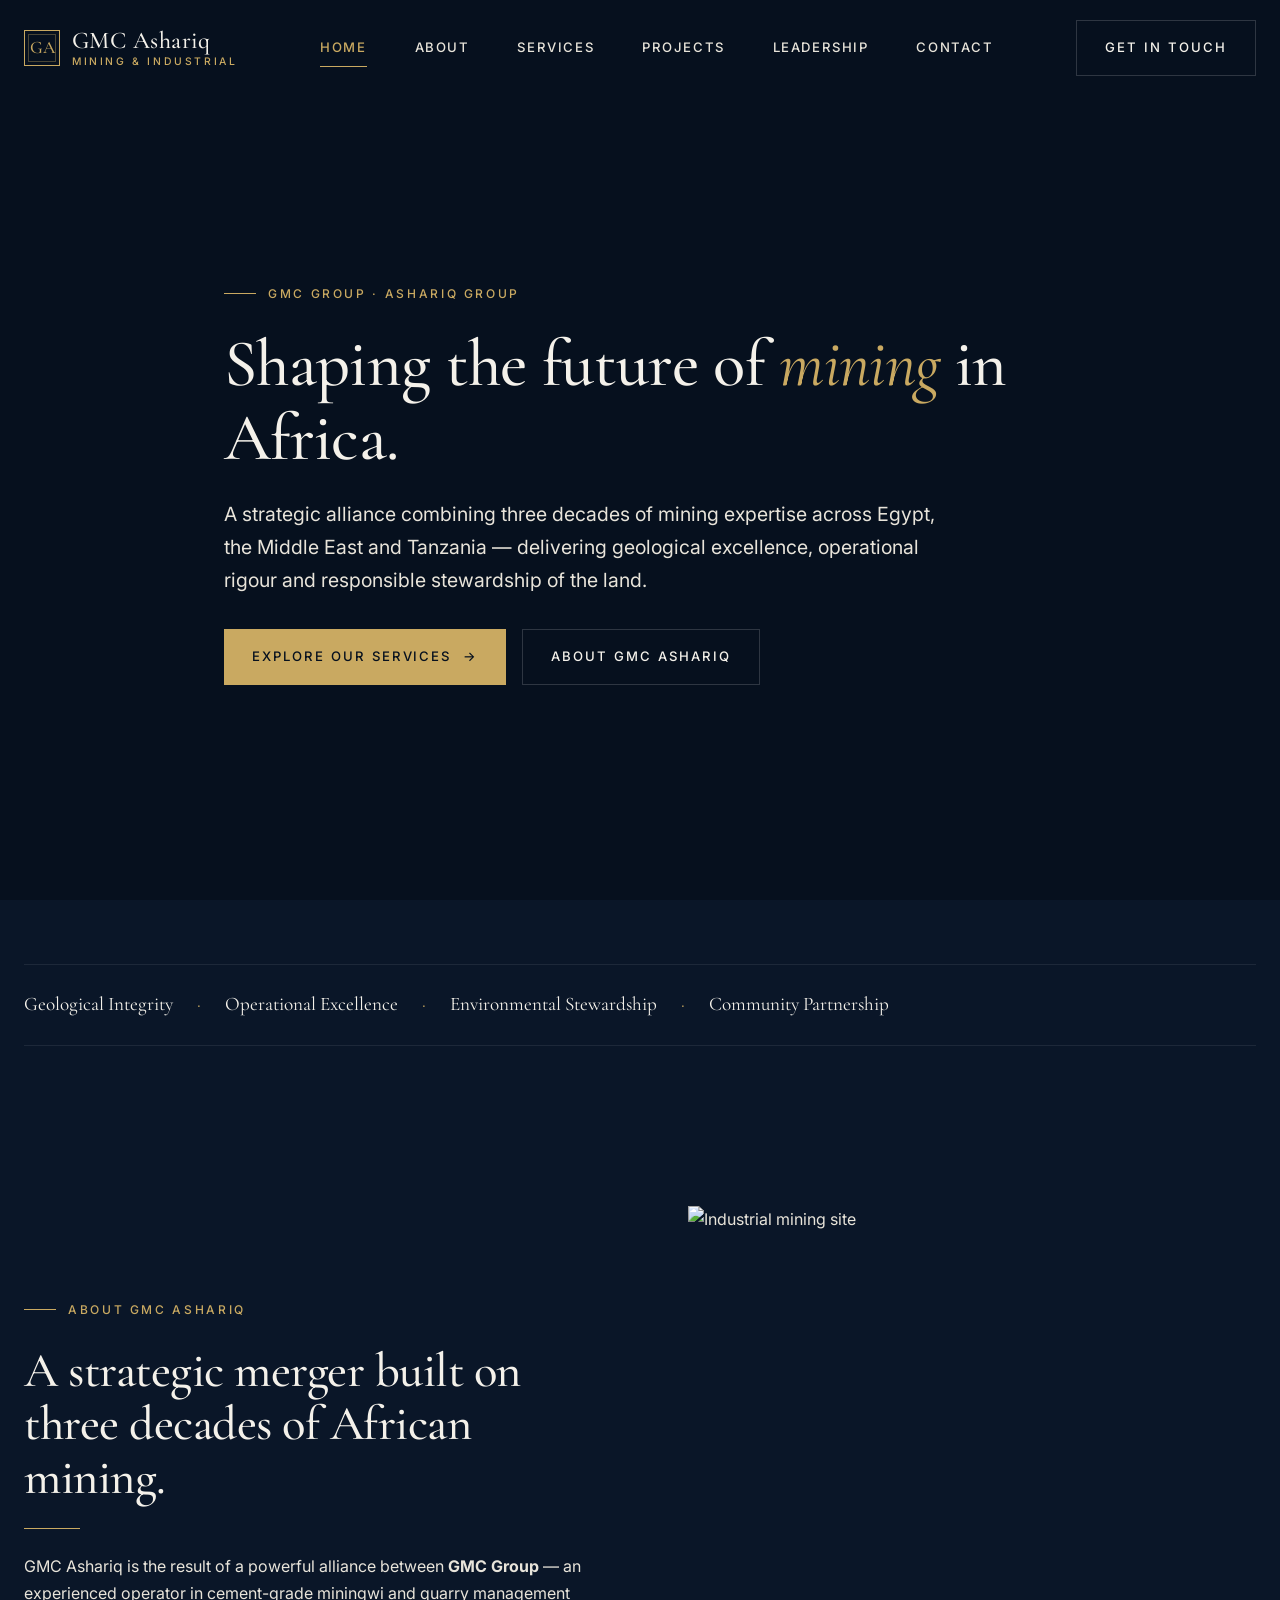
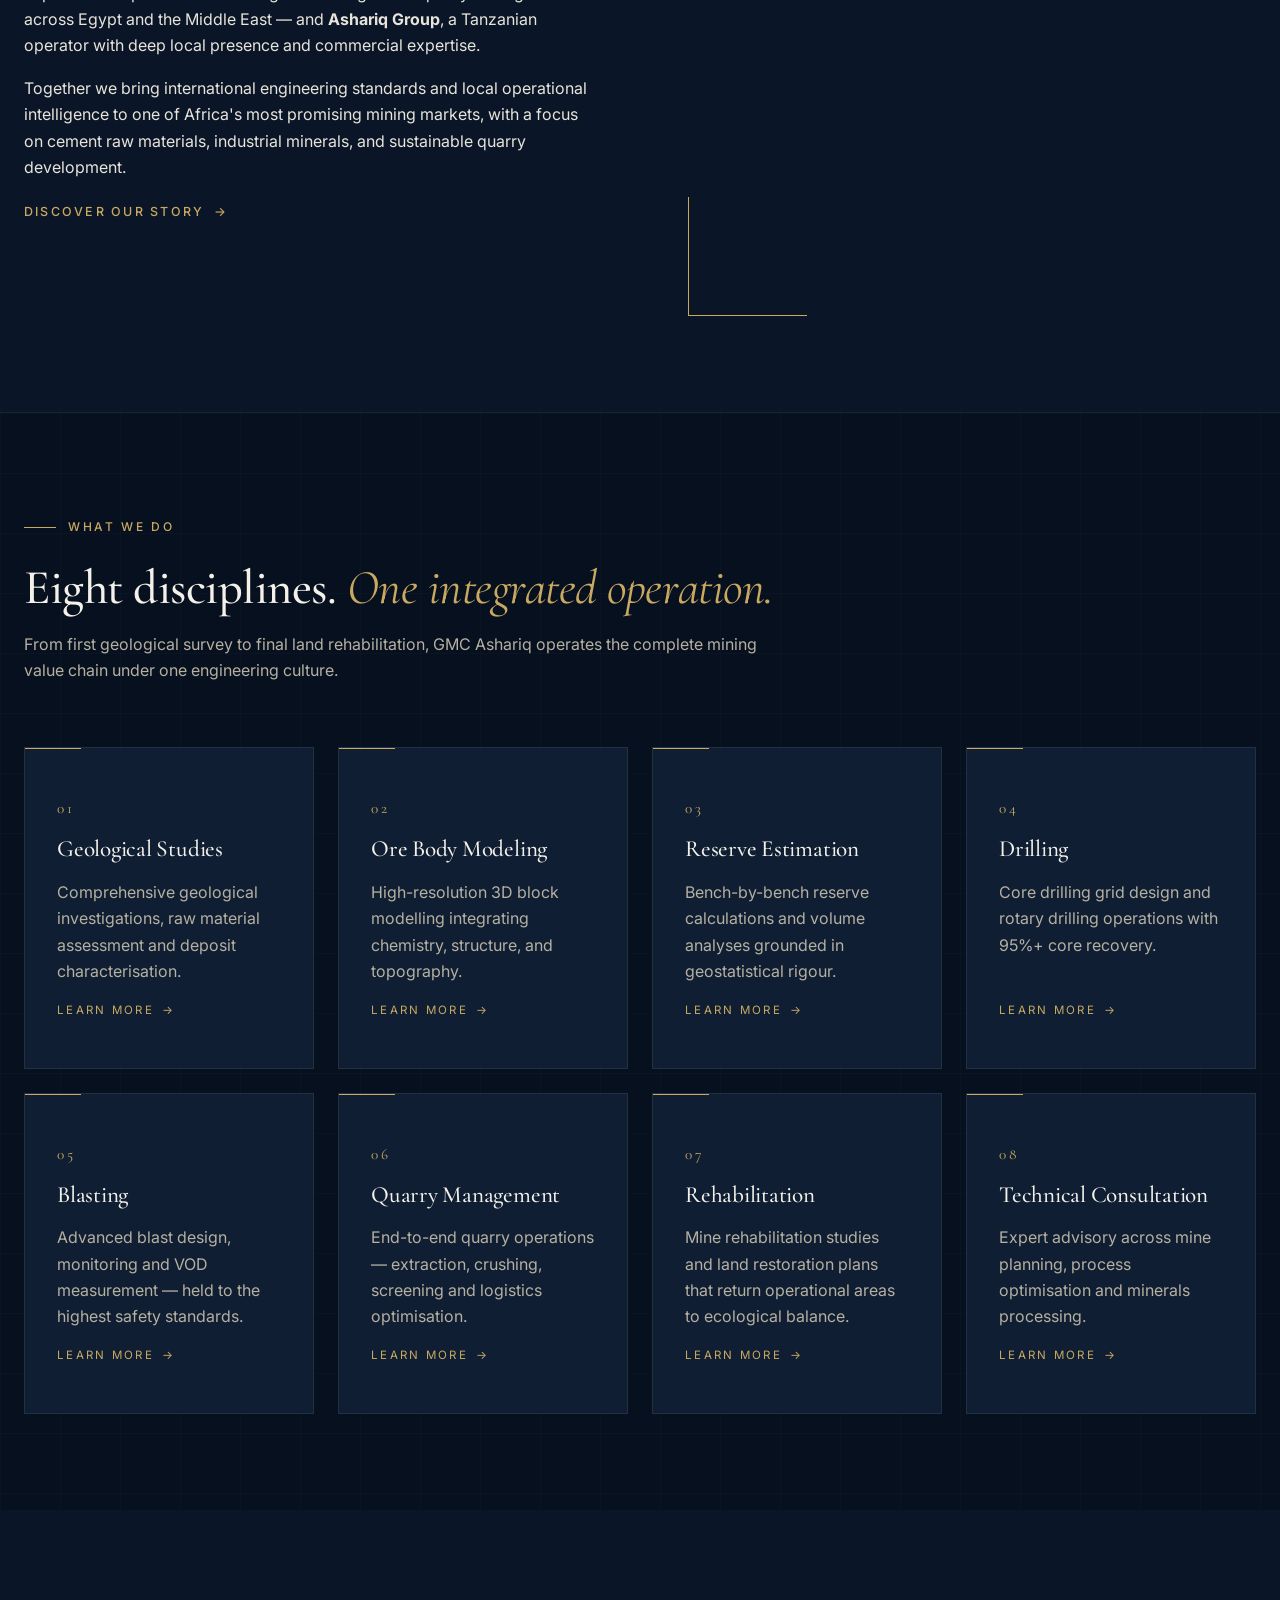
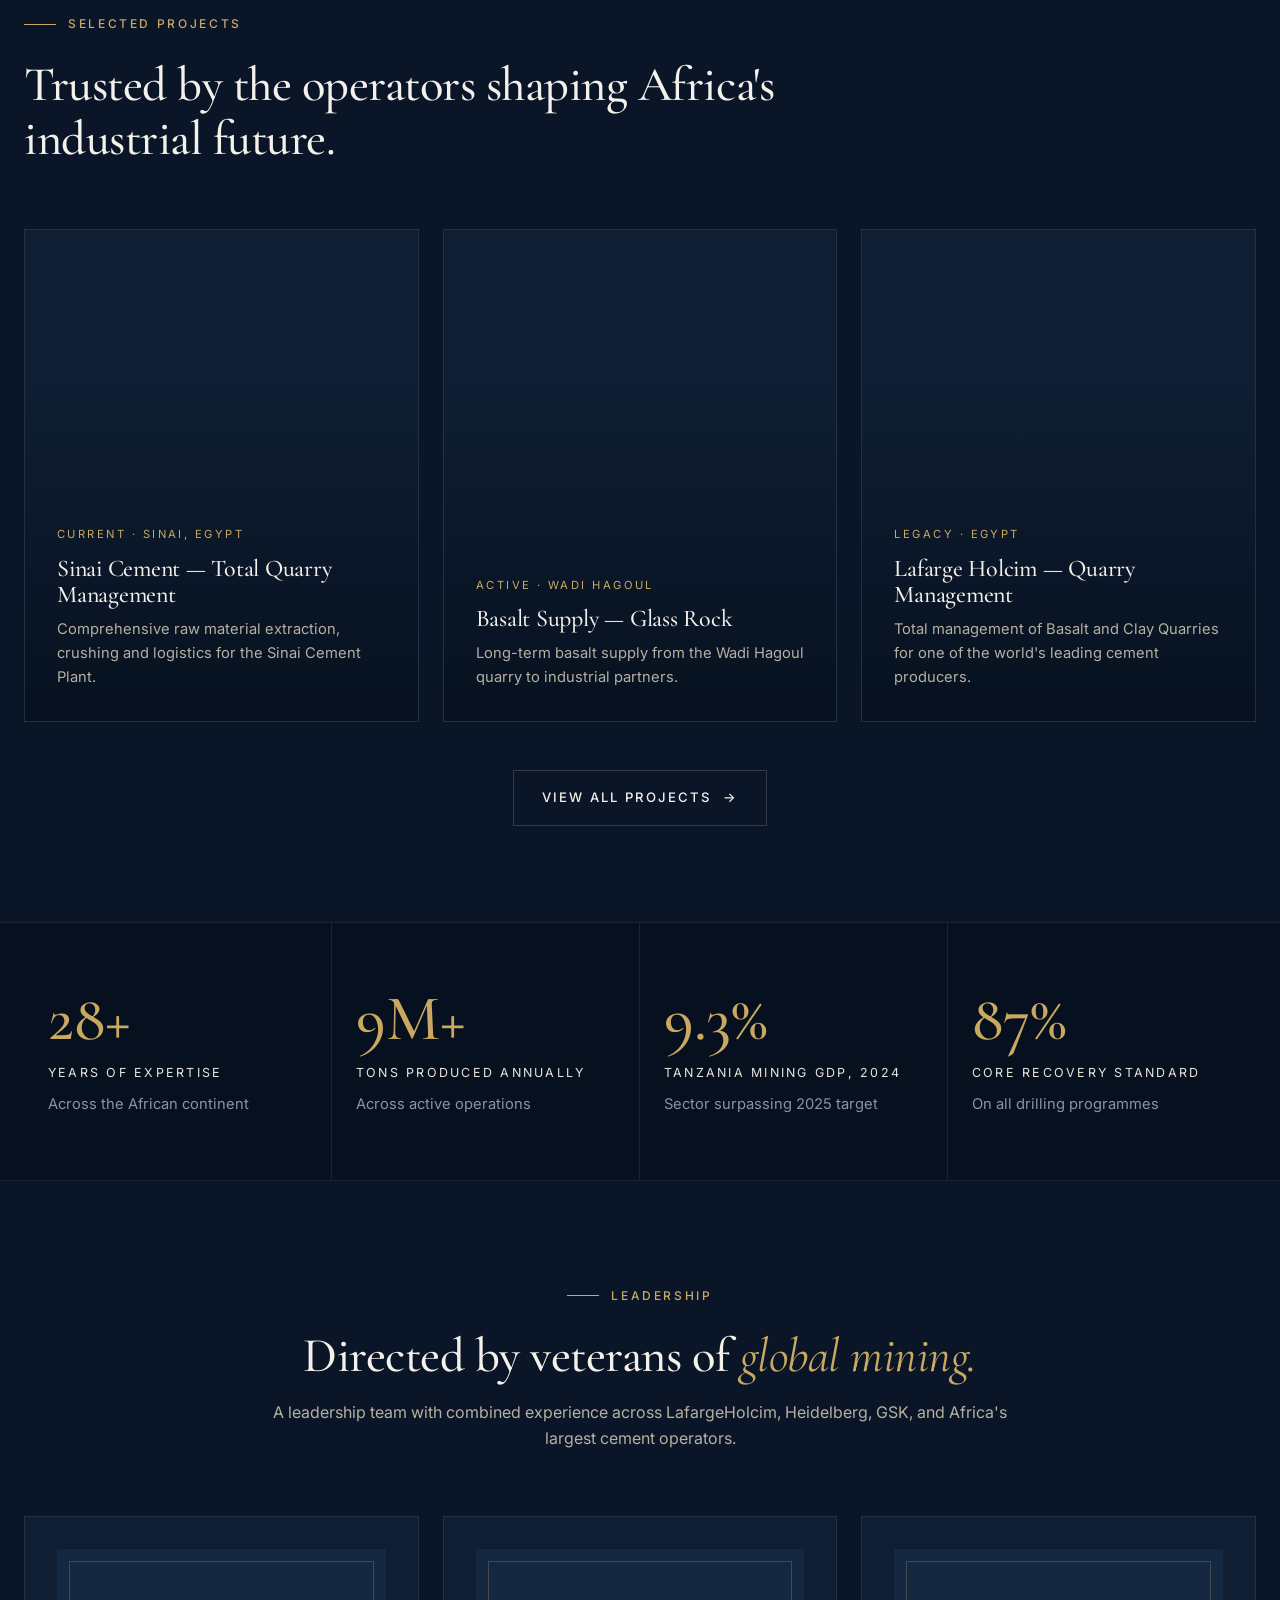
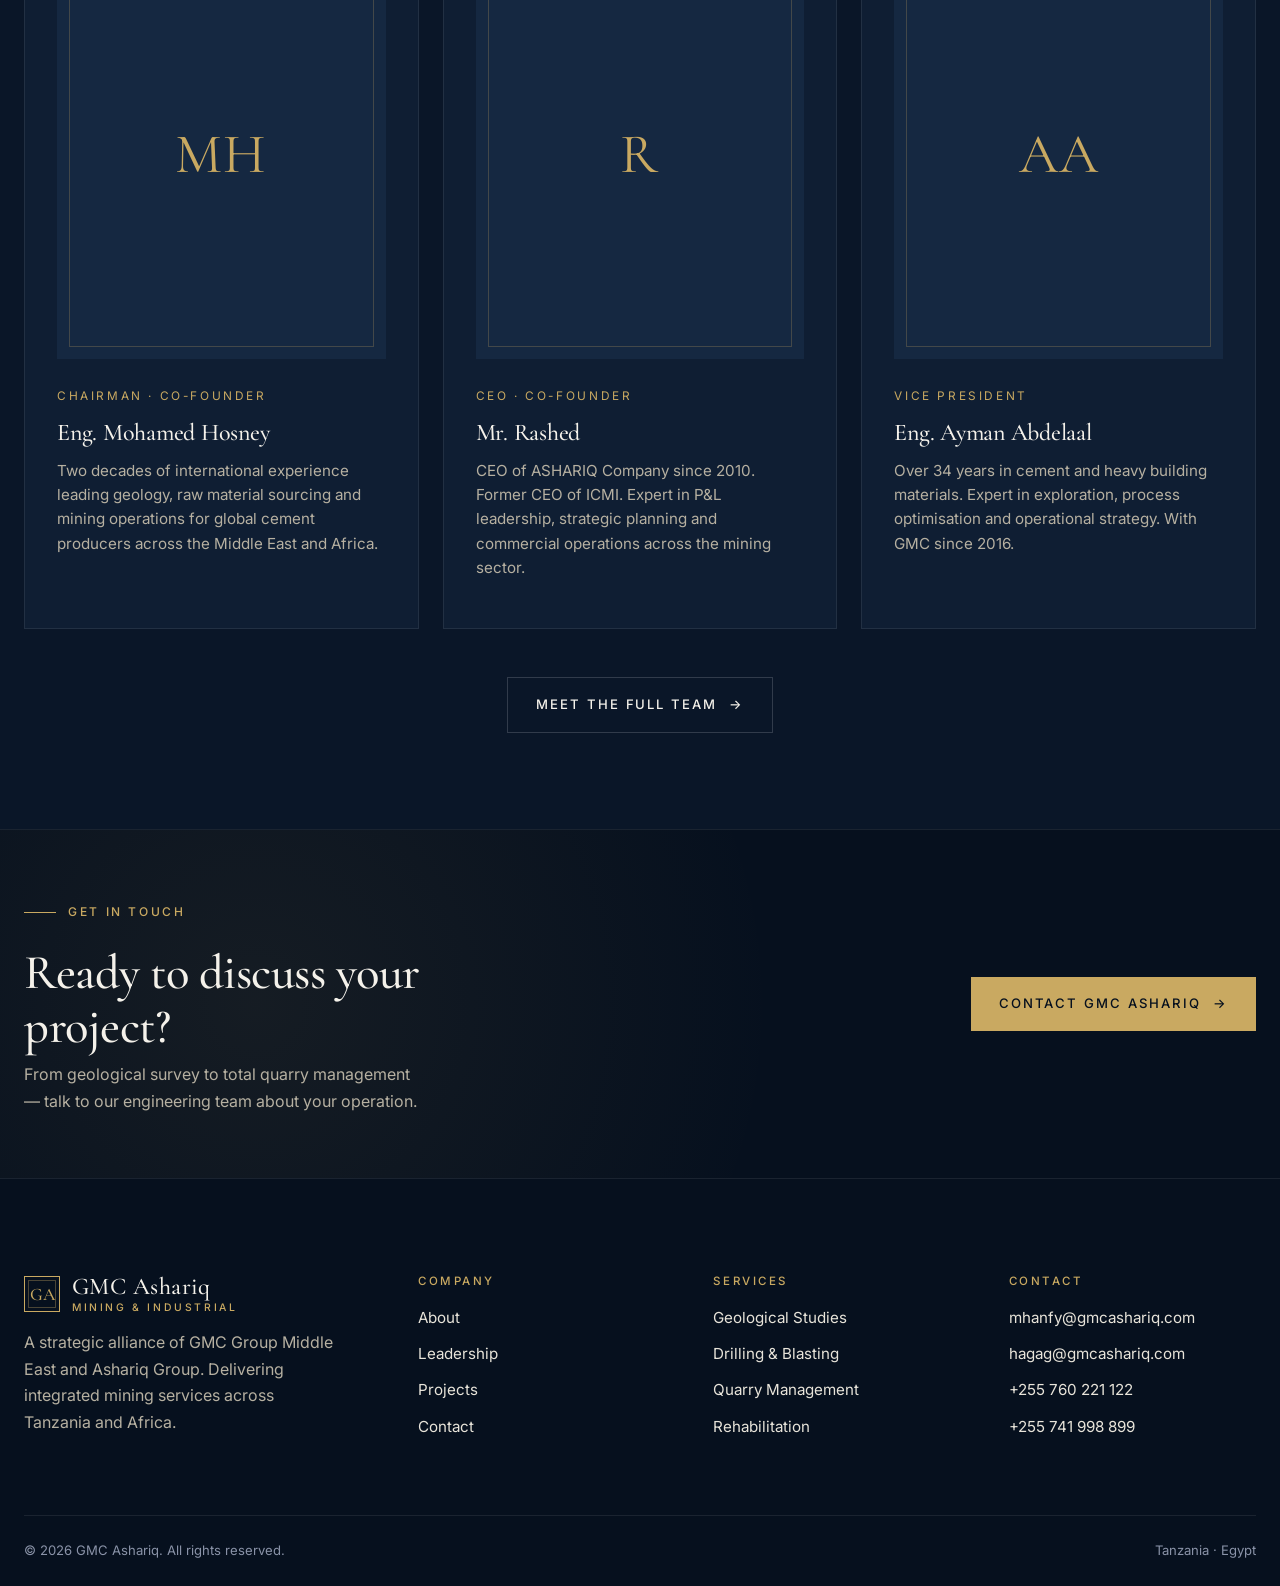
==== index.html @ 4fb8084f "initial website upload" ====
<!doctype html>
<html lang="en">
<head>
<meta charset="utf-8" />
<meta name="viewport" content="width=device-width, initial-scale=1" />
<title>GMC Ashariq — Premier Mining & Industrial Services in Tanzania</title>
<meta name="description" content="A strategic alliance of GMC Group and Ashariq Group — 30 years of mining expertise driving Tanzania's sustainable resource future." />
<link rel="preconnect" href="https://fonts.googleapis.com">
<link rel="preconnect" href="https://fonts.gstatic.com" crossorigin>
<link href="https://fonts.googleapis.com/css2?family=Cormorant+Garamond:ital,wght@0,400;0,500;0,600;1,400&family=Inter:wght@300;400;500;600&display=swap" rel="stylesheet">
<link rel="stylesheet" href="assets/css/style.css" />
</head>
<body>

<!-- HEADER -->
<header class="site-header">
  <div class="container nav-inner">
    <a href="index.html" class="brand">
      <span class="brand-mark">GA</span>
      <span class="brand-name"><strong>GMC Ashariq</strong><span>Mining &amp; Industrial</span></span>
    </a>
    <nav class="nav-links">
      <a href="index.html" class="active">Home</a>
      <a href="about.html">About</a>
      <a href="services.html">Services</a>
      <a href="projects.html">Projects</a>
      <a href="leadership.html">Leadership</a>
      <a href="contact.html">Contact</a>
    </nav>
    <a class="btn btn-ghost nav-cta" href="contact.html">Get in Touch</a>
    <button class="nav-toggle" aria-label="Menu"><span></span><span></span><span></span></button>
  </div>
</header>

<!-- HERO -->
<section class="hero">
  <div class="hero-bg" style="background-image:url('https://images.unsplash.com/photo-1605300045066-78d49ade8e0d?auto=format&fit=crop&w=2400&q=80');"></div>
  <div class="hero-overlay"></div>
  <div class="container hero-inner">
    <div class="eyebrow reveal">GMC Group &middot; Ashariq Group</div>
    <h1 class="reveal delay-1">Shaping the future of <span class="gold">mining</span> in Africa.</h1>
    <p class="lede reveal delay-2">A strategic alliance combining three decades of mining expertise across Egypt, the Middle East and Tanzania — delivering geological excellence, operational rigour and responsible stewardship of the land.</p>
    <div class="hero-actions reveal delay-3">
      <a class="btn btn-primary" href="services.html">Explore Our Services <span aria-hidden="true">&rarr;</span></a>
      <a class="btn btn-ghost" href="about.html">About GMC Ashariq</a>
    </div>
    <!-- <div class="hero-meta">
      <div class="hero-meta-item"><span class="label">Founded</span><span class="value">2024</span></div>
      <div class="hero-meta-item"><span class="label">Combined Expertise</span><span class="value">30 Years</span></div>
      <div class="hero-meta-item"><span class="label">Annual Production</span><span class="value">10M+ Tons</span></div>
      <div class="hero-meta-item"><span class="label">Headquarters</span><span class="value">Tanzania &middot; Egypt</span></div>
    </div> -->
  </div>
</section>

<!-- VALUES BAR -->
<section class="section-tight">
  <div class="container">
    <div class="values-bar reveal">
      <span>Geological Integrity</span><span class="dot">&middot;</span>
      <span>Operational Excellence</span><span class="dot">&middot;</span>
      <span>Environmental Stewardship</span><span class="dot">&middot;</span>
      <span>Community Partnership</span>
    </div>
  </div>
</section>

<!-- ABOUT PREVIEW -->
<section class="section">
  <div class="container">
    <div class="split">
      <div class="reveal">
        <div class="eyebrow">About GMC Ashariq</div>
        <h2>A strategic merger built on three decades of African mining.</h2>
        <div class="divider"></div>
        <p>GMC Ashariq is the result of a powerful alliance between <strong>GMC Group</strong> &mdash; an experienced operator in cement-grade miningwi and quarry management across Egypt and the Middle East &mdash; and <strong>Ashariq Group</strong>, a Tanzanian operator with deep local presence and commercial expertise.</p>
        <p>Together we bring international engineering standards and local operational intelligence to one of Africa's most promising mining markets, with a focus on cement raw materials, industrial minerals, and sustainable quarry development.</p>
        <a href="about.html" class="btn-link">Discover Our Story <span class="arrow">&rarr;</span></a>
      </div>
      <div class="split-img reveal delay-2">
        <img src="https://images.unsplash.com/photo-1559827260-dc66d52bef19?auto=format&fit=crop&w=1400&q=80" alt="Industrial mining site" />
        <span class="accent"></span>
      </div>
    </div>
  </div>
</section>

<!-- SERVICES -->
<section class="section section-divider bg-navy-900 bg-pattern">
  <div class="container">
    <div class="section-header left reveal">
      <div class="eyebrow">What we do</div>
      <h2>Eight disciplines. <em style="font-style:italic; color:var(--gold-500); font-weight:400;">One integrated operation.</em></h2>
      <p>From first geological survey to final land rehabilitation, GMC Ashariq operates the complete mining value chain under one engineering culture.</p>
    </div>

    <div class="grid grid-4">
      <a href="services.html#geological" class="service-card reveal">
        <span class="num">01</span>
        <h3>Geological Studies</h3>
        <p>Comprehensive geological investigations, raw material assessment and deposit characterisation.</p>
        <span class="more">Learn more <span aria-hidden="true">&rarr;</span></span>
      </a>
      <a href="services.html#modeling" class="service-card reveal delay-1">
        <span class="num">02</span>
        <h3>Ore Body Modeling</h3>
        <p>High-resolution 3D block modelling integrating chemistry, structure, and topography.</p>
        <span class="more">Learn more <span aria-hidden="true">&rarr;</span></span>
      </a>
      <a href="services.html#reserve" class="service-card reveal delay-2">
        <span class="num">03</span>
        <h3>Reserve Estimation</h3>
        <p>Bench-by-bench reserve calculations and volume analyses grounded in geostatistical rigour.</p>
        <span class="more">Learn more <span aria-hidden="true">&rarr;</span></span>
      </a>
      <a href="services.html#drilling" class="service-card reveal delay-3">
        <span class="num">04</span>
        <h3>Drilling</h3>
        <p>Core drilling grid design and rotary drilling operations with 95%+ core recovery.</p>
        <span class="more">Learn more <span aria-hidden="true">&rarr;</span></span>
      </a>
      <a href="services.html#blasting" class="service-card reveal">
        <span class="num">05</span>
        <h3>Blasting</h3>
        <p>Advanced blast design, monitoring and VOD measurement &mdash; held to the highest safety standards.</p>
        <span class="more">Learn more <span aria-hidden="true">&rarr;</span></span>
      </a>
      <a href="services.html#quarry" class="service-card reveal delay-1">
        <span class="num">06</span>
        <h3>Quarry Management</h3>
        <p>End-to-end quarry operations &mdash; extraction, crushing, screening and logistics optimisation.</p>
        <span class="more">Learn more <span aria-hidden="true">&rarr;</span></span>
      </a>
      <a href="services.html#rehab" class="service-card reveal delay-2">
        <span class="num">07</span>
        <h3>Rehabilitation</h3>
        <p>Mine rehabilitation studies and land restoration plans that return operational areas to ecological balance.</p>
        <span class="more">Learn more <span aria-hidden="true">&rarr;</span></span>
      </a>
      <a href="services.html#consulting" class="service-card reveal delay-3">
        <span class="num">08</span>
        <h3>Technical Consultation</h3>
        <p>Expert advisory across mine planning, process optimisation and minerals processing.</p>
        <span class="more">Learn more <span aria-hidden="true">&rarr;</span></span>
      </a>
    </div>
  </div>
</section>

<!-- PROJECTS -->
<section class="section">
  <div class="container">
    <div class="section-header left reveal">
      <div class="eyebrow">Selected Projects</div>
      <h2>Trusted by the operators shaping Africa's industrial future.</h2>
    </div>
    <div class="grid grid-3">
      <a href="projects.html" class="project-tile reveal">
        <div class="img" style="background-image:url('https://images.unsplash.com/photo-1517089596392-fb9a9033e05b?auto=format&fit=crop&w=1400&q=80');"></div>
        <div class="overlay"></div>
        <div class="meta">
          <span class="tag">Current &middot; Sinai, Egypt</span>
          <h3>Sinai Cement &mdash; Total Quarry Management</h3>
          <p>Comprehensive raw material extraction, crushing and logistics for the Sinai Cement Plant.</p>
        </div>
      </a>
      <a href="projects.html" class="project-tile reveal delay-1">
        <div class="img" style="background-image:url('https://images.unsplash.com/photo-1454179083322-198bb4daae41?auto=format&fit=crop&w=1400&q=80');"></div>
        <div class="overlay"></div>
        <div class="meta">
          <span class="tag">Active &middot; Wadi Hagoul</span>
          <h3>Basalt Supply &mdash; Glass Rock</h3>
          <p>Long-term basalt supply from the Wadi Hagoul quarry to industrial partners.</p>
        </div>
      </a>
      <a href="projects.html" class="project-tile reveal delay-2">
        <div class="img" style="background-image:url('https://images.unsplash.com/photo-1610552050890-fe99536c2615?auto=format&fit=crop&w=1400&q=80');"></div>
        <div class="overlay"></div>
        <div class="meta">
          <span class="tag">Legacy &middot; Egypt</span>
          <h3>Lafarge Holcim &mdash; Quarry Management</h3>
          <p>Total management of Basalt and Clay Quarries for one of the world's leading cement producers.</p>
        </div>
      </a>
    </div>
    <div class="center" style="margin-top: var(--space-7);">
      <a class="btn btn-ghost" href="projects.html">View All Projects <span aria-hidden="true">&rarr;</span></a>
    </div>
  </div>
</section>

<!-- STATISTICS -->
<section class="stats">
  <div class="container-wide">
    <div class="stats-grid">
      <div class="stat-item reveal">
        <div class="num"><span data-count="30" data-suffix="+">30</span></div>
        <div class="label">Years of expertise</div>
        <div class="sub">Across the African continent</div>
      </div>
      <div class="stat-item reveal delay-1">
        <div class="num"><span data-count="10" data-suffix="M+">10M+</span></div>
        <div class="label">Tons produced annually</div>
        <div class="sub">Across active operations</div>
      </div>
      <div class="stat-item reveal delay-2">
        <div class="num"><span data-count="10.1" data-suffix="%" data-decimals="1">10.1%</span></div>
        <div class="label">Tanzania mining GDP, 2024</div>
        <div class="sub">Sector surpassing 2025 target</div>
      </div>
      <div class="stat-item reveal delay-3">
        <div class="num"><span data-count="95" data-suffix="%">95%</span></div>
        <div class="label">Core recovery standard</div>
        <div class="sub">On all drilling programmes</div>
      </div>
    </div>
  </div>
</section>

<!-- LEADERSHIP PREVIEW -->
<section class="section">
  <div class="container">
    <div class="section-header reveal">
      <div class="eyebrow">Leadership</div>
      <h2>Directed by veterans of <em style="font-style:italic; color:var(--gold-500); font-weight:400;">global mining.</em></h2>
      <p>A leadership team with combined experience across LafargeHolcim, Heidelberg, GSK, and Africa's largest cement operators.</p>
    </div>
    <div class="grid grid-3">
      <div class="leader-card reveal">
        <div class="leader-avatar">MH</div>
        <div class="leader-role">Chairman &middot; Co-Founder</div>
        <h3 class="leader-name">Eng. Mohamed Hosney</h3>
        <p class="leader-bio">Two decades of international experience leading geology, raw material sourcing and mining operations for global cement producers across the Middle East and Africa.</p>
      </div>
      <div class="leader-card reveal delay-1">
        <div class="leader-avatar">R</div>
        <div class="leader-role">CEO &middot; Co-Founder</div>
        <h3 class="leader-name">Mr. Rashed</h3>
        <p class="leader-bio">CEO of ASHARIQ Company since 2010. Former CEO of ICMI. Expert in P&amp;L leadership, strategic planning and commercial operations across the mining sector.</p>
      </div>
      <div class="leader-card reveal delay-2">
        <div class="leader-avatar">AA</div>
        <div class="leader-role">Vice President</div>
        <h3 class="leader-name">Eng. Ayman Abdelaal</h3>
        <p class="leader-bio">Over 34 years in cement and heavy building materials. Expert in exploration, process optimisation and operational strategy. With GMC since 2016.</p>
      </div>
    </div>
    <div class="center" style="margin-top: var(--space-7);">
      <a class="btn btn-ghost" href="leadership.html">Meet the Full Team <span aria-hidden="true">&rarr;</span></a>
    </div>
  </div>
</section>

<!-- CTA STRIP -->
<section class="cta-strip">
  <div class="container cta-strip-inner">
    <div class="reveal">
      <div class="eyebrow">Get in touch</div>
      <h2>Ready to discuss your project?</h2>
      <p>From geological survey to total quarry management &mdash; talk to our engineering team about your operation.</p>
    </div>
    <a class="btn btn-primary reveal delay-1" href="contact.html">Contact GMC Ashariq <span aria-hidden="true">&rarr;</span></a>
  </div>
</section>

<!-- FOOTER -->
<footer class="site-footer">
  <div class="container">
    <div class="footer-grid">
      <div class="footer-brand">
        <a href="index.html" class="brand">
          <span class="brand-mark">GA</span>
          <span class="brand-name"><strong>GMC Ashariq</strong><span>Mining &amp; Industrial</span></span>
        </a>
        <p>A strategic alliance of GMC Group Middle East and Ashariq Group. Delivering integrated mining services across Tanzania and Africa.</p>
      </div>
      <div class="footer-col">
        <h5>Company</h5>
        <ul>
          <li><a href="about.html">About</a></li>
          <li><a href="leadership.html">Leadership</a></li>
          <li><a href="projects.html">Projects</a></li>
          <li><a href="contact.html">Contact</a></li>
        </ul>
      </div>
      <div class="footer-col">
        <h5>Services</h5>
        <ul>
          <li><a href="services.html#geological">Geological Studies</a></li>
          <li><a href="services.html#drilling">Drilling &amp; Blasting</a></li>
          <li><a href="services.html#quarry">Quarry Management</a></li>
          <li><a href="services.html#rehab">Rehabilitation</a></li>
        </ul>
      </div>
      <div class="footer-col">
        <h5>Contact</h5>
        <ul>
          <li><a href="mailto:mhanfy@gmcashariq.com">mhanfy@gmcashariq.com</a></li>
          <li><a href="mailto:hagag@gmcashariq.com">hagag@gmcashariq.com</a></li>
          <li><a href="tel:+255760221122">+255 760 221 122</a></li>
          <li><a href="tel:+255741998899">+255 741 998 899</a></li>
        </ul>
      </div>
    </div>
    <div class="footer-base">
      <span>&copy; 2026 GMC Ashariq. All rights reserved.</span>
      <span>Tanzania &middot; Egypt</span>
    </div>
  </div>
</footer>

<script src="assets/js/main.js"></script>
</body>
</html>
---- assets/css/style.css ----
/* =========================================================
   GMC ASHARIQ — Premium Corporate Mining
   Design System v1.0
   ========================================================= */

/* ---------- Tokens ---------- */
:root {
  /* Palette */
  --navy-900: #06101E;
  --navy-800: #0A1628;
  --navy-700: #0F1E33;
  --navy-600: #152841;
  --navy-500: #1E3556;
  --navy-400: #2A4669;
  --navy-300: #3E5C82;

  --gold-700: #9A7A2E;
  --gold-600: #B89343;
  --gold-500: #C9A961;
  --gold-400: #D9BE7E;
  --gold-300: #E8D4A2;

  --ivory: #F4F1EA;
  --bone: #E8E4DA;
  --stone: #B6B0A1;
  --slate-mute: #8A93A8;
  --slate-line: rgba(255,255,255,0.08);
  --slate-line-strong: rgba(255,255,255,0.16);

  --white: #FFFFFF;
  --black: #000000;

  /* Typography */
  --font-display: "Cormorant Garamond", "Times New Roman", serif;
  --font-body: "Inter", -apple-system, BlinkMacSystemFont, "Segoe UI", sans-serif;
  --font-mono: "JetBrains Mono", ui-monospace, "SF Mono", monospace;

  /* Spacing */
  --space-1: 4px;
  --space-2: 8px;
  --space-3: 12px;
  --space-4: 16px;
  --space-5: 24px;
  --space-6: 32px;
  --space-7: 48px;
  --space-8: 64px;
  --space-9: 96px;
  --space-10: 128px;
  --space-11: 160px;

  /* Layout */
  --container: 1280px;
  --container-wide: 1440px;
  --radius-sm: 2px;
  --radius-md: 4px;
  --radius-lg: 8px;

  /* Motion */
  --ease: cubic-bezier(.2,.7,.2,1);
  --t-fast: 180ms;
  --t-med: 320ms;
  --t-slow: 600ms;

  /* Elevation */
  --shadow-sm: 0 1px 2px rgba(0,0,0,.25);
  --shadow-md: 0 8px 24px rgba(0,0,0,.30);
  --shadow-lg: 0 24px 60px rgba(0,0,0,.45);
}

/* ---------- Reset ---------- */
*, *::before, *::after { box-sizing: border-box; }
html { scroll-behavior: smooth; -webkit-text-size-adjust: 100%; }
body {
  margin: 0;
  background: var(--navy-800);
  color: var(--bone);
  font-family: var(--font-body);
  font-size: 16px;
  line-height: 1.65;
  font-weight: 400;
  -webkit-font-smoothing: antialiased;
  -moz-osx-font-smoothing: grayscale;
  overflow-x: hidden;
}
img, svg, video { max-width: 100%; display: block; }
a { color: inherit; text-decoration: none; transition: color var(--t-fast) var(--ease); }
button { font: inherit; cursor: pointer; border: 0; background: none; color: inherit; }
ul, ol { margin: 0; padding: 0; list-style: none; }
input, textarea, select { font: inherit; color: inherit; }

/* ---------- Typography ---------- */
h1, h2, h3, h4, h5 {
  font-family: var(--font-display);
  font-weight: 500;
  color: var(--ivory);
  margin: 0 0 var(--space-4);
  letter-spacing: -0.01em;
  line-height: 1.1;
}
h1 { font-size: clamp(2.6rem, 5.2vw, 4.6rem); font-weight: 500; }
h2 { font-size: clamp(2.0rem, 3.8vw, 3.2rem); }
h3 { font-size: clamp(1.5rem, 2.4vw, 2.0rem); }
h4 { font-size: 1.25rem; }
p  { margin: 0 0 var(--space-4); color: var(--bone); }
small { font-size: 0.85rem; color: var(--slate-mute); }

.eyebrow {
  display: inline-flex;
  align-items: center;
  gap: 12px;
  font-family: var(--font-body);
  font-size: 0.75rem;
  font-weight: 500;
  text-transform: uppercase;
  letter-spacing: 0.22em;
  color: var(--gold-500);
  margin-bottom: var(--space-5);
}
.eyebrow::before {
  content: "";
  width: 32px;
  height: 1px;
  background: var(--gold-500);
}

.lede {
  font-size: 1.15rem;
  line-height: 1.7;
  color: var(--bone);
  max-width: 62ch;
}

/* ---------- Layout ---------- */
.container {
  width: 100%;
  max-width: var(--container);
  margin: 0 auto;
  padding: 0 var(--space-5);
}
.container-wide { max-width: var(--container-wide); margin: 0 auto; padding: 0 var(--space-5); }
.section { padding: var(--space-9) 0; }
.section-tight { padding: var(--space-8) 0; }
.section-loose { padding: var(--space-10) 0; }
.section-divider { border-top: 1px solid var(--slate-line); }

@media (max-width: 768px) {
  .section { padding: 64px 0; }
  .section-loose { padding: 80px 0; }
}

/* Grid helpers */
.grid { display: grid; gap: var(--space-5); }
.grid-2 { grid-template-columns: repeat(2, 1fr); }
.grid-3 { grid-template-columns: repeat(3, 1fr); }
.grid-4 { grid-template-columns: repeat(4, 1fr); }
@media (max-width: 900px) {
  .grid-3, .grid-4 { grid-template-columns: repeat(2, 1fr); }
}
@media (max-width: 600px) {
  .grid-2, .grid-3, .grid-4 { grid-template-columns: 1fr; }
}

/* ---------- Buttons ---------- */
.btn {
  display: inline-flex;
  align-items: center;
  gap: 12px;
  padding: 16px 28px;
  font-family: var(--font-body);
  font-size: 0.82rem;
  font-weight: 500;
  letter-spacing: 0.15em;
  text-transform: uppercase;
  border-radius: 0;
  transition: all var(--t-med) var(--ease);
  cursor: pointer;
  position: relative;
}
.btn-primary {
  background: var(--gold-500);
  color: var(--navy-900);
}
.btn-primary:hover {
  background: var(--gold-400);
  transform: translateY(-2px);
  box-shadow: 0 12px 32px rgba(201,169,97,0.25);
}
.btn-ghost {
  background: transparent;
  color: var(--ivory);
  border: 1px solid var(--slate-line-strong);
}
.btn-ghost:hover {
  border-color: var(--gold-500);
  color: var(--gold-500);
}
.btn-link {
  display: inline-flex;
  align-items: center;
  gap: 10px;
  font-size: 0.78rem;
  font-weight: 500;
  letter-spacing: 0.18em;
  text-transform: uppercase;
  color: var(--gold-500);
  padding: 6px 0;
  border-bottom: 1px solid transparent;
}
.btn-link:hover { color: var(--gold-400); border-bottom-color: var(--gold-500); }
.btn-link .arrow { transition: transform var(--t-med) var(--ease); }
.btn-link:hover .arrow { transform: translateX(4px); }

/* ---------- Header / Nav ---------- */
.site-header {
  position: fixed;
  top: 0;
  left: 0;
  right: 0;
  z-index: 100;
  padding: 20px 0;
  background: transparent;
  transition: background var(--t-med) var(--ease), padding var(--t-med) var(--ease), border-color var(--t-med) var(--ease);
  border-bottom: 1px solid transparent;
}
.site-header.scrolled {
  background: rgba(6, 16, 30, 0.92);
  backdrop-filter: blur(14px);
  -webkit-backdrop-filter: blur(14px);
  padding: 14px 0;
  border-bottom-color: var(--slate-line);
}
.nav-inner {
  display: flex;
  align-items: center;
  justify-content: space-between;
  gap: var(--space-6);
}
.brand {
  display: flex;
  align-items: center;
  gap: 12px;
  font-family: var(--font-display);
  font-size: 1.5rem;
  font-weight: 500;
  color: var(--ivory);
  letter-spacing: 0.02em;
}
.brand-mark {
  width: 36px; height: 36px;
  display: grid; place-items: center;
  border: 1px solid var(--gold-500);
  color: var(--gold-500);
  font-family: var(--font-display);
  font-size: 1.1rem;
  letter-spacing: 0;
  position: relative;
}
.brand-mark::after {
  content: "";
  position: absolute;
  inset: 3px;
  border: 1px solid var(--gold-500);
  opacity: .35;
}
.brand-name { display: flex; flex-direction: column; line-height: 1; }
.brand-name strong { font-weight: 500; }
.brand-name span { font-size: .65rem; letter-spacing: .25em; text-transform: uppercase; color: var(--gold-500); margin-top: 4px; font-family: var(--font-body); }

.nav-links {
  display: flex;
  align-items: center;
  gap: var(--space-7);
}
.nav-links a {
  font-size: 0.82rem;
  font-weight: 500;
  letter-spacing: 0.12em;
  text-transform: uppercase;
  color: var(--bone);
  position: relative;
  padding: 8px 0;
}
.nav-links a::after {
  content: "";
  position: absolute;
  left: 0; bottom: 0;
  width: 0; height: 1px;
  background: var(--gold-500);
  transition: width var(--t-med) var(--ease);
}
.nav-links a:hover, .nav-links a.active { color: var(--gold-500); }
.nav-links a:hover::after, .nav-links a.active::after { width: 100%; }

.nav-cta { display: inline-flex; }

.nav-toggle {
  display: none;
  flex-direction: column;
  gap: 5px;
  padding: 8px;
}
.nav-toggle span {
  width: 24px; height: 1.5px;
  background: var(--ivory);
  transition: transform var(--t-med) var(--ease), opacity var(--t-fast) var(--ease);
}
.nav-toggle.open span:nth-child(1) { transform: translateY(6.5px) rotate(45deg); }
.nav-toggle.open span:nth-child(2) { opacity: 0; }
.nav-toggle.open span:nth-child(3) { transform: translateY(-6.5px) rotate(-45deg); }

@media (max-width: 1024px) {
  .nav-links, .nav-cta { display: none; }
  .nav-toggle { display: flex; }
  .nav-links.mobile-open {
    display: flex;
    flex-direction: column;
    position: fixed;
    top: 0; left: 0; right: 0; bottom: 0;
    background: var(--navy-900);
    padding: 120px var(--space-5) var(--space-7);
    gap: var(--space-5);
    align-items: flex-start;
    z-index: 90;
  }
  .nav-links.mobile-open a {
    font-size: 1.4rem;
    font-family: var(--font-display);
    text-transform: none;
    letter-spacing: 0;
  }
}

/* ---------- Hero ---------- */
.hero {
  position: relative;
  min-height: 100vh;
  display: flex;
  align-items: center;
  padding: 140px 0 80px;
  overflow: hidden;
  background: var(--navy-900);
}
.hero-bg {
  position: absolute;
  inset: 0;
  background-size: cover;
  background-position: center;
  filter: brightness(.55) contrast(1.05) saturate(.9);
  transform: scale(1.05);
}
.hero-overlay {
  position: absolute; inset: 0;
  background:
    linear-gradient(180deg, rgba(6,16,30,.55) 0%, rgba(6,16,30,.65) 50%, rgba(6,16,30,.92) 100%),
    radial-gradient(ellipse at 30% 50%, rgba(6,16,30,.0) 0%, rgba(6,16,30,.55) 70%);
}
.hero-inner {
  position: relative;
  z-index: 2;
  max-width: 880px;
}
.hero h1 {
  margin-bottom: var(--space-5);
}
.hero h1 .gold { color: var(--gold-500); font-style: italic; font-weight: 400; }
.hero .lede { font-size: 1.22rem; color: var(--bone); margin-bottom: var(--space-6); max-width: 60ch; }
.hero-actions { display: flex; gap: var(--space-4); flex-wrap: wrap; }

.hero-meta {
  position: absolute;
  bottom: 40px; left: 0; right: 0;
  z-index: 2;
  display: flex;
  justify-content: space-between;
  align-items: end;
  gap: var(--space-6);
  border-top: 1px solid var(--slate-line);
  padding-top: var(--space-5);
}
.hero-meta-item { display: flex; flex-direction: column; gap: 4px; }
.hero-meta-item .label { font-size: 0.7rem; letter-spacing: 0.22em; text-transform: uppercase; color: var(--gold-500); }
.hero-meta-item .value { font-family: var(--font-display); font-size: 1.4rem; color: var(--ivory); }

@media (max-width: 768px) {
  .hero { min-height: 92vh; padding: 120px 0 60px; }
  .hero-meta { position: static; flex-wrap: wrap; margin-top: var(--space-7); }
}

/* ---------- Page Hero (inner pages) ---------- */
.page-hero {
  position: relative;
  padding: 220px 0 120px;
  overflow: hidden;
  background: var(--navy-900);
  border-bottom: 1px solid var(--slate-line);
}
.page-hero-bg {
  position: absolute; inset: 0;
  background-size: cover; background-position: center;
  filter: brightness(.42) contrast(1.05);
}
.page-hero-overlay {
  position: absolute; inset: 0;
  background:
    linear-gradient(180deg, rgba(6,16,30,.45), rgba(6,16,30,.85)),
    linear-gradient(90deg, rgba(6,16,30,.6), rgba(6,16,30,0));
}
.page-hero-inner { position: relative; z-index: 2; max-width: 760px; }
.page-hero h1 { margin-bottom: var(--space-4); }
.crumbs {
  display: flex; gap: 10px; align-items: center;
  font-size: 0.72rem; letter-spacing: 0.18em; text-transform: uppercase;
  color: var(--slate-mute);
  margin-bottom: var(--space-5);
}
.crumbs a { color: var(--gold-500); }
.crumbs span.sep { color: var(--slate-mute); }

@media (max-width: 768px) {
  .page-hero { padding: 160px 0 80px; }
}

/* ---------- Cards ---------- */
.card {
  background: var(--navy-700);
  border: 1px solid var(--slate-line);
  padding: var(--space-6);
  transition: transform var(--t-med) var(--ease), border-color var(--t-med) var(--ease), background var(--t-med) var(--ease);
  position: relative;
  overflow: hidden;
}
.card:hover {
  border-color: var(--gold-500);
  background: var(--navy-600);
  transform: translateY(-4px);
}
.card h3 { margin-bottom: var(--space-3); }
.card .card-num {
  font-family: var(--font-display);
  font-size: 0.95rem;
  color: var(--gold-500);
  letter-spacing: 0.2em;
  margin-bottom: var(--space-4);
  display: block;
}
.card .card-ico {
  width: 56px; height: 56px;
  display: grid; place-items: center;
  border: 1px solid var(--gold-500);
  color: var(--gold-500);
  margin-bottom: var(--space-5);
  transition: background var(--t-med) var(--ease), color var(--t-med) var(--ease);
}
.card:hover .card-ico { background: var(--gold-500); color: var(--navy-900); }

.service-card {
  background: var(--navy-700);
  border: 1px solid var(--slate-line);
  padding: var(--space-7) var(--space-6);
  position: relative;
  display: flex;
  flex-direction: column;
  gap: var(--space-4);
  transition: all var(--t-med) var(--ease);
  min-height: 320px;
}
.service-card::before {
  content: "";
  position: absolute;
  top: 0; left: 0;
  width: 56px; height: 1px;
  background: var(--gold-500);
  transition: width var(--t-med) var(--ease);
}
.service-card:hover { background: var(--navy-600); transform: translateY(-4px); }
.service-card:hover::before { width: 100%; }
.service-card .num {
  font-family: var(--font-display);
  font-size: 0.95rem;
  color: var(--gold-500);
  letter-spacing: 0.18em;
}
.service-card h3 {
  font-size: 1.45rem;
  margin: 0;
}
.service-card p { color: var(--stone); margin: 0; flex-grow: 1; }
.service-card .more {
  display: inline-flex; align-items: center; gap: 8px;
  font-size: 0.72rem; letter-spacing: 0.2em; text-transform: uppercase;
  color: var(--gold-500);
  margin-top: auto;
}

/* ---------- Project tiles ---------- */
.project-tile {
  position: relative;
  overflow: hidden;
  aspect-ratio: 4 / 5;
  background: var(--navy-700);
  border: 1px solid var(--slate-line);
}
.project-tile .img {
  position: absolute; inset: 0;
  background-size: cover; background-position: center;
  transform: scale(1.05);
  transition: transform var(--t-slow) var(--ease), filter var(--t-med) var(--ease);
  filter: brightness(.7) saturate(.9);
}
.project-tile:hover .img { transform: scale(1.12); filter: brightness(.55); }
.project-tile .overlay {
  position: absolute; inset: 0;
  background: linear-gradient(180deg, transparent 30%, rgba(6,16,30,.92) 100%);
}
.project-tile .meta {
  position: absolute;
  left: var(--space-6); right: var(--space-6); bottom: var(--space-6);
  z-index: 2;
}
.project-tile .tag {
  display: inline-block;
  font-size: 0.7rem;
  letter-spacing: 0.22em;
  text-transform: uppercase;
  color: var(--gold-500);
  margin-bottom: var(--space-3);
}
.project-tile h3 { font-size: 1.5rem; margin: 0 0 var(--space-2); }
.project-tile p { color: var(--stone); font-size: 0.92rem; margin: 0; }

/* ---------- Stats ---------- */
.stats {
  background: var(--navy-900);
  position: relative;
  border-top: 1px solid var(--slate-line);
  border-bottom: 1px solid var(--slate-line);
}
.stats-grid {
  display: grid;
  grid-template-columns: repeat(4, 1fr);
}
.stat-item {
  padding: var(--space-8) var(--space-5);
  border-right: 1px solid var(--slate-line);
  text-align: left;
}
.stat-item:last-child { border-right: 0; }
.stat-item .num {
  font-family: var(--font-display);
  font-size: clamp(3rem, 5vw, 4.5rem);
  color: var(--gold-500);
  line-height: 1;
  margin-bottom: var(--space-3);
  font-weight: 500;
}
.stat-item .label {
  font-size: 0.78rem;
  letter-spacing: 0.18em;
  text-transform: uppercase;
  color: var(--bone);
}
.stat-item .sub { color: var(--slate-mute); font-size: 0.92rem; margin-top: var(--space-2); }
@media (max-width: 900px) {
  .stats-grid { grid-template-columns: repeat(2, 1fr); }
  .stat-item:nth-child(2) { border-right: 0; }
  .stat-item { border-bottom: 1px solid var(--slate-line); }
  .stat-item:nth-last-child(-n+2) { border-bottom: 0; }
}
@media (max-width: 600px) {
  .stats-grid { grid-template-columns: 1fr; }
  .stat-item { border-right: 0; border-bottom: 1px solid var(--slate-line); }
}

/* ---------- Split / Two-col content ---------- */
.split {
  display: grid;
  grid-template-columns: 1fr 1fr;
  gap: var(--space-9);
  align-items: center;
}
.split.reverse > :first-child { order: 2; }
.split-img {
  position: relative;
  aspect-ratio: 4 / 5;
  overflow: hidden;
}
.split-img img {
  width: 100%; height: 100%; object-fit: cover;
}
.split-img .accent {
  position: absolute;
  bottom: -1px; left: -1px;
  width: 120px; height: 120px;
  border-left: 2px solid var(--gold-500);
  border-bottom: 2px solid var(--gold-500);
}
@media (max-width: 900px) {
  .split { grid-template-columns: 1fr; gap: var(--space-7); }
  .split.reverse > :first-child { order: 0; }
}

/* ---------- Leadership ---------- */
.leader-card {
  background: var(--navy-700);
  border: 1px solid var(--slate-line);
  padding: var(--space-6);
  display: flex;
  flex-direction: column;
  gap: var(--space-3);
  transition: all var(--t-med) var(--ease);
}
.leader-card:hover { border-color: var(--gold-500); background: var(--navy-600); transform: translateY(-3px); }
.leader-avatar {
  width: 100%;
  aspect-ratio: 4 / 5;
  background: var(--navy-600);
  display: grid; place-items: center;
  color: var(--gold-500);
  font-family: var(--font-display);
  font-size: 3.5rem;
  margin-bottom: var(--space-4);
  position: relative;
  overflow: hidden;
  letter-spacing: 0.02em;
}
.leader-avatar::after {
  content: "";
  position: absolute;
  inset: var(--space-3);
  border: 1px solid rgba(201,169,97,0.25);
}
.leader-role { font-size: 0.74rem; letter-spacing: 0.22em; text-transform: uppercase; color: var(--gold-500); }
.leader-name { font-family: var(--font-display); font-size: 1.5rem; color: var(--ivory); margin: 0; line-height: 1.15; }
.leader-bio { color: var(--stone); font-size: 0.95rem; line-height: 1.6; }

/* ---------- Forms ---------- */
.field { display: flex; flex-direction: column; gap: 8px; margin-bottom: var(--space-5); }
.field label {
  font-size: 0.72rem;
  letter-spacing: 0.2em;
  text-transform: uppercase;
  color: var(--gold-500);
}
.field input, .field textarea, .field select {
  background: var(--navy-700);
  border: 1px solid var(--slate-line);
  color: var(--ivory);
  padding: 14px 16px;
  font-size: 1rem;
  font-family: var(--font-body);
  transition: border-color var(--t-fast) var(--ease), background var(--t-fast) var(--ease);
}
.field input:focus, .field textarea:focus, .field select:focus {
  outline: none;
  border-color: var(--gold-500);
  background: var(--navy-600);
}
.field textarea { min-height: 140px; resize: vertical; }
.field-row { display: grid; grid-template-columns: 1fr 1fr; gap: var(--space-4); }
@media (max-width: 600px) { .field-row { grid-template-columns: 1fr; } }

/* ---------- CTA Strip ---------- */
.cta-strip {
  background: var(--navy-900);
  padding: var(--space-8) 0;
  border-top: 1px solid var(--slate-line);
  position: relative;
  overflow: hidden;
}
.cta-strip::before {
  content: "";
  position: absolute; inset: 0;
  background: radial-gradient(circle at 20% 50%, rgba(201,169,97,.08), transparent 50%);
}
.cta-strip-inner {
  position: relative;
  display: flex;
  justify-content: space-between;
  align-items: center;
  gap: var(--space-6);
  flex-wrap: wrap;
}
.cta-strip h2 { margin: 0; max-width: 24ch; }
.cta-strip p { margin: 8px 0 0; color: var(--stone); max-width: 40ch; }

/* ---------- Footer ---------- */
.site-footer {
  background: var(--navy-900);
  border-top: 1px solid var(--slate-line);
  padding: var(--space-9) 0 var(--space-5);
  color: var(--stone);
}
.footer-grid {
  display: grid;
  grid-template-columns: 1.4fr 1fr 1fr 1fr;
  gap: var(--space-7);
  margin-bottom: var(--space-8);
}
.footer-brand p { color: var(--stone); max-width: 32ch; margin-top: var(--space-4); }
.footer-col h5 {
  font-family: var(--font-body);
  font-size: 0.72rem;
  letter-spacing: 0.22em;
  text-transform: uppercase;
  color: var(--gold-500);
  margin: 0 0 var(--space-4);
}
.footer-col ul { display: flex; flex-direction: column; gap: 10px; }
.footer-col a { color: var(--bone); font-size: 0.95rem; }
.footer-col a:hover { color: var(--gold-500); }
.footer-base {
  border-top: 1px solid var(--slate-line);
  padding-top: var(--space-5);
  display: flex; justify-content: space-between; align-items: center; flex-wrap: wrap; gap: var(--space-3);
  font-size: 0.82rem; color: var(--slate-mute);
}
@media (max-width: 900px) {
  .footer-grid { grid-template-columns: 1fr 1fr; }
}
@media (max-width: 600px) {
  .footer-grid { grid-template-columns: 1fr; gap: var(--space-6); }
}

/* ---------- Utility ---------- */
.text-gold { color: var(--gold-500) !important; }
.text-mute { color: var(--slate-mute); }
.center { text-align: center; }
.mb-2 { margin-bottom: var(--space-2); }
.mb-4 { margin-bottom: var(--space-4); }
.mb-6 { margin-bottom: var(--space-6); }
.mb-7 { margin-bottom: var(--space-7); }
.mb-8 { margin-bottom: var(--space-8); }
.divider {
  width: 56px; height: 1px;
  background: var(--gold-500);
  margin: var(--space-5) 0;
}
.divider.center { margin-left: auto; margin-right: auto; }

/* ---------- Reveal Animations ---------- */
.reveal {
  opacity: 0;
  transform: translateY(24px);
  transition: opacity .9s var(--ease), transform .9s var(--ease);
}
.reveal.in {
  opacity: 1; transform: translateY(0);
}
.reveal.delay-1 { transition-delay: .12s; }
.reveal.delay-2 { transition-delay: .24s; }
.reveal.delay-3 { transition-delay: .36s; }
.reveal.delay-4 { transition-delay: .48s; }

/* ---------- Section Headings ---------- */
.section-header {
  max-width: 760px;
  margin: 0 auto var(--space-8);
  text-align: center;
}
.section-header.left { text-align: left; margin-left: 0; margin-right: 0; }
.section-header h2 { margin-bottom: var(--space-4); }
.section-header p { color: var(--stone); }

/* ---------- Accent Backgrounds ---------- */
.bg-navy-700 { background: var(--navy-700); }
.bg-navy-900 { background: var(--navy-900); }

/* Pattern background for dark sections */
.bg-pattern {
  position: relative;
}
.bg-pattern::before {
  content: "";
  position: absolute; inset: 0;
  background-image:
    linear-gradient(rgba(255,255,255,.03) 1px, transparent 1px),
    linear-gradient(90deg, rgba(255,255,255,.03) 1px, transparent 1px);
  background-size: 60px 60px;
  pointer-events: none;
  opacity: .6;
}

/* ---------- Sticky note for table-style data ---------- */
.spec-list {
  display: flex; flex-direction: column;
  border-top: 1px solid var(--slate-line);
}
.spec-list li {
  display: flex; justify-content: space-between; gap: var(--space-4);
  padding: 18px 0;
  border-bottom: 1px solid var(--slate-line);
}
.spec-list .k {
  font-size: 0.78rem;
  letter-spacing: 0.18em;
  text-transform: uppercase;
  color: var(--gold-500);
}
.spec-list .v {
  color: var(--ivory);
  font-family: var(--font-display);
  font-size: 1.15rem;
}

/* ---------- Tabs (used on services details) ---------- */
.feature-list {
  display: flex; flex-direction: column; gap: var(--space-4);
}
.feature-list li {
  display: flex; gap: var(--space-4);
  padding-left: var(--space-5);
  position: relative;
}
.feature-list li::before {
  content: "";
  position: absolute;
  left: 0; top: 12px;
  width: 12px; height: 1px;
  background: var(--gold-500);
}
.feature-list .title {
  font-family: var(--font-display);
  color: var(--ivory);
  font-size: 1.1rem;
  margin: 0 0 4px;
}
.feature-list p { margin: 0; color: var(--stone); }

/* ---------- Marquee values bar ---------- */
.values-bar {
  display: flex;
  flex-wrap: wrap;
  gap: var(--space-5);
  padding: var(--space-5) 0;
  border-top: 1px solid var(--slate-line);
  border-bottom: 1px solid var(--slate-line);
}
.values-bar span {
  font-family: var(--font-display);
  font-size: 1.2rem;
  color: var(--ivory);
}
.values-bar .dot { color: var(--gold-500); }
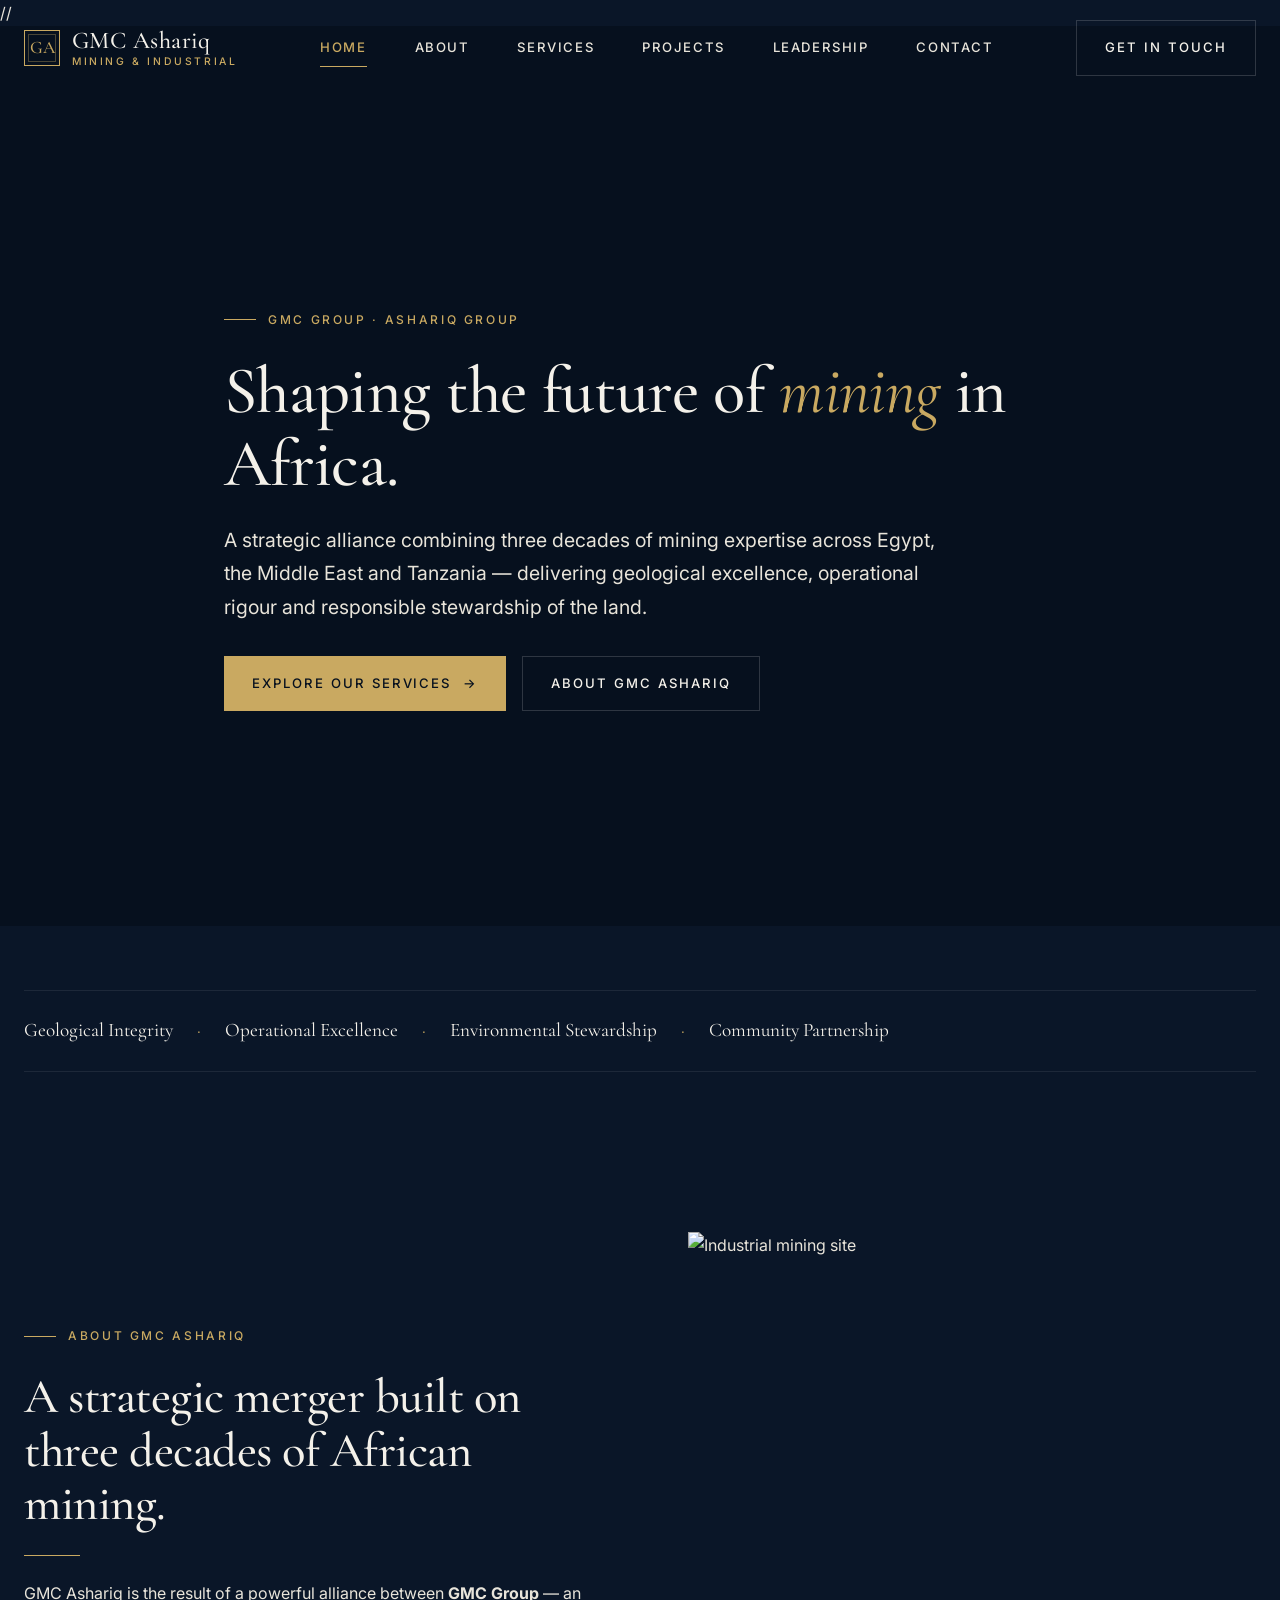
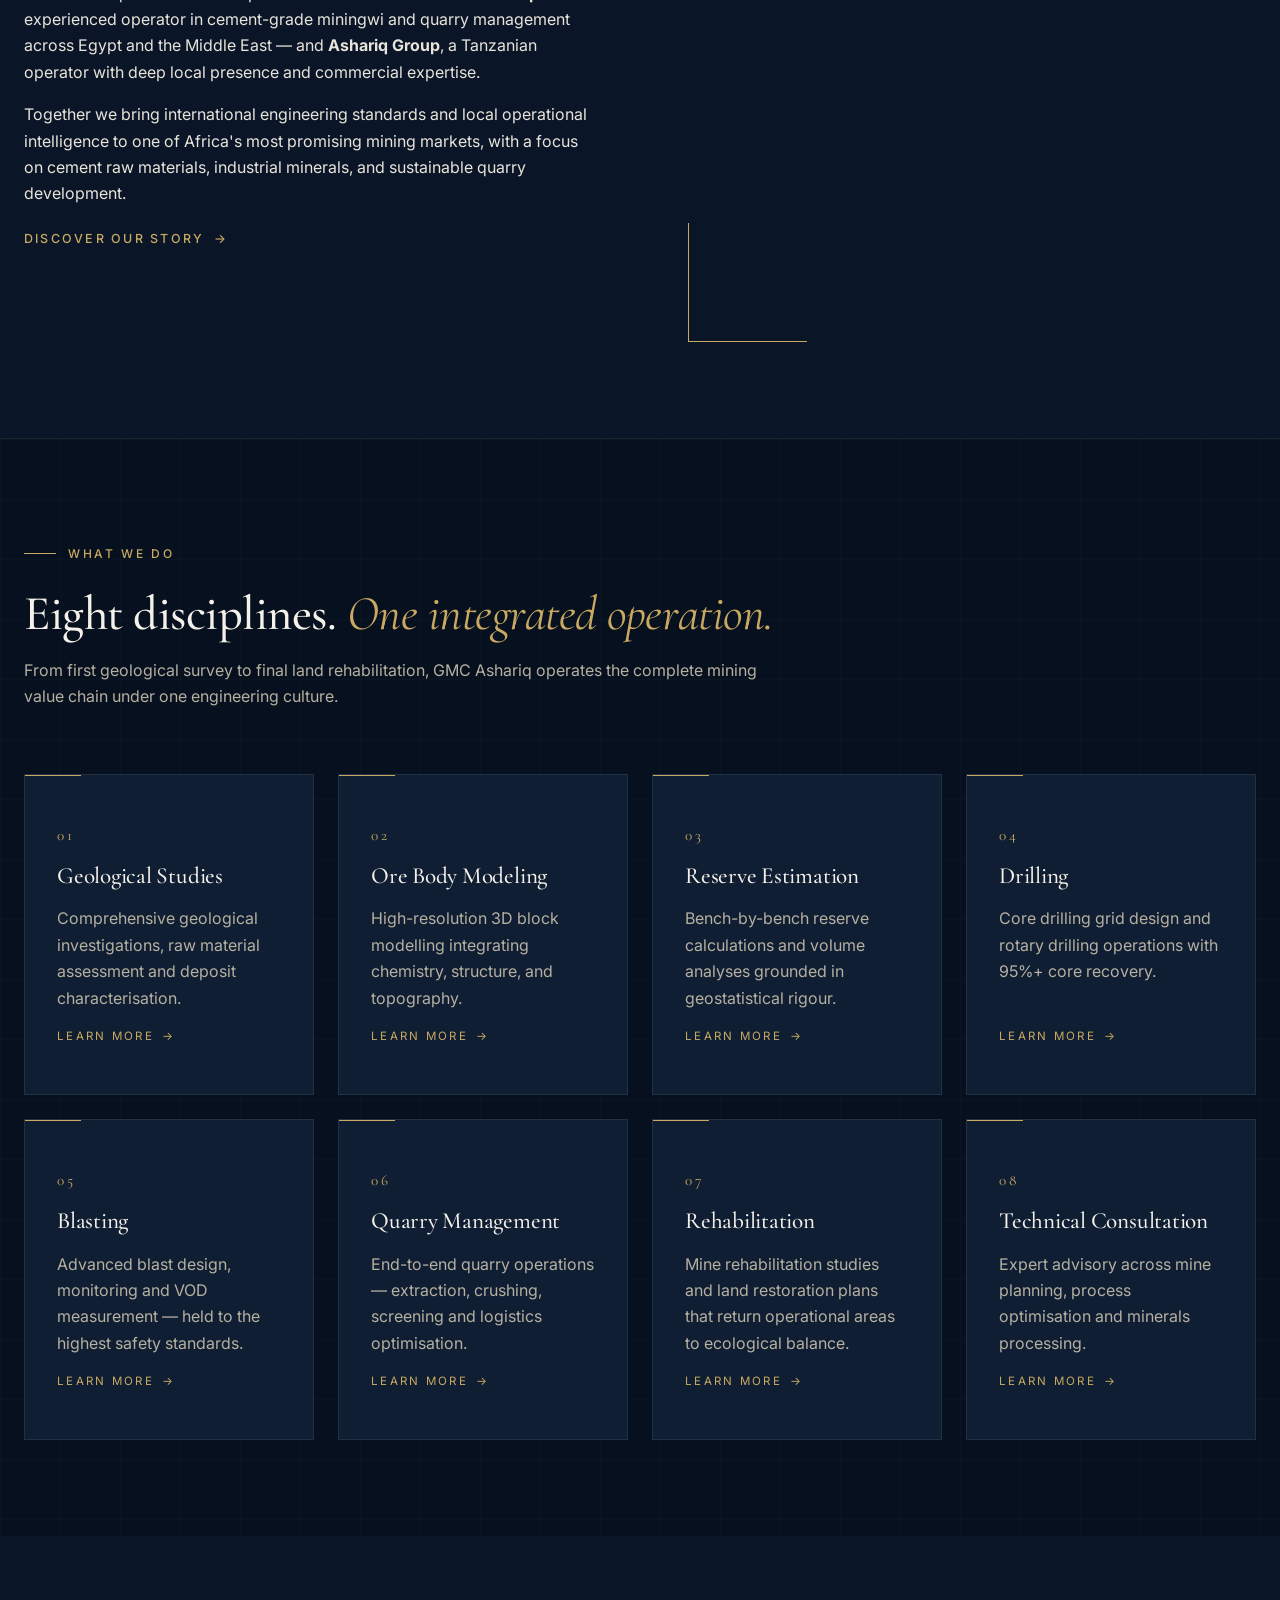
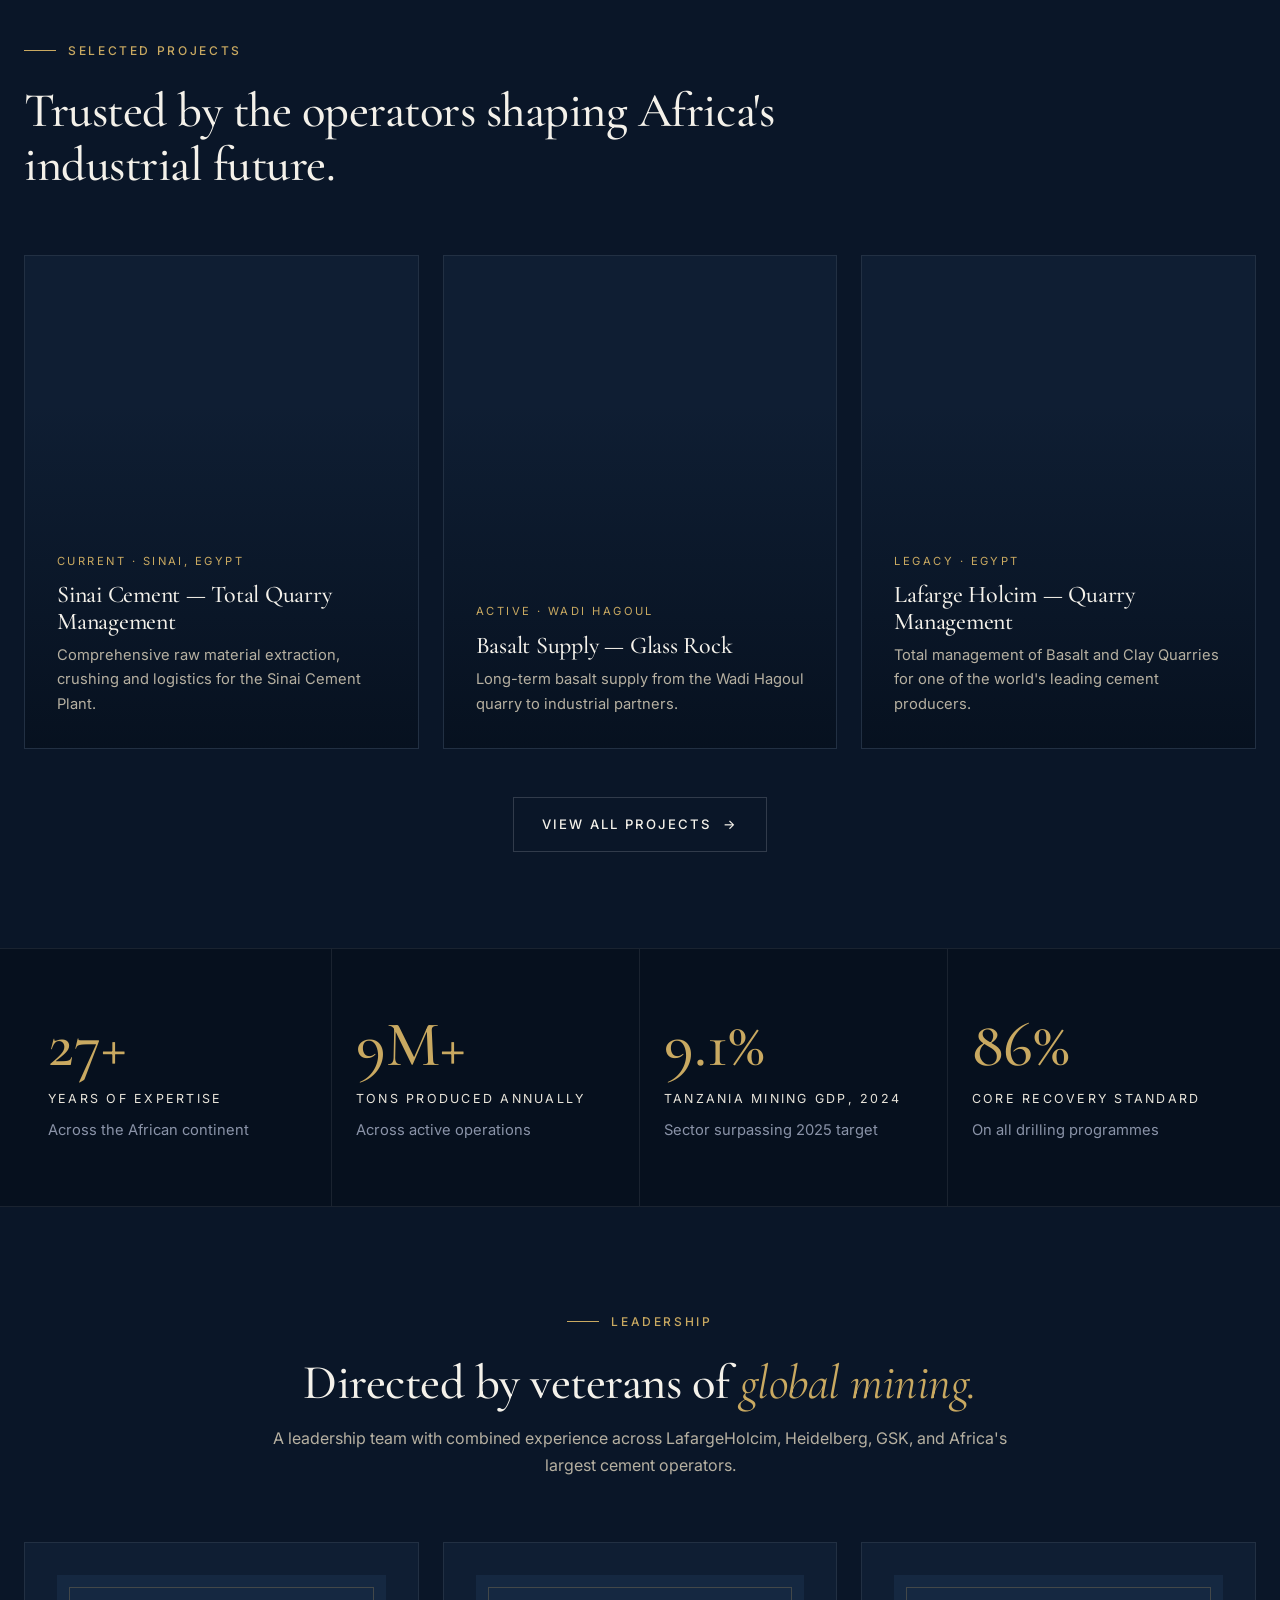
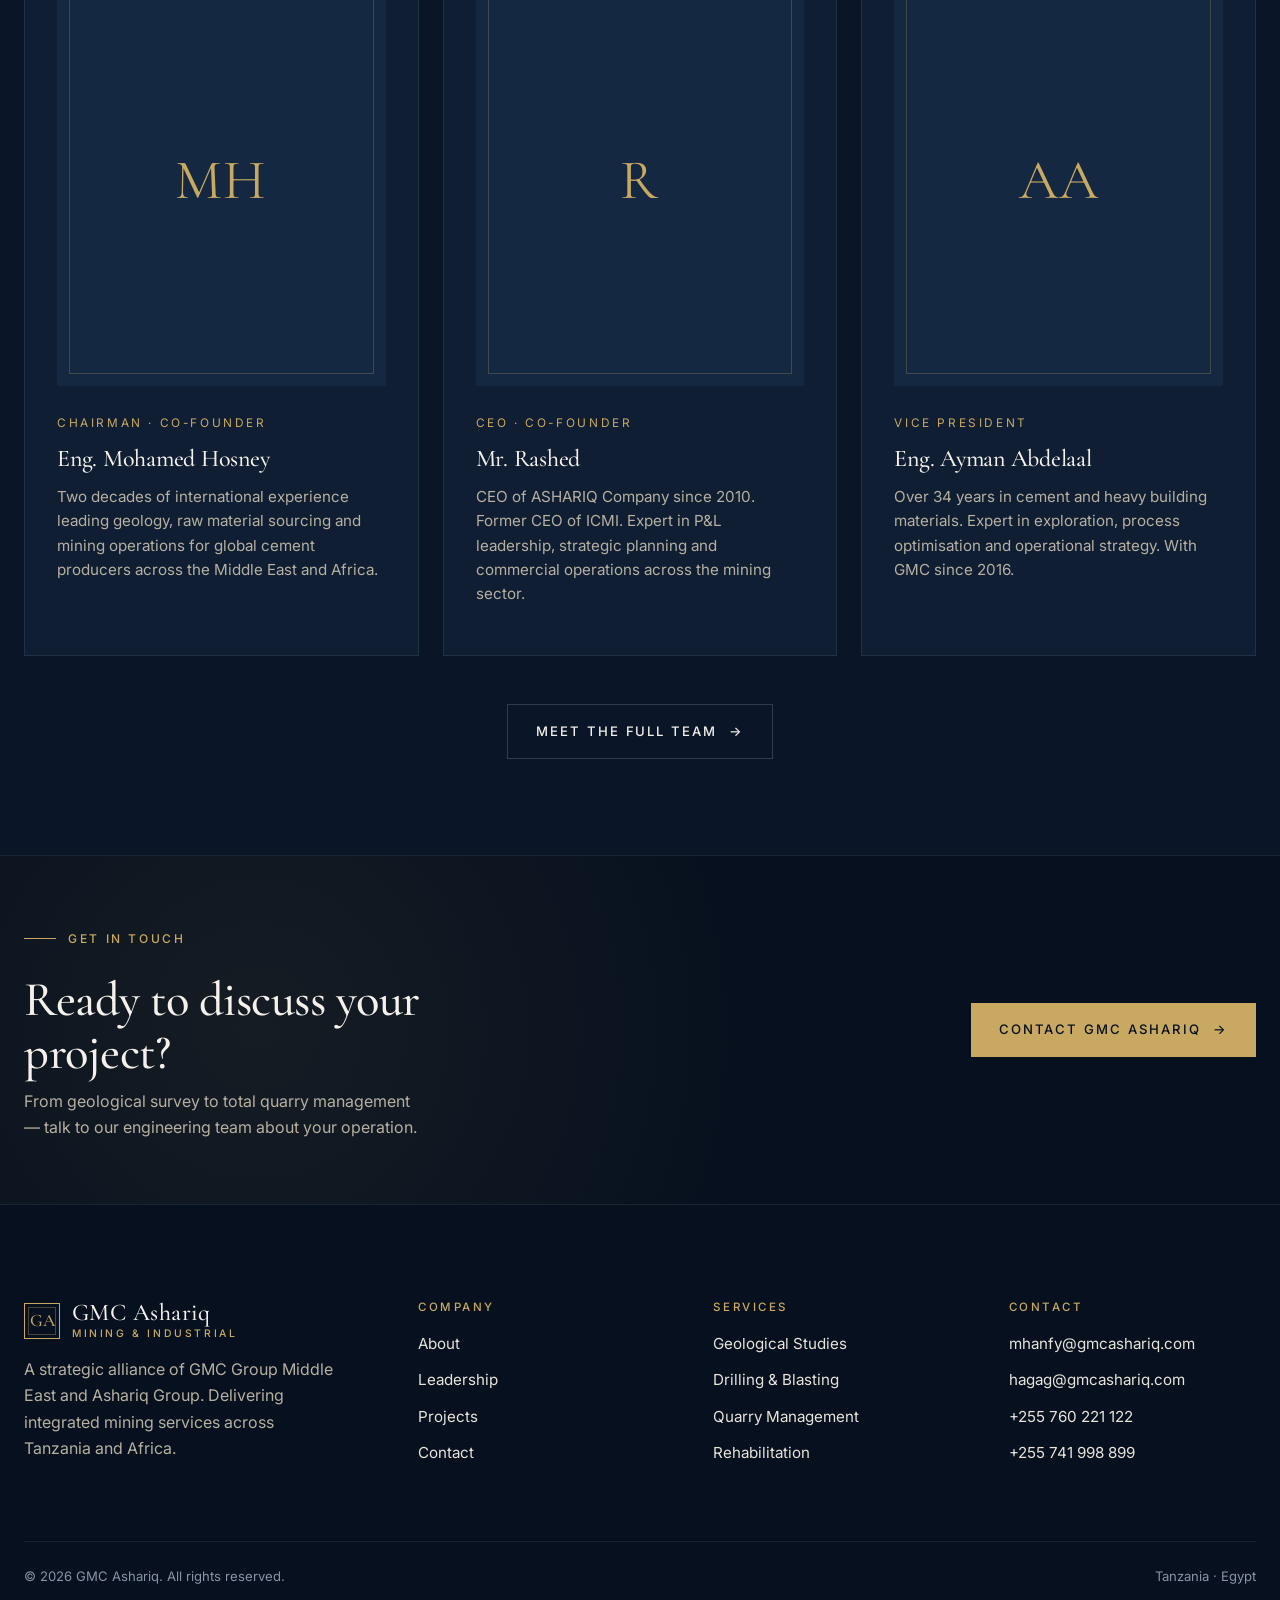
==== commit 94ae4c9f: "Update index.html" ====
--- a/index.html
+++ b/index.html
@@ -11,7 +11,7 @@
 <link rel="stylesheet" href="assets/css/style.css" />
 </head>
 <body>
-
+//
 <!-- HEADER -->
 <header class="site-header">
   <div class="container nav-inner">
--- a/assets/css/style.css
+++ b/assets/css/style.css
@@ -308,26 +308,160 @@
 .nav-toggle.open span:nth-child(2) { opacity: 0; }
 .nav-toggle.open span:nth-child(3) { transform: translateY(-6.5px) rotate(-45deg); }
 
+/* ============================================================================
+   Mobile menu (slide-in sheet) — refactored for high-FPS on mobile.
+   Visual design unchanged. See style-theme2.css for the cause-and-fix notes.
+   ========================================================================= */
+
+/* Backdrop (no backdrop-filter on mobile for FPS) */
+.nav-backdrop {
+  position: fixed;
+  inset: 0;
+  background: rgba(6, 16, 30, 0.66);
+  opacity: 0;
+  pointer-events: none;
+  z-index: 95;
+  transition: opacity 300ms cubic-bezier(.22, 1, .36, 1);
+  will-change: opacity;
+}
+.nav-backdrop.show {
+  opacity: 1;
+  pointer-events: auto;
+}
+.nav-close { display: none; }
+
+/* Scroll lock — applied to <html>+<body> by JS when menu opens.
+   Preserves scroll position without position:fixed snap. */
+html.nav-open,
+html.nav-open body {
+  overflow: hidden !important;
+  height: 100% !important;
+}
+
 @media (max-width: 1024px) {
-  .nav-links, .nav-cta { display: none; }
-  .nav-toggle { display: flex; }
-  .nav-links.mobile-open {
+  .nav-cta { display: none; }
+  .nav-toggle {
+    display: flex;
+    transition: opacity 200ms cubic-bezier(.22, 1, .36, 1),
+                transform 200ms cubic-bezier(.22, 1, .36, 1);
+  }
+
+  /* While menu is open: kill the header blur (one compositor pass instead of
+     two) and visually retire the hamburger. */
+  body.nav-open .site-header.scrolled {
+    background: rgba(6, 16, 30, 0.96);
+    backdrop-filter: none;
+    -webkit-backdrop-filter: none;
+  }
+  body.nav-open .nav-toggle {
+    opacity: 0;
+    pointer-events: none;
+    transform: scale(.92);
+  }
+
+  /* Panel: parked off-screen on its own compositor layer. */
+  .nav-links {
     display: flex;
     flex-direction: column;
+    align-items: stretch;
+    gap: 4px;
     position: fixed;
-    top: 0; left: 0; right: 0; bottom: 0;
+    top: 0;
+    right: 0;
+    bottom: 0;
+    width: min(420px, 88vw);
+    max-width: 100vw;
+    padding: 96px var(--space-6) var(--space-6);
     background: var(--navy-900);
-    padding: 120px var(--space-5) var(--space-7);
-    gap: var(--space-5);
-    align-items: flex-start;
-    z-index: 90;
+    border-left: 1px solid var(--slate-line);
+    box-shadow: -16px 0 56px rgba(0,0,0,0.45);
+    z-index: 100;
+    overflow-y: auto;
+    -webkit-overflow-scrolling: touch;
+    overscroll-behavior: contain;
+    /* GPU compositor layer — translate3d forces it; will-change keeps it. */
+    transform: translate3d(100%, 0, 0);
+    -webkit-transform: translate3d(100%, 0, 0);
+    will-change: transform;
+    transition: transform 340ms cubic-bezier(.22, 1, .36, 1);
+    /* Contain layout/paint so animation can't reflow the document. */
+    contain: layout paint style;
+    pointer-events: none;
   }
-  .nav-links.mobile-open a {
+  .nav-links.mobile-open {
+    transform: translate3d(0, 0, 0);
+    -webkit-transform: translate3d(0, 0, 0);
+    pointer-events: auto;
+  }
+
+  .nav-links a {
     font-size: 1.4rem;
     font-family: var(--font-display);
+    font-weight: 500;
     text-transform: none;
     letter-spacing: 0;
+    color: var(--ivory);
+    padding: 16px 0;
+    border-bottom: 1px solid var(--slate-line);
+    transition: color 180ms cubic-bezier(.22, 1, .36, 1);
+    -webkit-tap-highlight-color: transparent;
+    touch-action: manipulation;
   }
+  .nav-links a:hover,
+  .nav-links a:active,
+  .nav-links a.active { color: var(--gold-500); }
+  .nav-links a::after { display: none; }
+
+  /* Close (X) button — injected by JS, top-right of the panel */
+  .nav-close {
+    display: grid;
+    place-items: center;
+    position: absolute;
+    top: 22px;
+    right: 22px;
+    width: 44px;
+    height: 44px;
+    background: transparent;
+    border: 1px solid var(--slate-line);
+    color: var(--ivory);
+    cursor: pointer;
+    transition: border-color 180ms cubic-bezier(.22, 1, .36, 1),
+                color 180ms cubic-bezier(.22, 1, .36, 1),
+                background 180ms cubic-bezier(.22, 1, .36, 1),
+                transform 180ms cubic-bezier(.22, 1, .36, 1);
+    will-change: transform;
+    -webkit-tap-highlight-color: transparent;
+    touch-action: manipulation;
+  }
+  .nav-close:hover {
+    border-color: var(--gold-500);
+    color: var(--gold-500);
+  }
+  .nav-close:active { transform: scale(.94); }
+  .nav-close:focus-visible {
+    outline: 2px solid var(--gold-500);
+    outline-offset: 3px;
+  }
+}
+
+/* Belt-and-braces: keep the panel inert on desktop even if class lingers */
+@media (min-width: 1025px) {
+  .nav-backdrop { display: none !important; }
+  .nav-close { display: none !important; }
+  .nav-links {
+    transform: none !important;
+    -webkit-transform: none !important;
+    pointer-events: auto !important;
+    contain: none !important;
+    will-change: auto !important;
+  }
+}
+
+@media (prefers-reduced-motion: reduce) {
+  .nav-backdrop,
+  .nav-links,
+  .nav-close,
+  .nav-toggle { transition: none !important; }
 }
 
 /* ---------- Hero ---------- */
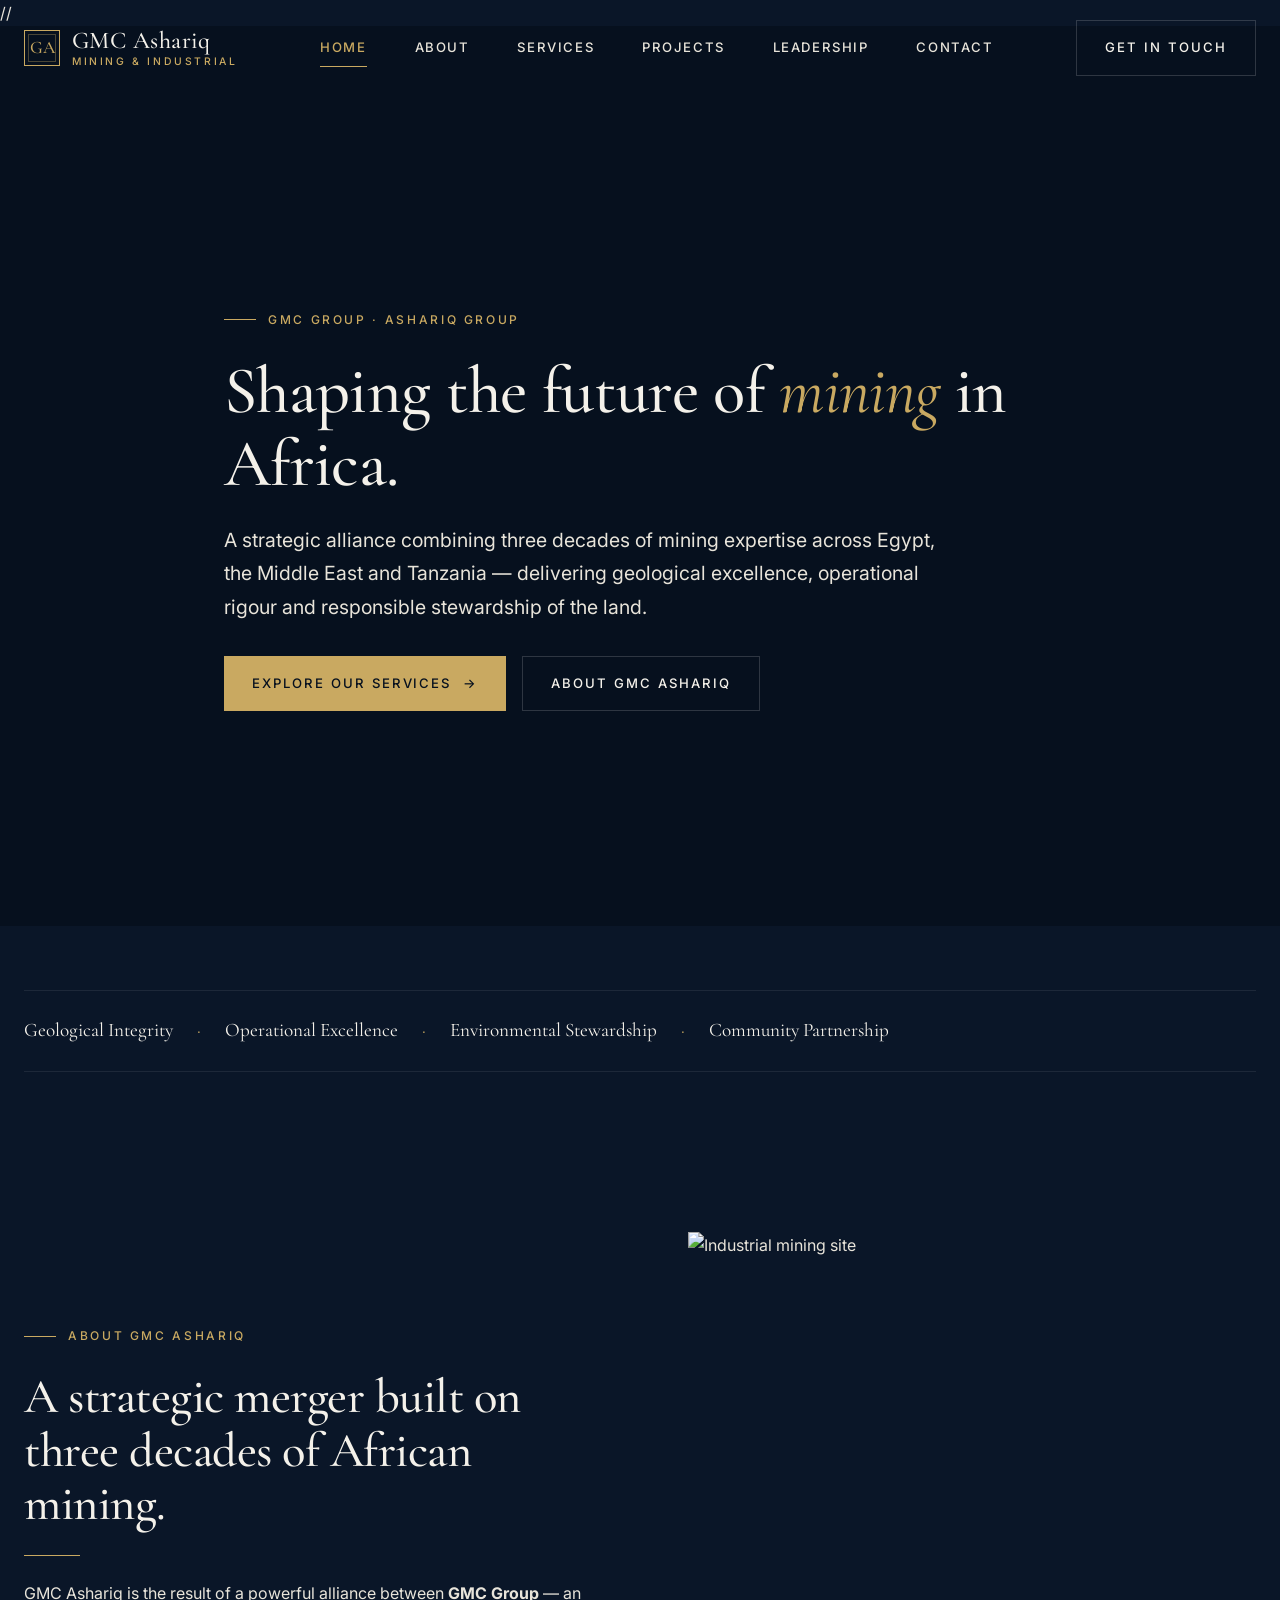
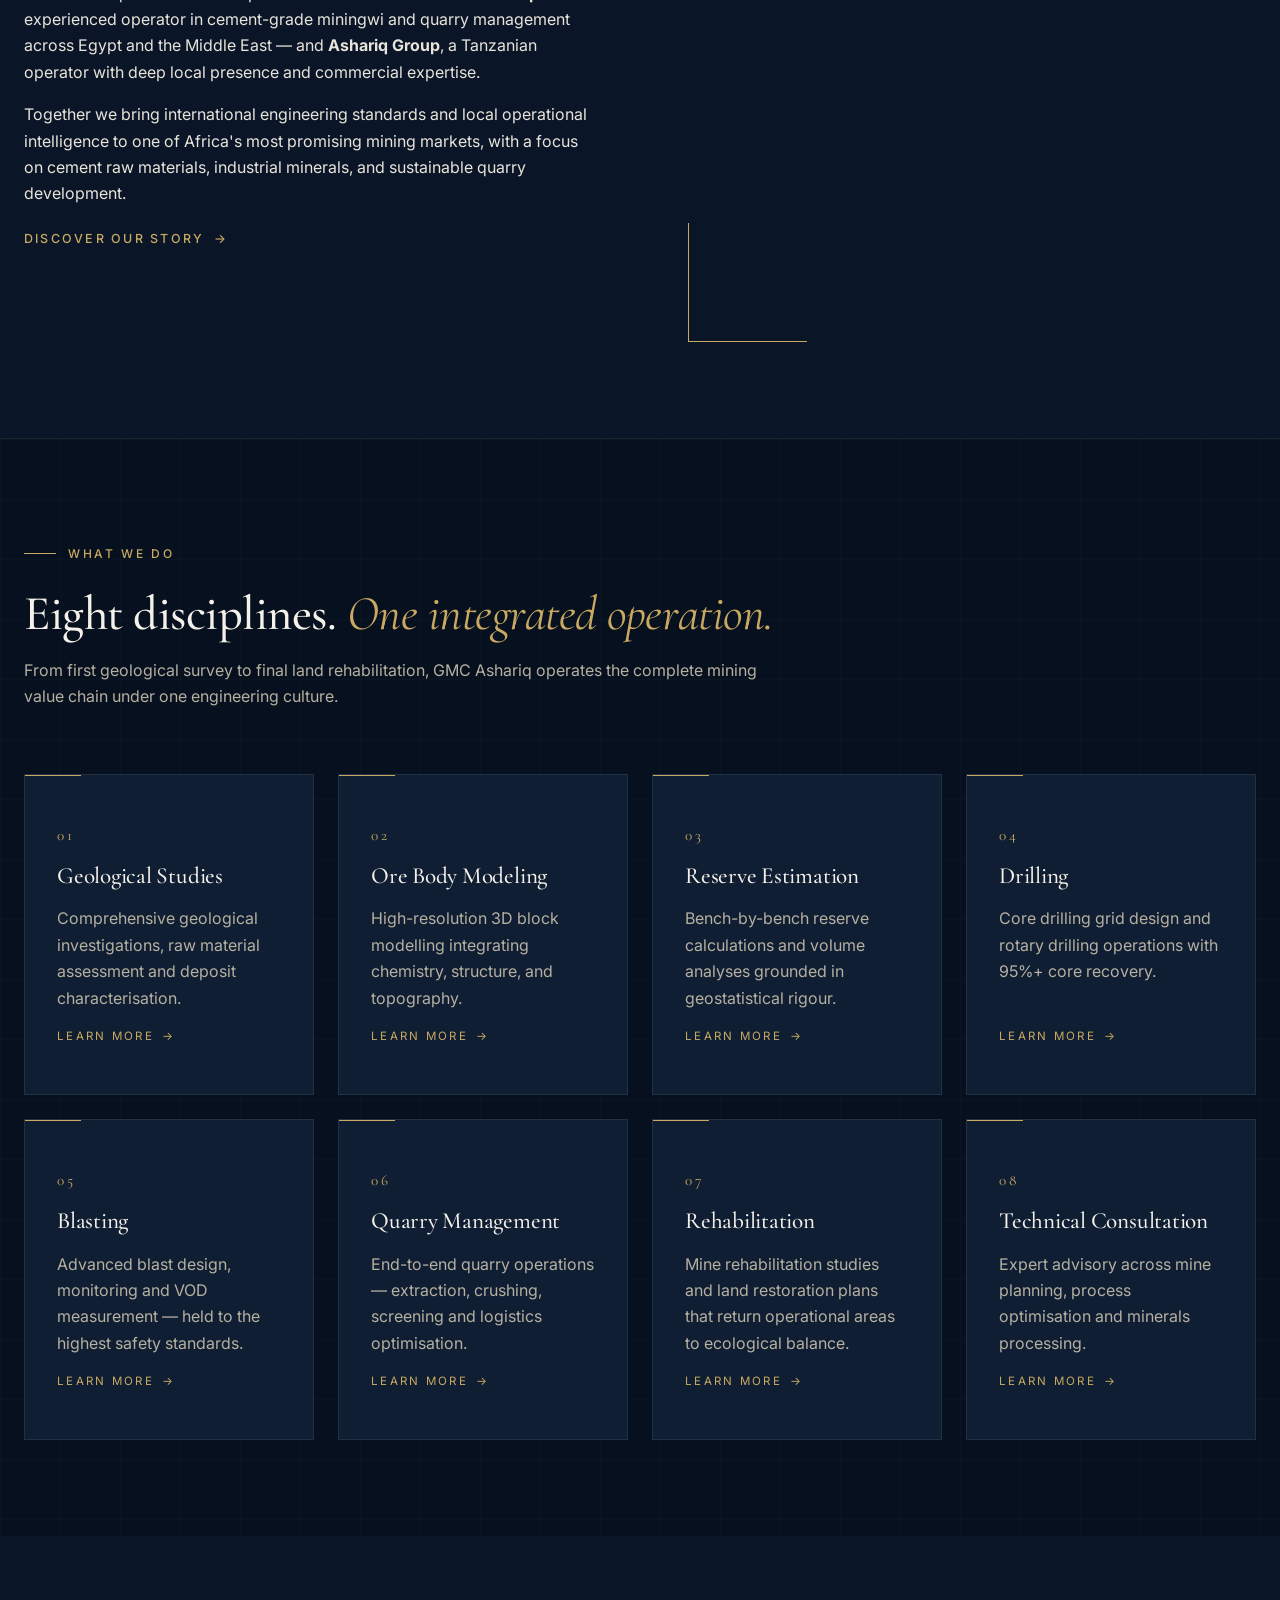
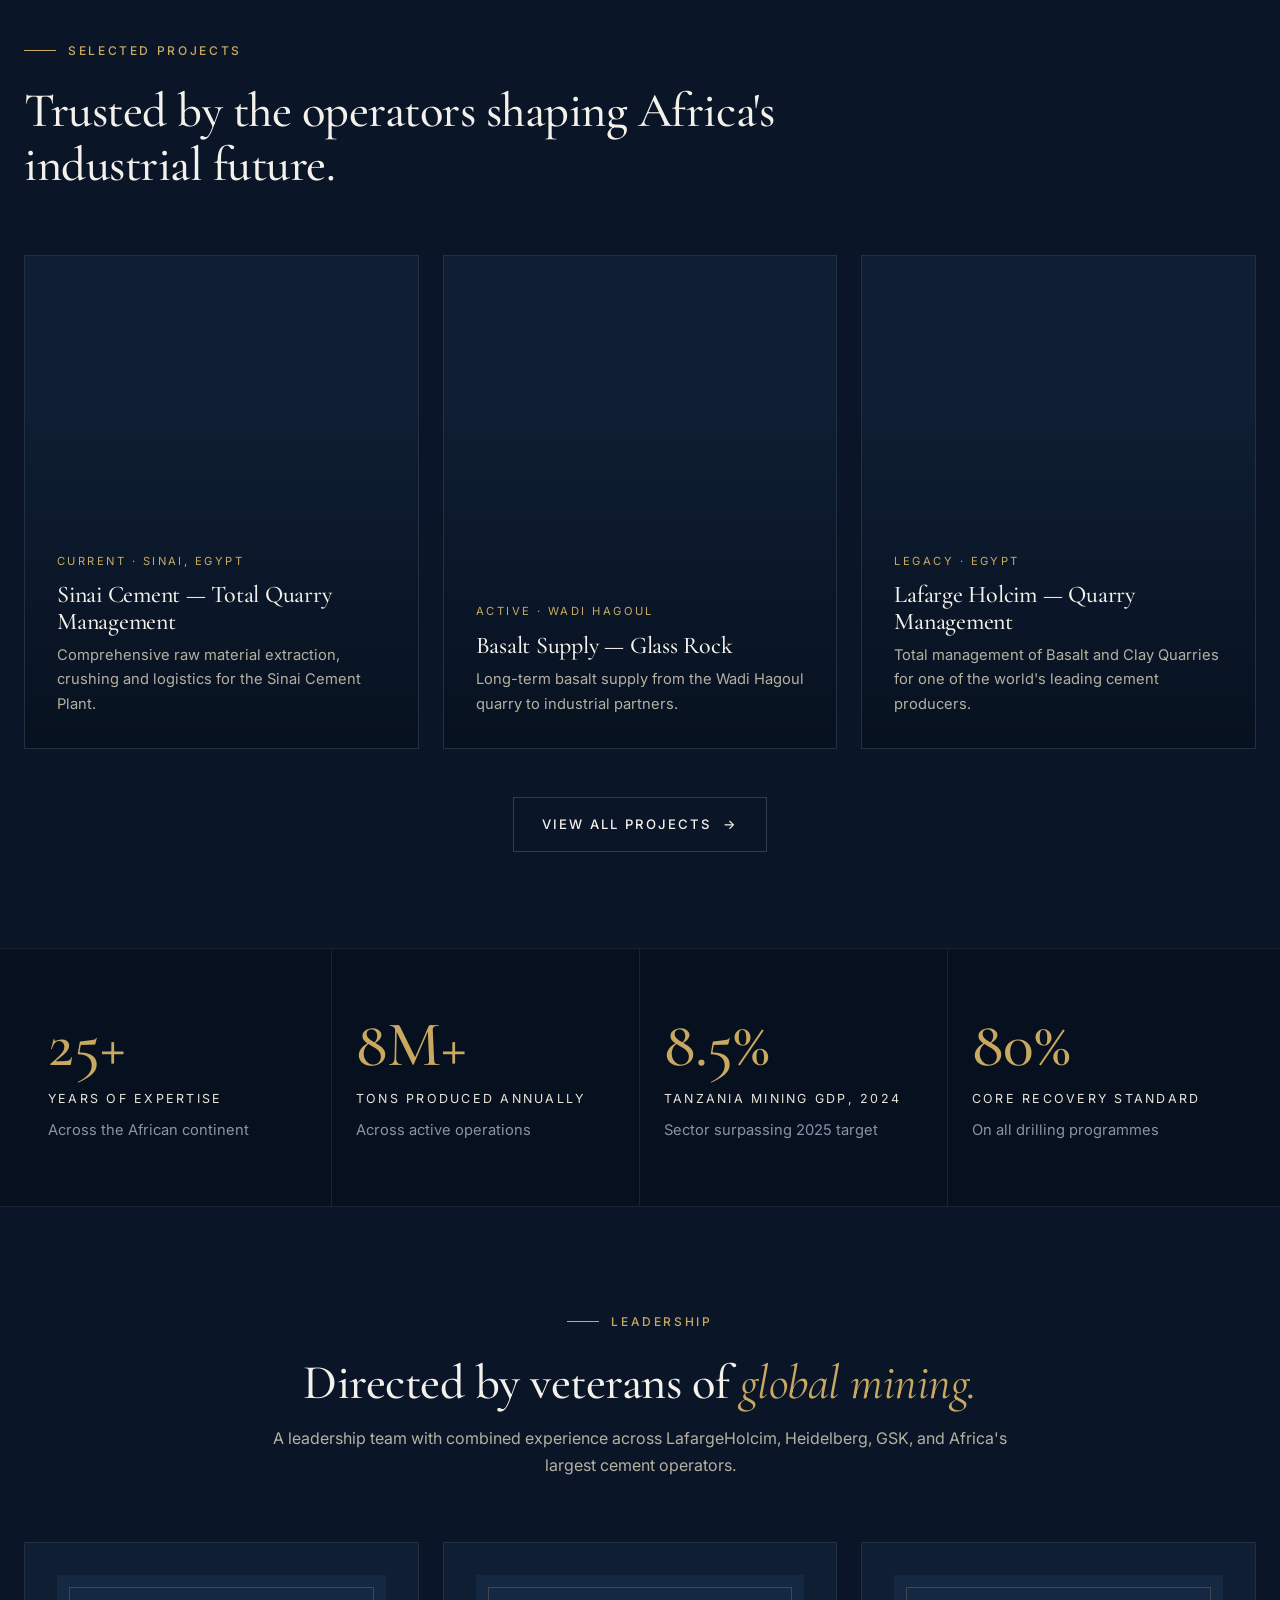
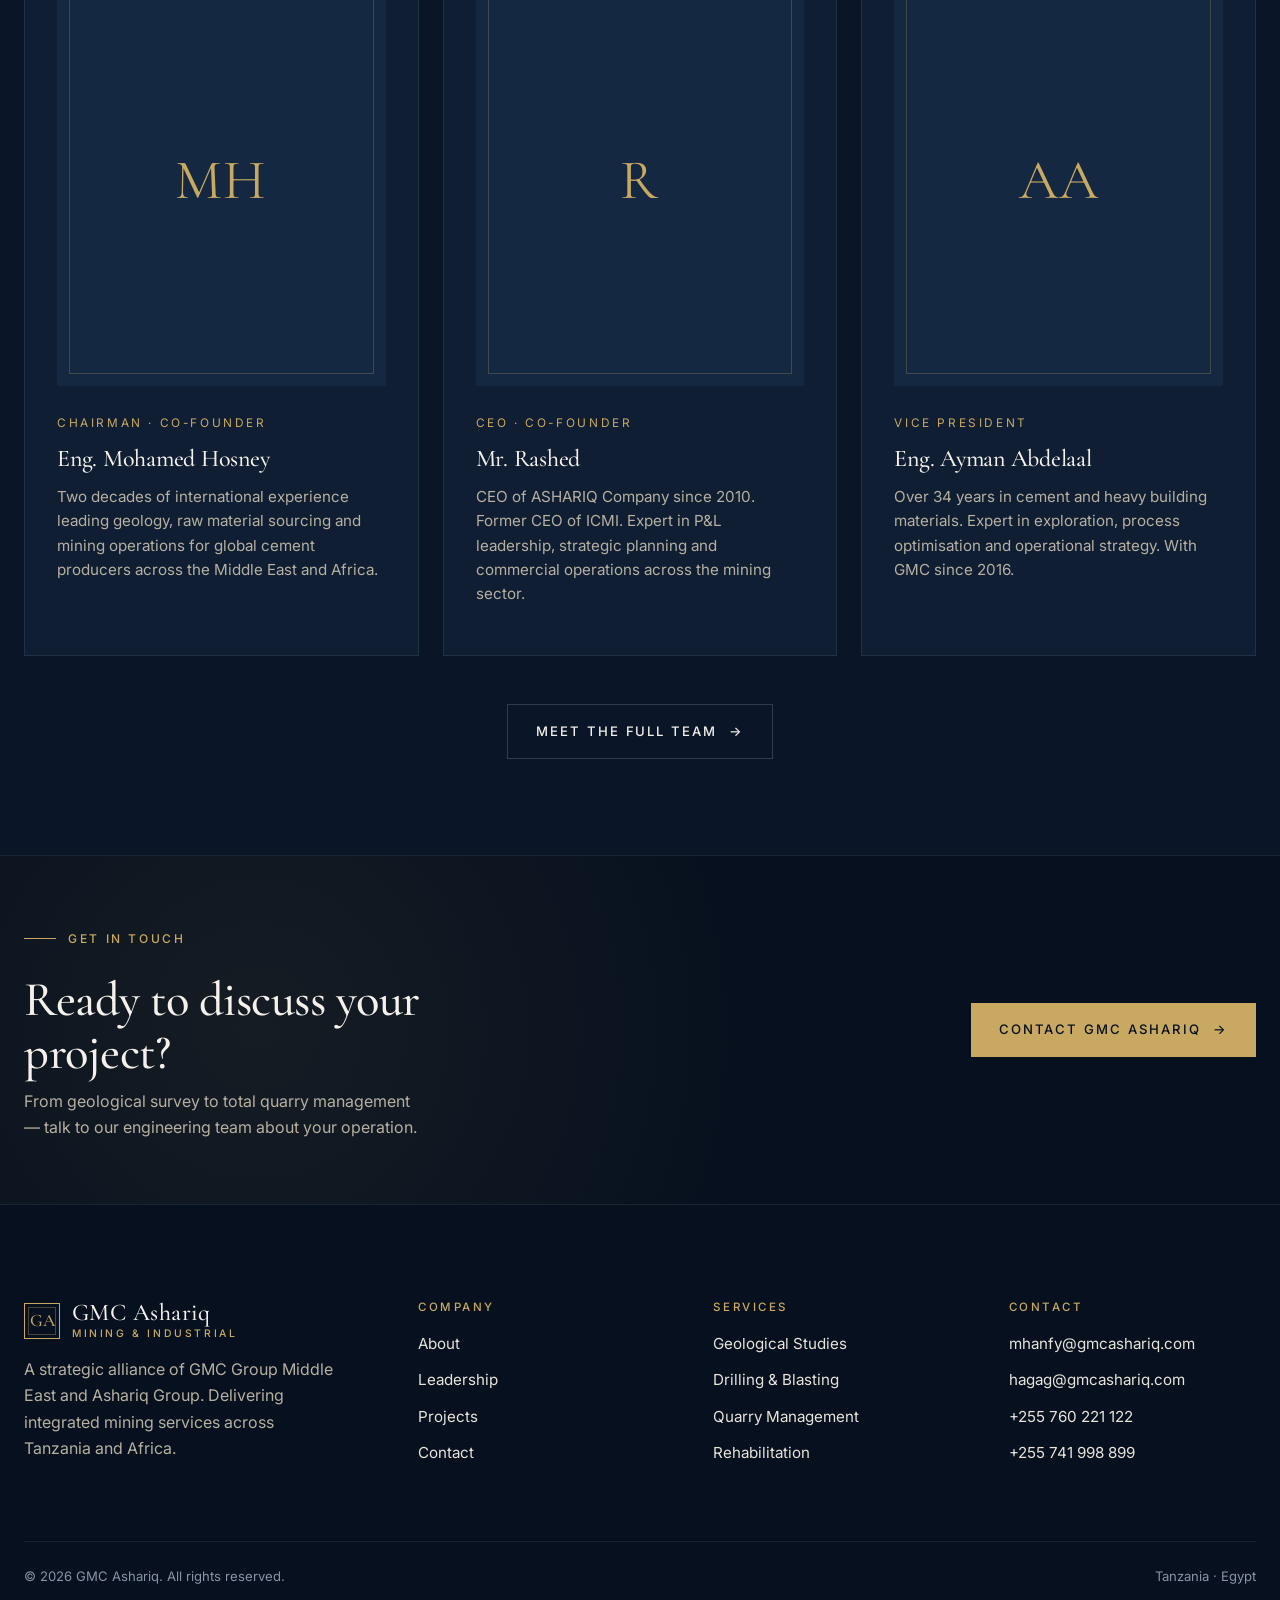
==== commit b1e46489: "Add redeploy comment in index.html" ====
--- a/index.html
+++ b/index.html
@@ -312,3 +312,4 @@
 <script src="assets/js/main.js"></script>
 </body>
 </html>
+<!-- redeploy -->
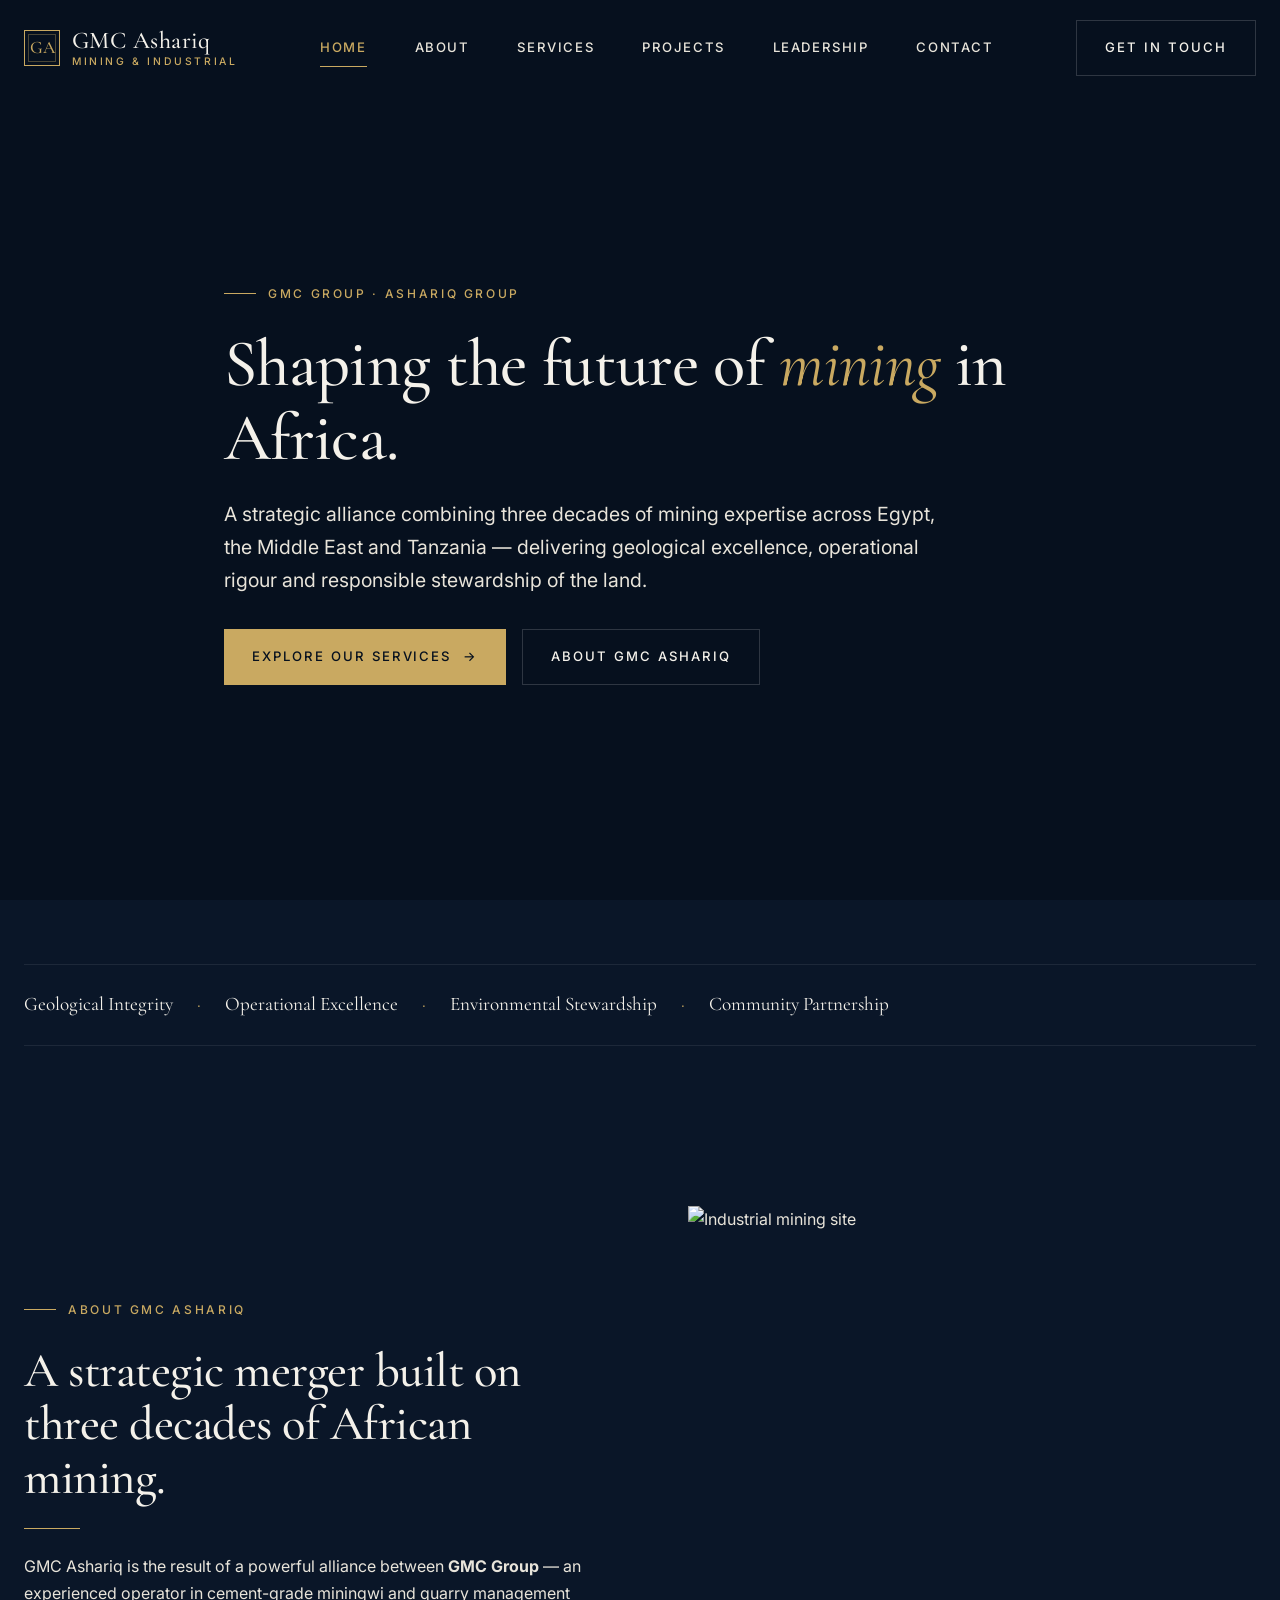
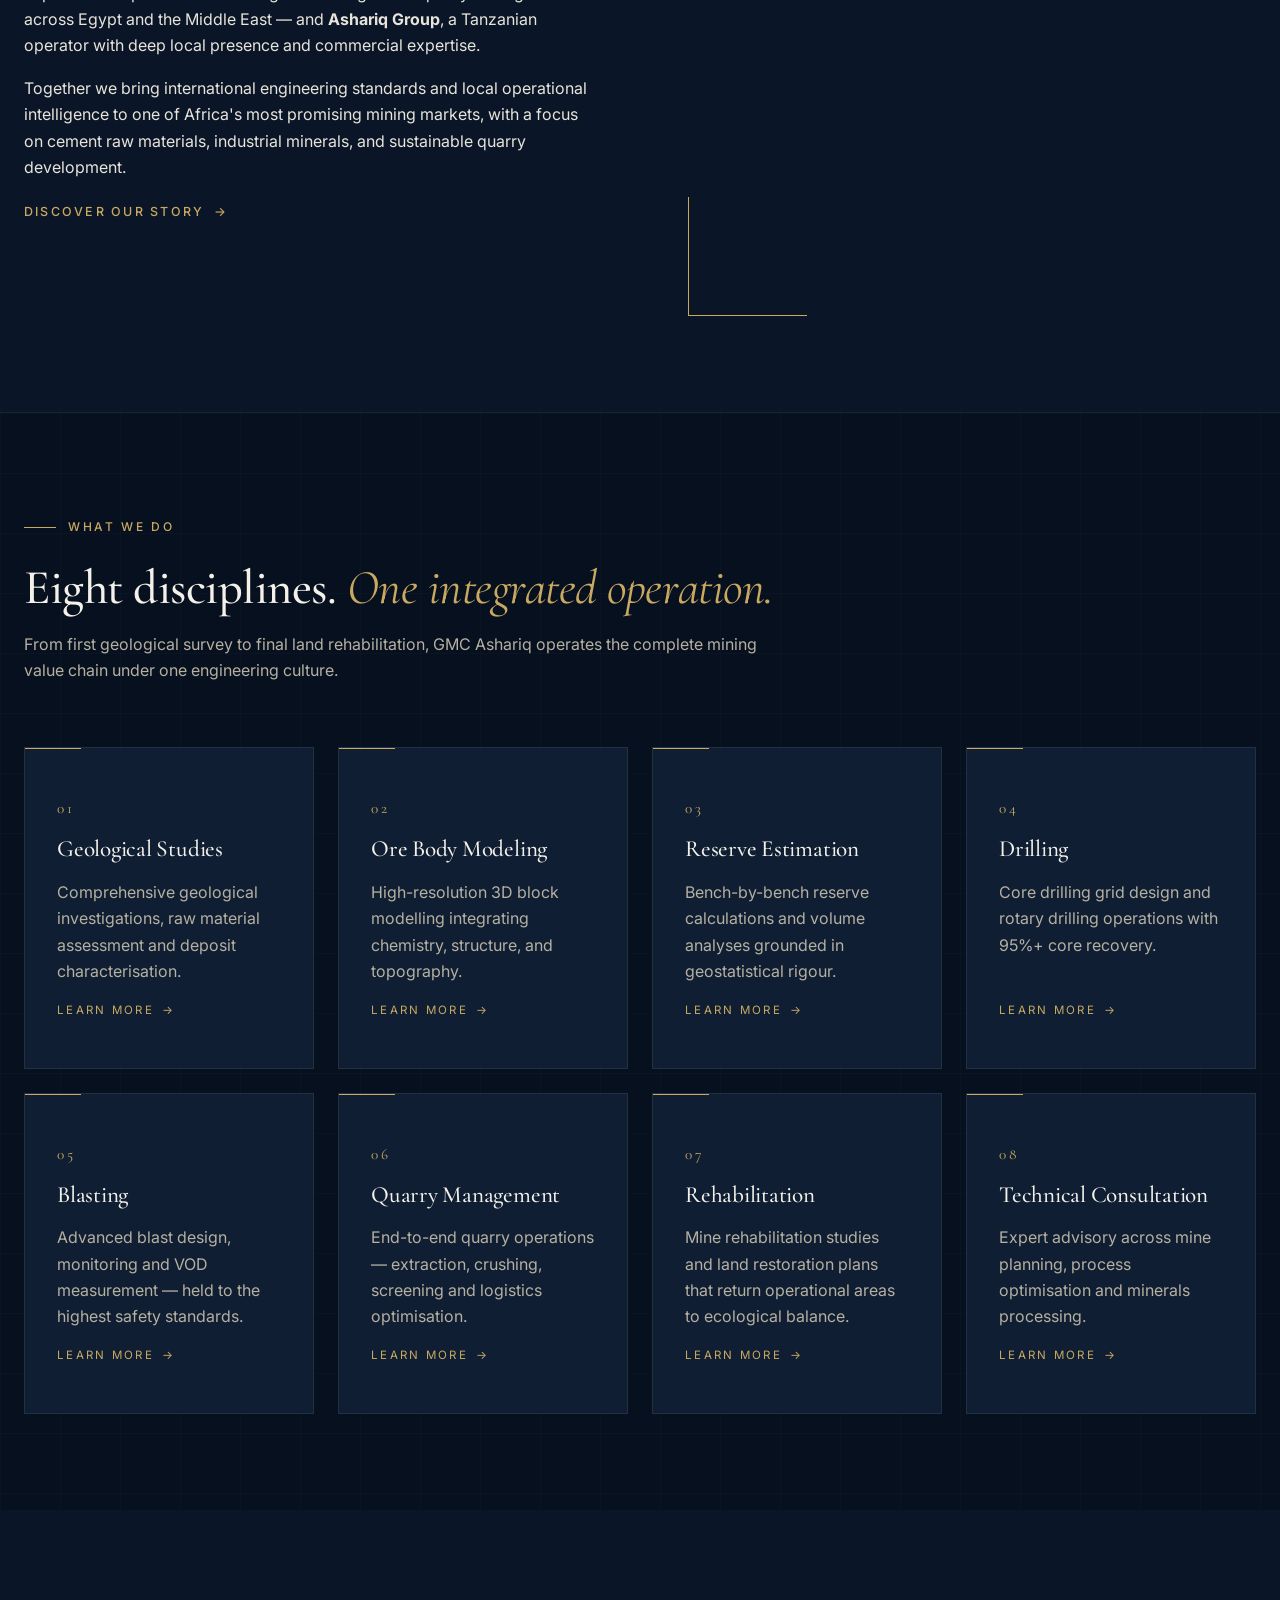
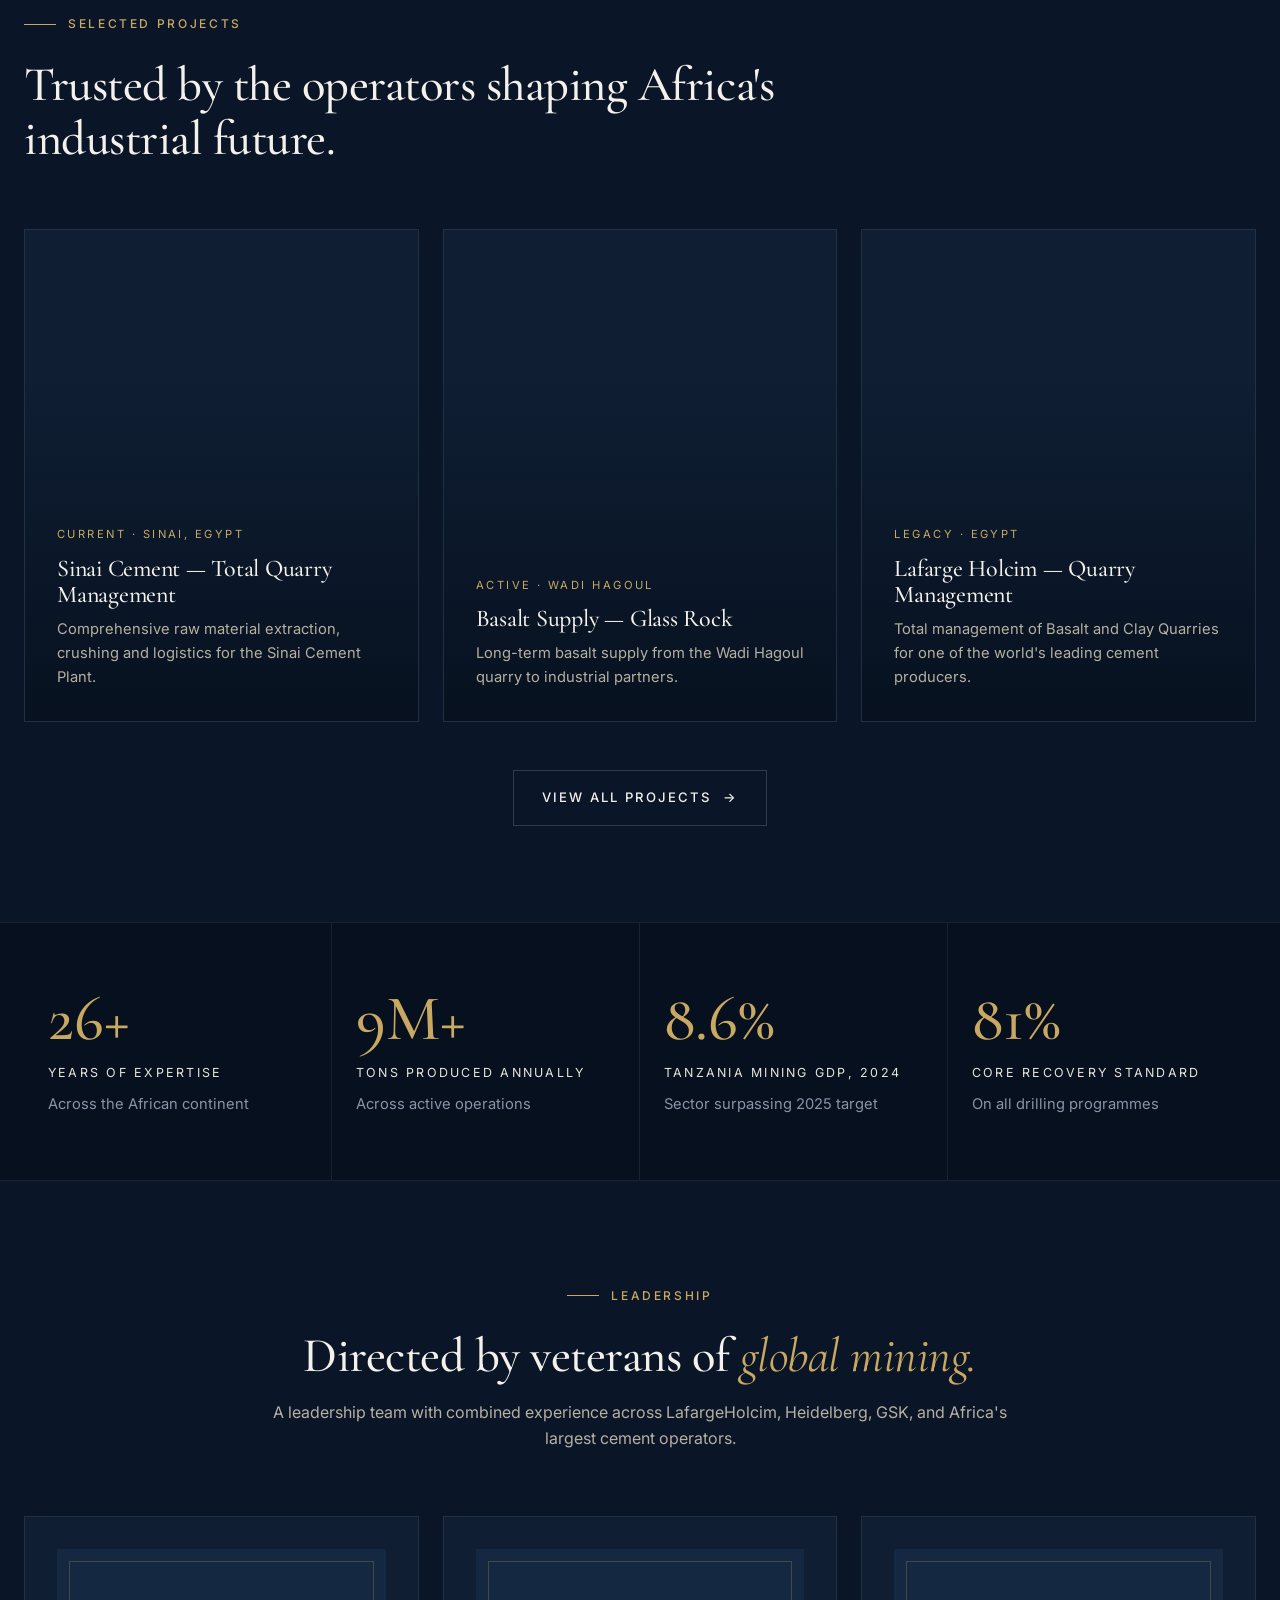
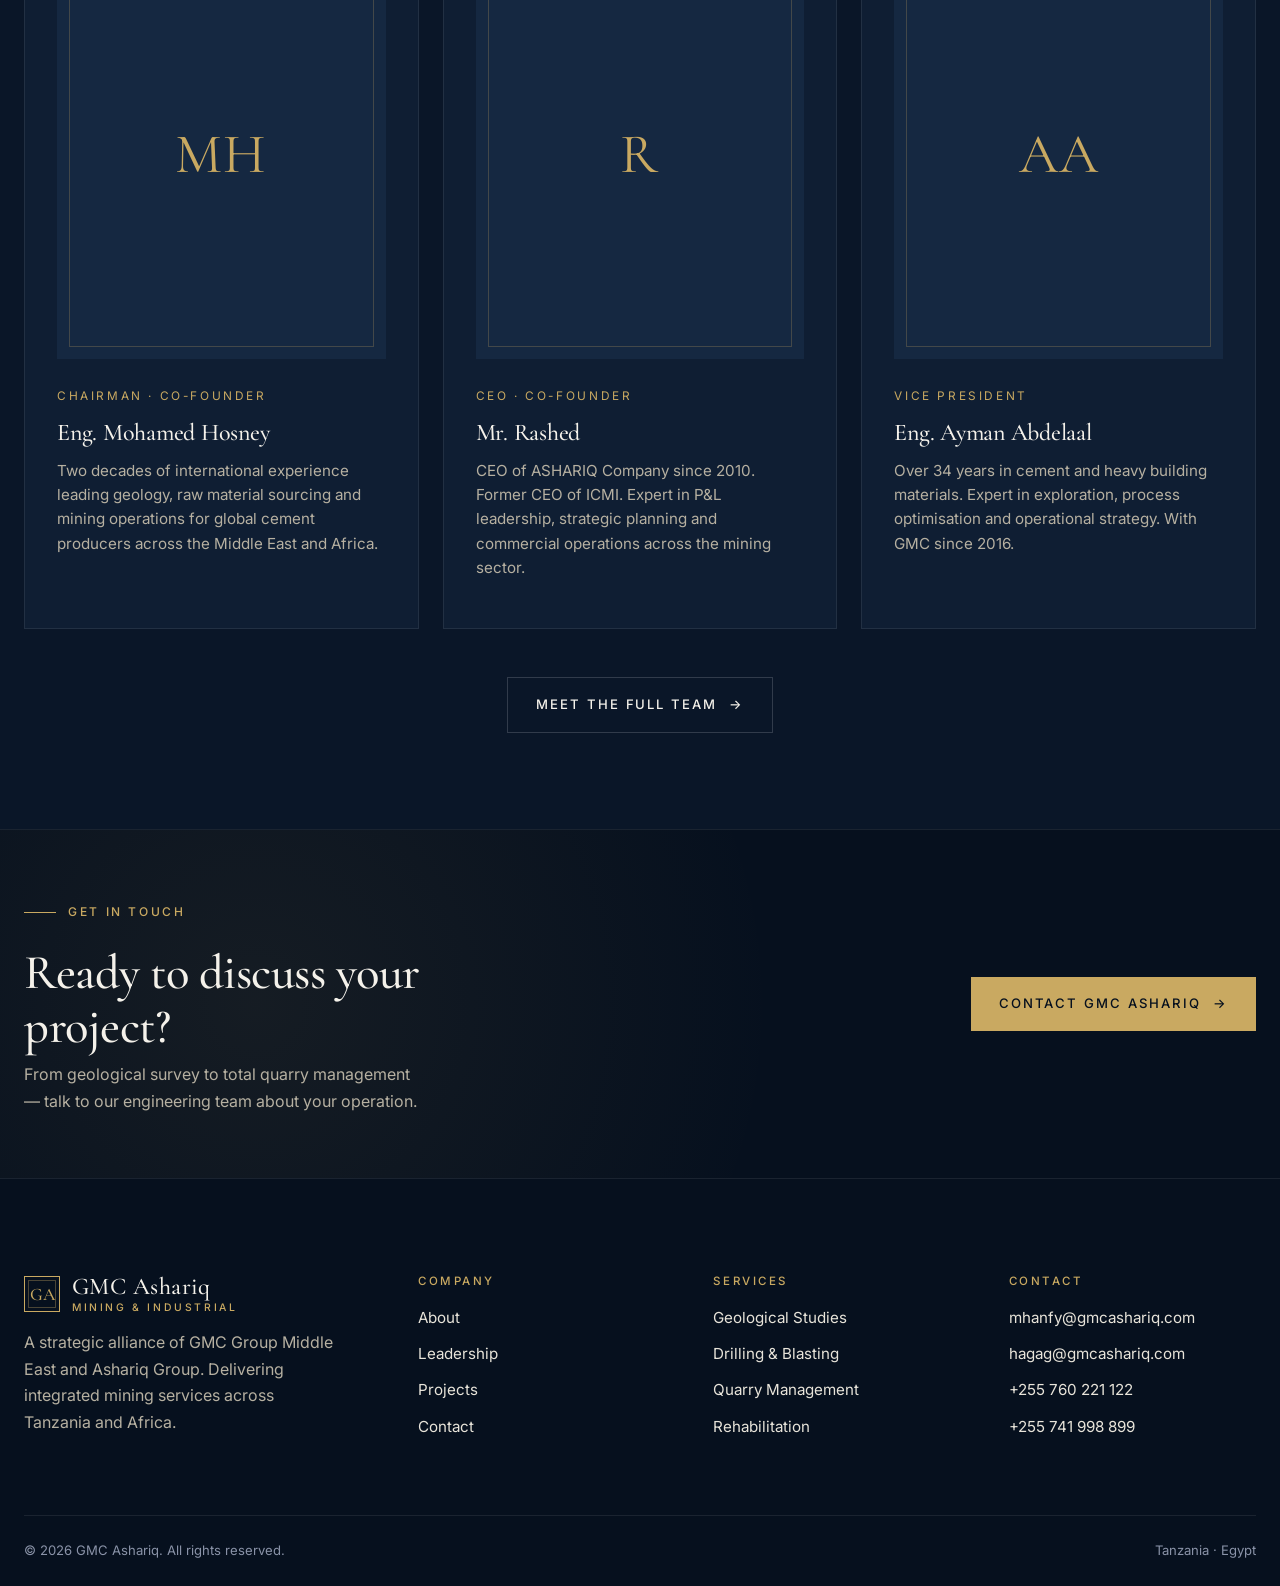
==== commit 8e286589: "Update index.html" ====
--- a/index.html
+++ b/index.html
@@ -11,7 +11,7 @@
 <link rel="stylesheet" href="assets/css/style.css" />
 </head>
 <body>
-//
+
 <!-- HEADER -->
 <header class="site-header">
   <div class="container nav-inner">
@@ -312,4 +312,3 @@
 <script src="assets/js/main.js"></script>
 </body>
 </html>
-<!-- redeploy -->
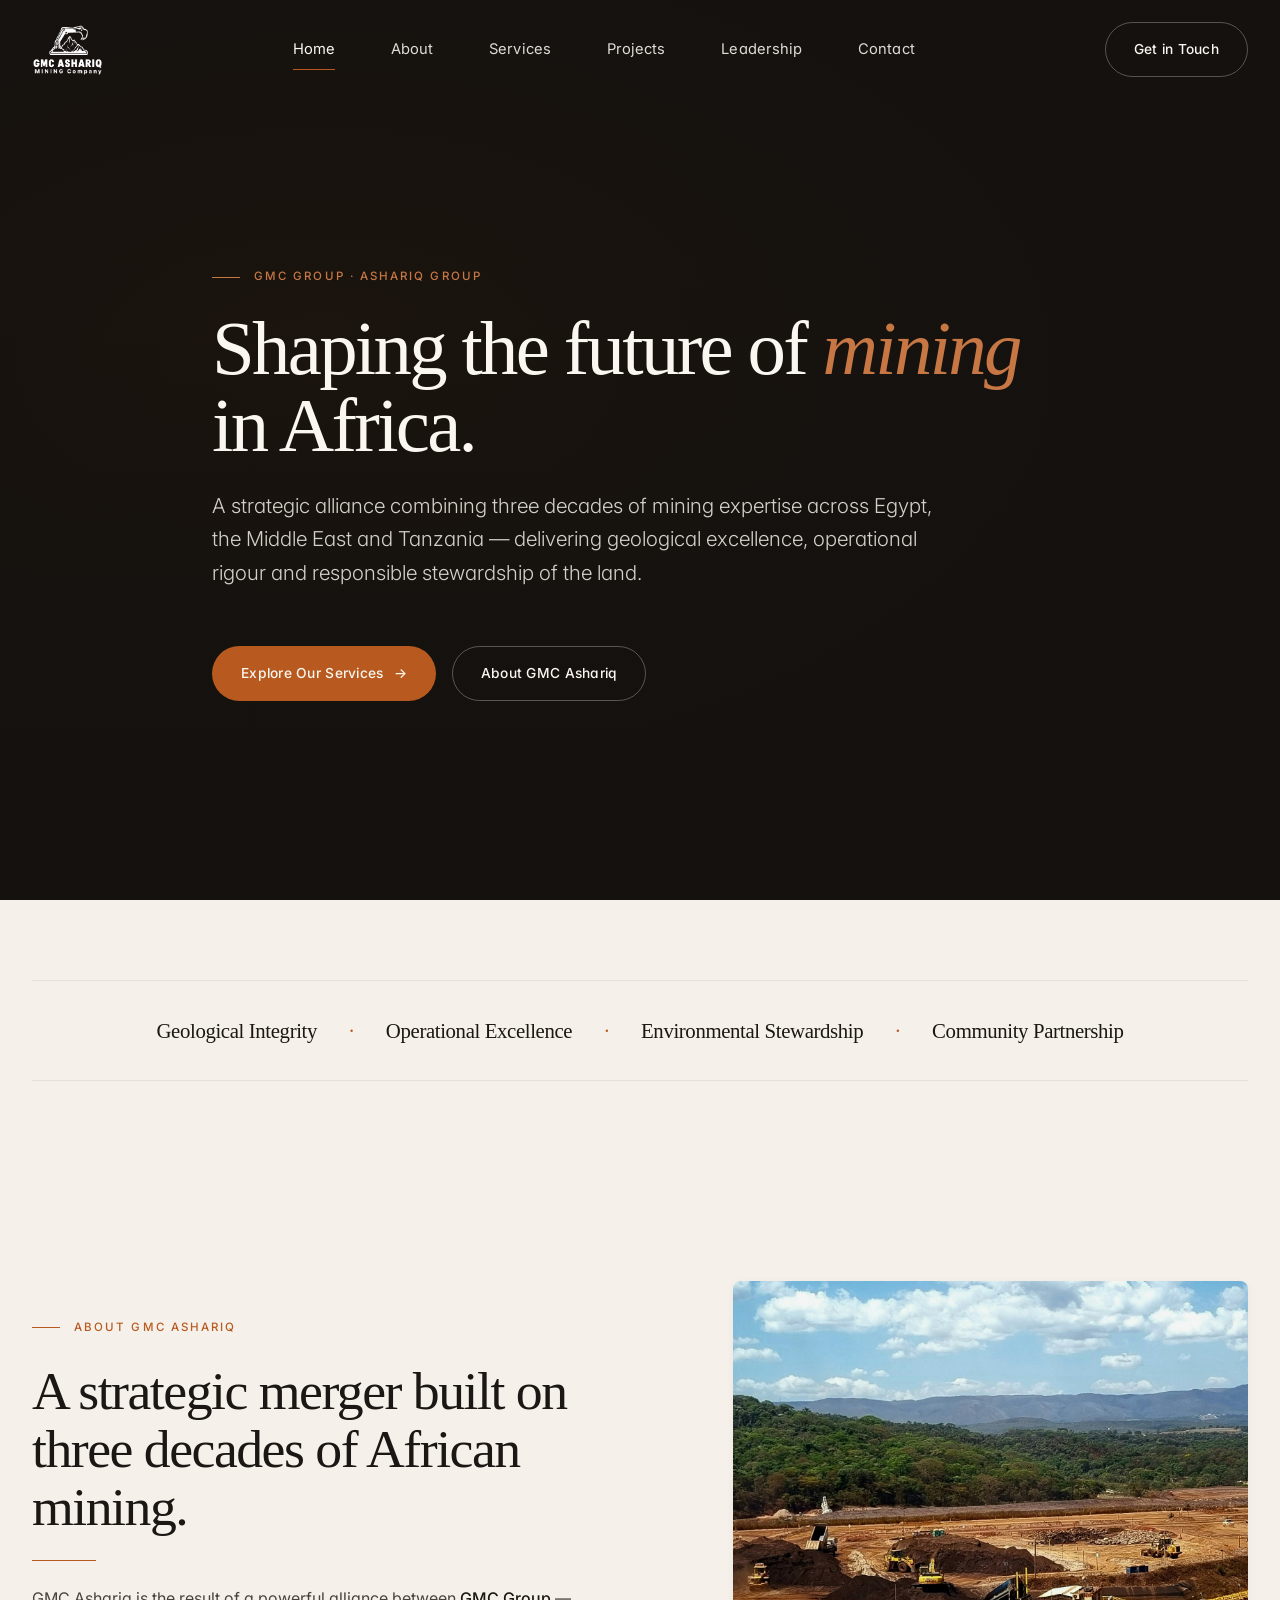
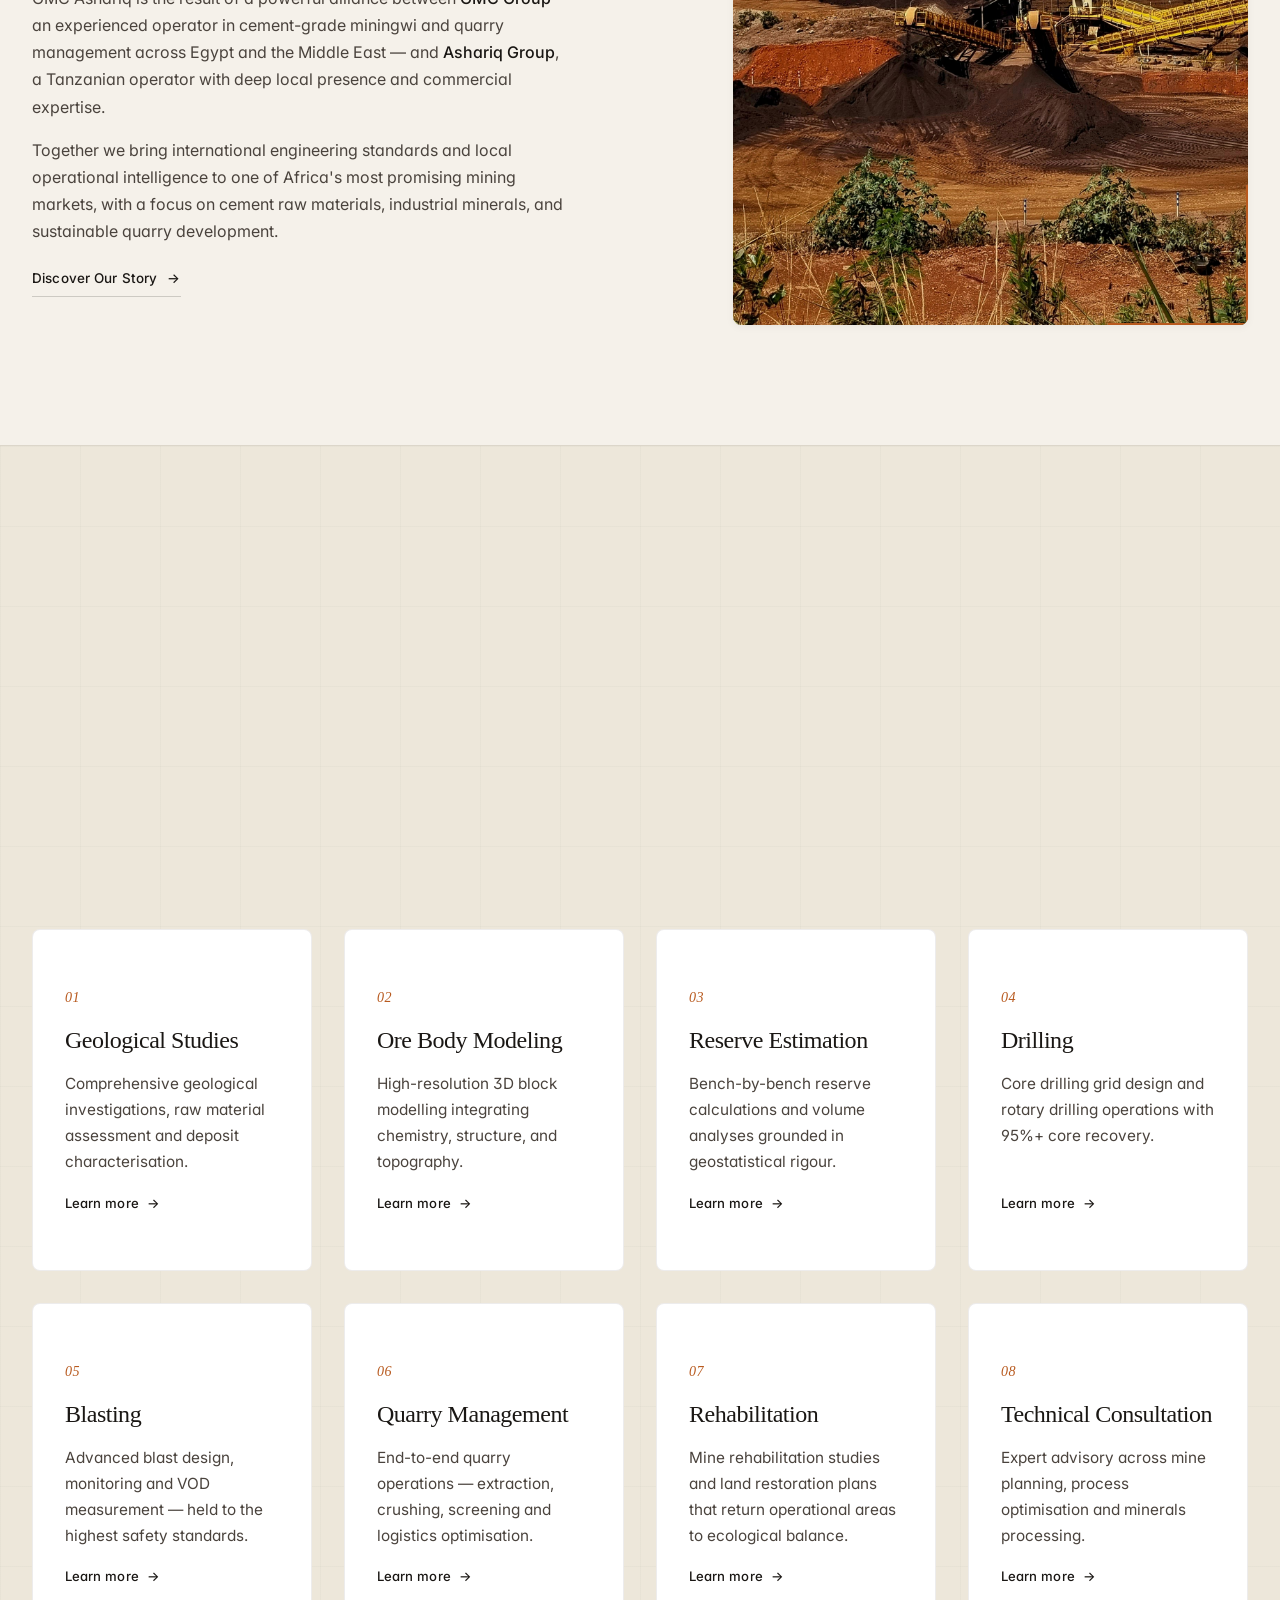
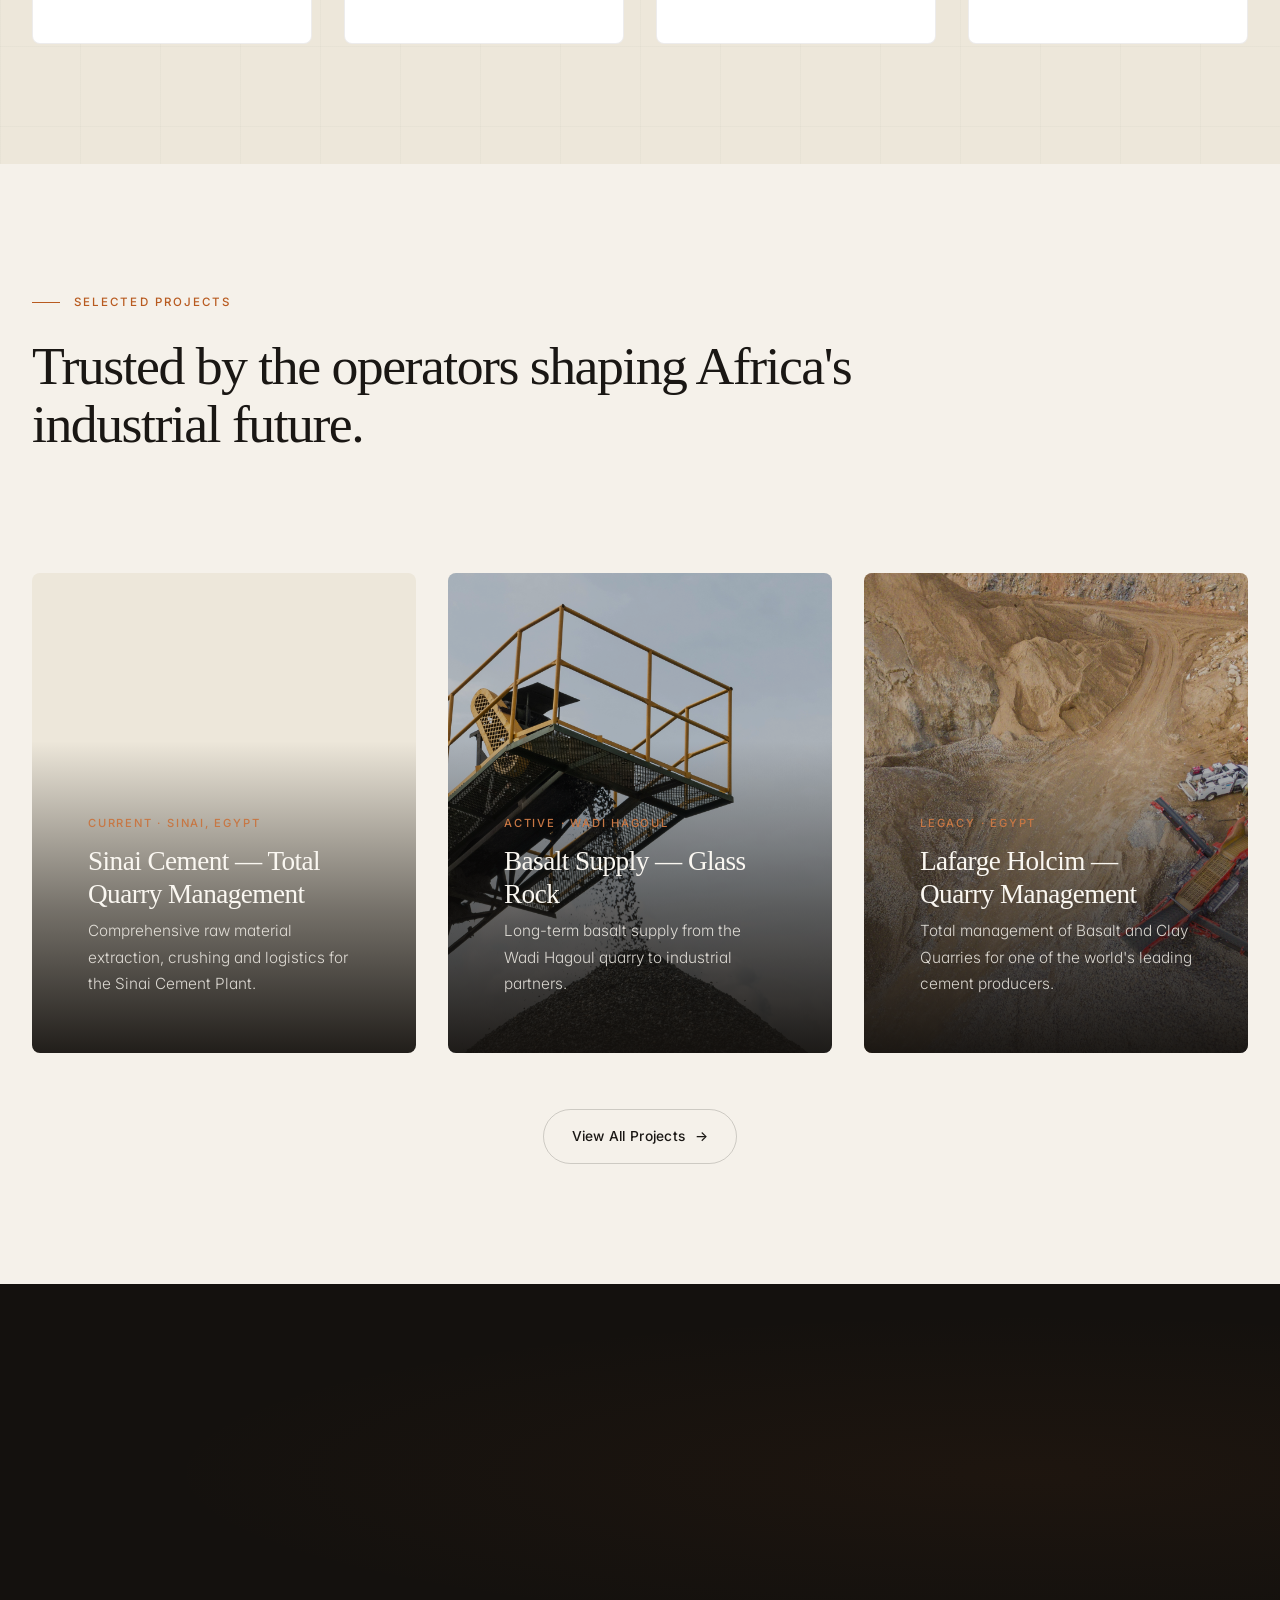
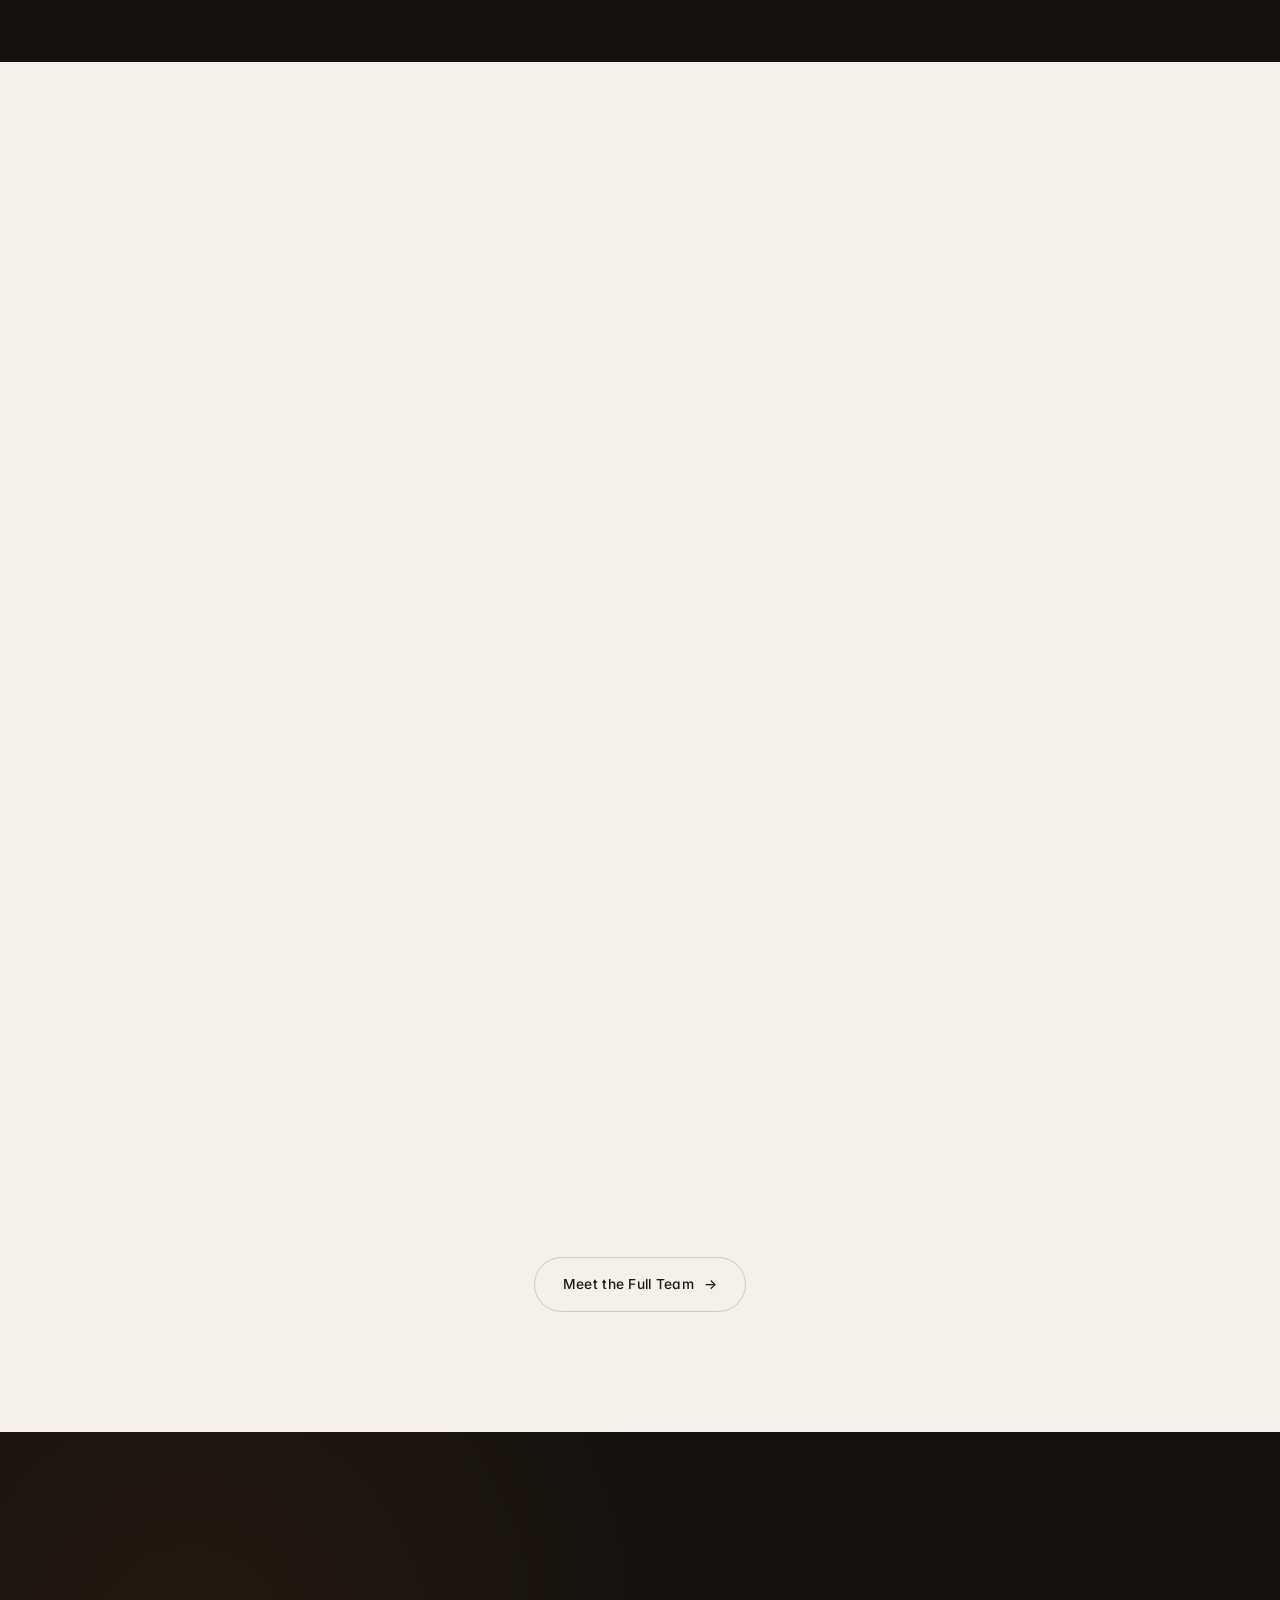
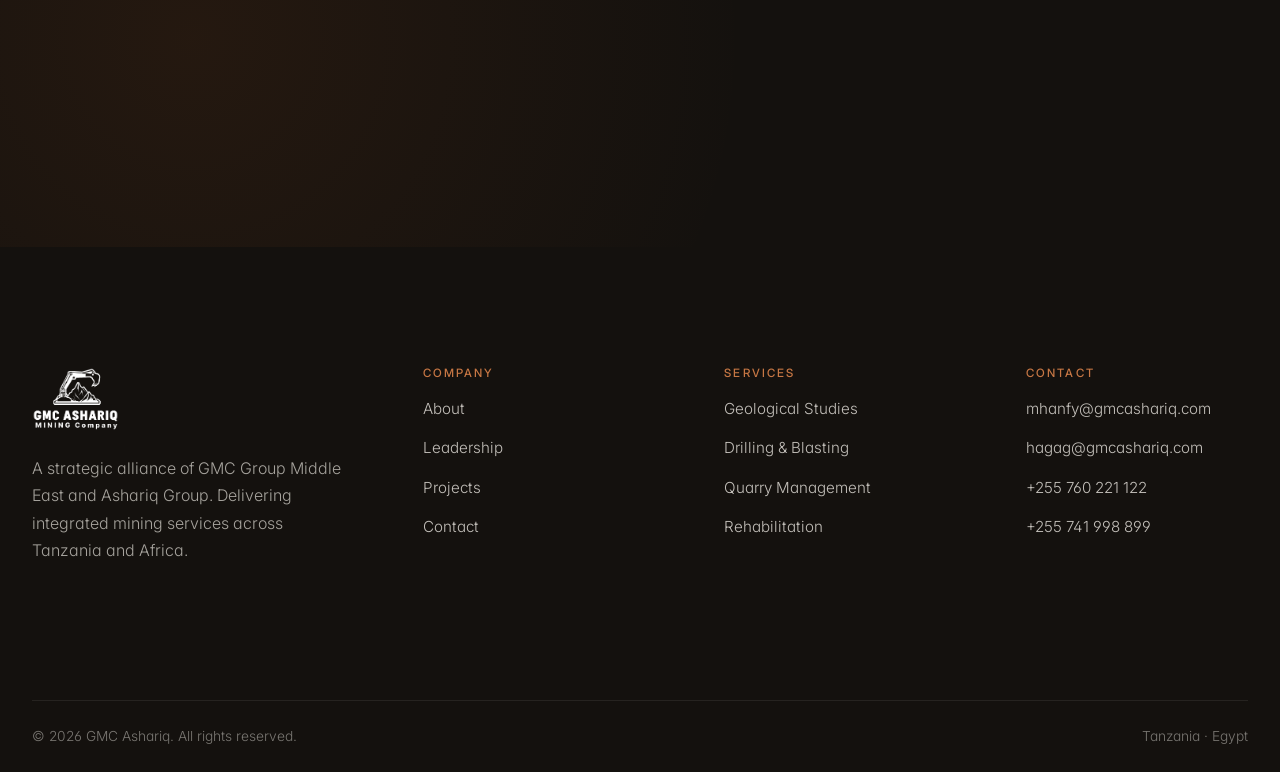
==== commit b1307fc3: "Update index.html" ====
--- a/index.html
+++ b/index.html
@@ -5,44 +5,44 @@
 <meta name="viewport" content="width=device-width, initial-scale=1" />
 <title>GMC Ashariq — Premier Mining & Industrial Services in Tanzania</title>
 <meta name="description" content="A strategic alliance of GMC Group and Ashariq Group — 30 years of mining expertise driving Tanzania's sustainable resource future." />
+<link rel="icon" type="image/png" sizes="32x32" href="assets/img/favicon-32.png">
+<link rel="icon" type="image/png" sizes="64x64" href="assets/img/favicon.png">
+<link rel="apple-touch-icon" sizes="180x180" href="assets/img/apple-touch-icon.png">
 <link rel="preconnect" href="https://fonts.googleapis.com">
 <link rel="preconnect" href="https://fonts.gstatic.com" crossorigin>
-<link href="https://fonts.googleapis.com/css2?family=Cormorant+Garamond:ital,wght@0,400;0,500;0,600;1,400&family=Inter:wght@300;400;500;600&display=swap" rel="stylesheet">
-<link rel="stylesheet" href="assets/css/style.css" />
+<link href="https://fonts.googleapis.com/css2?family=Fraunces:ital,opsz,wght,SOFT,WONK@0,9..144,300..600,0..100,0..1;1,9..144,300..600,0..100,0..1&family=Inter:wght@300;400;500;600&display=swap" rel="stylesheet">
+<link rel="stylesheet" href="assets/css/style-theme2.css" />
 </head>
 <body>
 
 <!-- HEADER -->
 <header class="site-header">
   <div class="container nav-inner">
-    <a href="index.html" class="brand">
-      <span class="brand-mark">GA</span>
-      <span class="brand-name"><strong>GMC Ashariq</strong><span>Mining &amp; Industrial</span></span>
-    </a>
+    <a href="index-theme2.html" class="brand" aria-label="GMC Ashariq Mining Company"><img src="assets/img/logo-light.png" alt="GMC Ashariq" class="brand-logo brand-logo-light" width="220" height="162" decoding="async" /><img src="assets/img/logo-dark.png" alt="" aria-hidden="true" class="brand-logo brand-logo-dark" width="220" height="162" decoding="async" /></a>
     <nav class="nav-links">
-      <a href="index.html" class="active">Home</a>
-      <a href="about.html">About</a>
-      <a href="services.html">Services</a>
-      <a href="projects.html">Projects</a>
-      <a href="leadership.html">Leadership</a>
-      <a href="contact.html">Contact</a>
+      <a href="index-theme2.html" class="active">Home</a>
+      <a href="about-theme2.html">About</a>
+      <a href="services-theme2.html">Services</a>
+      <a href="projects-theme2.html">Projects</a>
+      <a href="leadership-theme2.html">Leadership</a>
+      <a href="contact-theme2.html">Contact</a>
     </nav>
-    <a class="btn btn-ghost nav-cta" href="contact.html">Get in Touch</a>
+    <a class="btn btn-ghost nav-cta" href="contact-theme2.html">Get in Touch</a>
     <button class="nav-toggle" aria-label="Menu"><span></span><span></span><span></span></button>
   </div>
 </header>
 
 <!-- HERO -->
 <section class="hero">
-  <div class="hero-bg" style="background-image:url('https://images.unsplash.com/photo-1605300045066-78d49ade8e0d?auto=format&fit=crop&w=2400&q=80');"></div>
+  <div class="hero-bg" style="background-image:url('');"></div>
   <div class="hero-overlay"></div>
   <div class="container hero-inner">
     <div class="eyebrow reveal">GMC Group &middot; Ashariq Group</div>
     <h1 class="reveal delay-1">Shaping the future of <span class="gold">mining</span> in Africa.</h1>
     <p class="lede reveal delay-2">A strategic alliance combining three decades of mining expertise across Egypt, the Middle East and Tanzania — delivering geological excellence, operational rigour and responsible stewardship of the land.</p>
     <div class="hero-actions reveal delay-3">
-      <a class="btn btn-primary" href="services.html">Explore Our Services <span aria-hidden="true">&rarr;</span></a>
-      <a class="btn btn-ghost" href="about.html">About GMC Ashariq</a>
+      <a class="btn btn-primary" href="services-theme2.html">Explore Our Services <span aria-hidden="true">&rarr;</span></a>
+      <a class="btn btn-ghost" href="about-theme2.html">About GMC Ashariq</a>
     </div>
     <!-- <div class="hero-meta">
       <div class="hero-meta-item"><span class="label">Founded</span><span class="value">2024</span></div>
@@ -75,10 +75,10 @@
         <div class="divider"></div>
         <p>GMC Ashariq is the result of a powerful alliance between <strong>GMC Group</strong> &mdash; an experienced operator in cement-grade miningwi and quarry management across Egypt and the Middle East &mdash; and <strong>Ashariq Group</strong>, a Tanzanian operator with deep local presence and commercial expertise.</p>
         <p>Together we bring international engineering standards and local operational intelligence to one of Africa's most promising mining markets, with a focus on cement raw materials, industrial minerals, and sustainable quarry development.</p>
-        <a href="about.html" class="btn-link">Discover Our Story <span class="arrow">&rarr;</span></a>
+        <a href="about-theme2.html" class="btn-link">Discover Our Story <span class="arrow">&rarr;</span></a>
       </div>
       <div class="split-img reveal delay-2">
-        <img src="https://images.unsplash.com/photo-1559827260-dc66d52bef19?auto=format&fit=crop&w=1400&q=80" alt="Industrial mining site" />
+        <img src="./assets/img/AfricanMining.jpg" alt="Industrial mining site" />
         <span class="accent"></span>
       </div>
     </div>
@@ -95,49 +95,49 @@
     </div>
 
     <div class="grid grid-4">
-      <a href="services.html#geological" class="service-card reveal">
+      <a href="services-theme2.html#geological" class="service-card reveal">
         <span class="num">01</span>
         <h3>Geological Studies</h3>
         <p>Comprehensive geological investigations, raw material assessment and deposit characterisation.</p>
         <span class="more">Learn more <span aria-hidden="true">&rarr;</span></span>
       </a>
-      <a href="services.html#modeling" class="service-card reveal delay-1">
+      <a href="services-theme2.html#modeling" class="service-card reveal delay-1">
         <span class="num">02</span>
         <h3>Ore Body Modeling</h3>
         <p>High-resolution 3D block modelling integrating chemistry, structure, and topography.</p>
         <span class="more">Learn more <span aria-hidden="true">&rarr;</span></span>
       </a>
-      <a href="services.html#reserve" class="service-card reveal delay-2">
+      <a href="services-theme2.html#reserve" class="service-card reveal delay-2">
         <span class="num">03</span>
         <h3>Reserve Estimation</h3>
         <p>Bench-by-bench reserve calculations and volume analyses grounded in geostatistical rigour.</p>
         <span class="more">Learn more <span aria-hidden="true">&rarr;</span></span>
       </a>
-      <a href="services.html#drilling" class="service-card reveal delay-3">
+      <a href="services-theme2.html#drilling" class="service-card reveal delay-3">
         <span class="num">04</span>
         <h3>Drilling</h3>
         <p>Core drilling grid design and rotary drilling operations with 95%+ core recovery.</p>
         <span class="more">Learn more <span aria-hidden="true">&rarr;</span></span>
       </a>
-      <a href="services.html#blasting" class="service-card reveal">
+      <a href="services-theme2.html#blasting" class="service-card reveal">
         <span class="num">05</span>
         <h3>Blasting</h3>
         <p>Advanced blast design, monitoring and VOD measurement &mdash; held to the highest safety standards.</p>
         <span class="more">Learn more <span aria-hidden="true">&rarr;</span></span>
       </a>
-      <a href="services.html#quarry" class="service-card reveal delay-1">
+      <a href="services-theme2.html#quarry" class="service-card reveal delay-1">
         <span class="num">06</span>
         <h3>Quarry Management</h3>
         <p>End-to-end quarry operations &mdash; extraction, crushing, screening and logistics optimisation.</p>
         <span class="more">Learn more <span aria-hidden="true">&rarr;</span></span>
       </a>
-      <a href="services.html#rehab" class="service-card reveal delay-2">
+      <a href="services-theme2.html#rehab" class="service-card reveal delay-2">
         <span class="num">07</span>
         <h3>Rehabilitation</h3>
         <p>Mine rehabilitation studies and land restoration plans that return operational areas to ecological balance.</p>
         <span class="more">Learn more <span aria-hidden="true">&rarr;</span></span>
       </a>
-      <a href="services.html#consulting" class="service-card reveal delay-3">
+      <a href="services-theme2.html#consulting" class="service-card reveal delay-3">
         <span class="num">08</span>
         <h3>Technical Consultation</h3>
         <p>Expert advisory across mine planning, process optimisation and minerals processing.</p>
@@ -155,7 +155,7 @@
       <h2>Trusted by the operators shaping Africa's industrial future.</h2>
     </div>
     <div class="grid grid-3">
-      <a href="projects.html" class="project-tile reveal">
+      <a href="projects-theme2.html" class="project-tile reveal">
         <div class="img" style="background-image:url('https://images.unsplash.com/photo-1517089596392-fb9a9033e05b?auto=format&fit=crop&w=1400&q=80');"></div>
         <div class="overlay"></div>
         <div class="meta">
@@ -164,8 +164,8 @@
           <p>Comprehensive raw material extraction, crushing and logistics for the Sinai Cement Plant.</p>
         </div>
       </a>
-      <a href="projects.html" class="project-tile reveal delay-1">
-        <div class="img" style="background-image:url('https://images.unsplash.com/photo-1454179083322-198bb4daae41?auto=format&fit=crop&w=1400&q=80');"></div>
+      <a href="projects-theme2.html" class="project-tile reveal delay-1">
+        <div class="img" style="background-image:url('./assets//img/BasaltSupply.jpg');"></div>
         <div class="overlay"></div>
         <div class="meta">
           <span class="tag">Active &middot; Wadi Hagoul</span>
@@ -173,8 +173,8 @@
           <p>Long-term basalt supply from the Wadi Hagoul quarry to industrial partners.</p>
         </div>
       </a>
-      <a href="projects.html" class="project-tile reveal delay-2">
-        <div class="img" style="background-image:url('https://images.unsplash.com/photo-1610552050890-fe99536c2615?auto=format&fit=crop&w=1400&q=80');"></div>
+      <a href="projects-theme2.html" class="project-tile reveal delay-2">
+        <div class="img" style="background-image:url('./assets//img/Lafarge.jpg');"></div>
         <div class="overlay"></div>
         <div class="meta">
           <span class="tag">Legacy &middot; Egypt</span>
@@ -184,7 +184,7 @@
       </a>
     </div>
     <div class="center" style="margin-top: var(--space-7);">
-      <a class="btn btn-ghost" href="projects.html">View All Projects <span aria-hidden="true">&rarr;</span></a>
+      <a class="btn btn-ghost" href="projects-theme2.html">View All Projects <span aria-hidden="true">&rarr;</span></a>
     </div>
   </div>
 </section>
@@ -246,7 +246,7 @@
       </div>
     </div>
     <div class="center" style="margin-top: var(--space-7);">
-      <a class="btn btn-ghost" href="leadership.html">Meet the Full Team <span aria-hidden="true">&rarr;</span></a>
+      <a class="btn btn-ghost" href="leadership-theme2.html">Meet the Full Team <span aria-hidden="true">&rarr;</span></a>
     </div>
   </div>
 </section>
@@ -259,7 +259,7 @@
       <h2>Ready to discuss your project?</h2>
       <p>From geological survey to total quarry management &mdash; talk to our engineering team about your operation.</p>
     </div>
-    <a class="btn btn-primary reveal delay-1" href="contact.html">Contact GMC Ashariq <span aria-hidden="true">&rarr;</span></a>
+    <a class="btn btn-primary reveal delay-1" href="contact-theme2.html">Contact GMC Ashariq <span aria-hidden="true">&rarr;</span></a>
   </div>
 </section>
 
@@ -268,28 +268,25 @@
   <div class="container">
     <div class="footer-grid">
       <div class="footer-brand">
-        <a href="index.html" class="brand">
-          <span class="brand-mark">GA</span>
-          <span class="brand-name"><strong>GMC Ashariq</strong><span>Mining &amp; Industrial</span></span>
-        </a>
+        <a href="index-theme2.html" class="brand" aria-label="GMC Ashariq Mining Company"><img src="assets/img/logo-light.png" alt="GMC Ashariq" class="brand-logo brand-logo-light" width="220" height="162" decoding="async" /><img src="assets/img/logo-dark.png" alt="" aria-hidden="true" class="brand-logo brand-logo-dark" width="220" height="162" decoding="async" /></a>
         <p>A strategic alliance of GMC Group Middle East and Ashariq Group. Delivering integrated mining services across Tanzania and Africa.</p>
       </div>
       <div class="footer-col">
         <h5>Company</h5>
         <ul>
-          <li><a href="about.html">About</a></li>
-          <li><a href="leadership.html">Leadership</a></li>
-          <li><a href="projects.html">Projects</a></li>
-          <li><a href="contact.html">Contact</a></li>
+          <li><a href="about-theme2.html">About</a></li>
+          <li><a href="leadership-theme2.html">Leadership</a></li>
+          <li><a href="projects-theme2.html">Projects</a></li>
+          <li><a href="contact-theme2.html">Contact</a></li>
         </ul>
       </div>
       <div class="footer-col">
         <h5>Services</h5>
         <ul>
-          <li><a href="services.html#geological">Geological Studies</a></li>
-          <li><a href="services.html#drilling">Drilling &amp; Blasting</a></li>
-          <li><a href="services.html#quarry">Quarry Management</a></li>
-          <li><a href="services.html#rehab">Rehabilitation</a></li>
+          <li><a href="services-theme2.html#geological">Geological Studies</a></li>
+          <li><a href="services-theme2.html#drilling">Drilling &amp; Blasting</a></li>
+          <li><a href="services-theme2.html#quarry">Quarry Management</a></li>
+          <li><a href="services-theme2.html#rehab">Rehabilitation</a></li>
         </ul>
       </div>
       <div class="footer-col">
@@ -310,5 +307,4 @@
 </footer>
 
 <script src="assets/js/main.js"></script>
-</body>
-</html>
+</bo
--- a/assets/css/style-theme2.css
+++ b/assets/css/style-theme2.css
@@ -0,0 +1,1505 @@
+/* =========================================================
+   GMC ASHARIQ — Theme 2 "MERIDIAN"
+   Editorial · Modern serif · Cream + Copper
+   Drop-in alternate stylesheet — same class names as Theme 1
+   ========================================================= */
+
+/* ---------- Tokens ---------- */
+:root {
+  /* Warm light surfaces */
+  --cream-50:  #FAF7F1;
+  --cream-100: #F5F1EA;   /* primary bg */
+  --cream-200: #EDE7DA;   /* alt bg / sand */
+  --cream-300: #E2DACB;   /* dividers / hairlines */
+  --paper:     #FFFFFF;   /* card surface */
+
+  /* Warm deep tones (used in hero, stats, footer, dark sections) */
+  --ink-900:   #14110E;   /* deep warm black */
+  --ink-800:   #1F1A15;
+  --ink-700:   #2A231D;
+  --ink-600:   #3A312A;
+
+  /* Text */
+  --ink:       #1A1714;
+  --ink-soft:  #3B3530;
+  --text:      #4A433D;
+  --mute:      #7A736A;
+  --line:      rgba(26,23,20,0.08);
+  --line-strong: rgba(26,23,20,0.18);
+  --line-dark: rgba(245,241,234,0.10);
+
+  /* Accent: refined copper */
+  --copper-700: #7A3914;
+  --copper-600: #8E461A;
+  --copper-500: #B85A1F;   /* primary accent */
+  --copper-400: #C77744;
+  --copper-300: #D9966B;
+
+  /* Theme-1 variable aliases (so inline color:var(--gold-500) styles in HTML still work) */
+  --navy-900:  var(--cream-100);
+  --navy-800:  var(--cream-100);
+  --navy-700:  var(--paper);
+  --navy-600:  var(--cream-200);
+  --navy-500:  var(--cream-300);
+  --navy-400:  var(--cream-300);
+  --navy-300:  var(--mute);
+
+  --gold-700:  var(--copper-700);
+  --gold-600:  var(--copper-600);
+  --gold-500:  var(--copper-500);
+  --gold-400:  var(--copper-400);
+  --gold-300:  var(--copper-300);
+
+  --ivory:     var(--ink);          /* headings remap */
+  --bone:      var(--text);
+  --stone:     var(--text);
+  --slate-mute: var(--mute);
+  --slate-line: var(--line);
+  --slate-line-strong: var(--line-strong);
+
+  /* Typography */
+  --font-display: "Fraunces", "Cormorant Garamond", "Times New Roman", serif;
+  --font-body:    "Inter", -apple-system, BlinkMacSystemFont, "Segoe UI", sans-serif;
+  --font-mono:    "JetBrains Mono", ui-monospace, "SF Mono", monospace;
+
+  /* Spacing — slightly more generous than Theme 1 */
+  --space-1: 4px; --space-2: 8px; --space-3: 12px; --space-4: 16px;
+  --space-5: 24px; --space-6: 32px; --space-7: 56px; --space-8: 80px;
+  --space-9: 120px; --space-10: 160px; --space-11: 200px;
+
+  /* Layout */
+  --container: 1320px;
+  --container-wide: 1480px;
+  --radius-sm: 4px;
+  --radius-md: 8px;
+  --radius-lg: 16px;
+  --radius-pill: 999px;
+
+  /* Motion */
+  --ease: cubic-bezier(.22,.61,.36,1);
+  --ease-out: cubic-bezier(.16,1,.3,1);
+  --t-fast: 220ms;
+  --t-med: 420ms;
+  --t-slow: 900ms;
+
+  /* Elevation */
+  --shadow-xs: 0 1px 2px rgba(26,23,20,.04);
+  --shadow-sm: 0 2px 8px rgba(26,23,20,.05);
+  --shadow-md: 0 16px 40px rgba(26,23,20,.08);
+  --shadow-lg: 0 32px 80px rgba(26,23,20,.10);
+}
+
+/* ---------- Reset ---------- */
+*, *::before, *::after { box-sizing: border-box; }
+html { scroll-behavior: smooth; -webkit-text-size-adjust: 100%; }
+body {
+  margin: 0;
+  background: var(--cream-100);
+  color: var(--text);
+  font-family: var(--font-body);
+  font-size: 16px;
+  line-height: 1.7;
+  font-weight: 400;
+  font-feature-settings: "ss01", "cv11";
+  -webkit-font-smoothing: antialiased;
+  -moz-osx-font-smoothing: grayscale;
+  overflow-x: hidden;
+}
+img, svg, video { max-width: 100%; display: block; }
+a { color: inherit; text-decoration: none; transition: color var(--t-fast) var(--ease); }
+button { font: inherit; cursor: pointer; border: 0; background: none; color: inherit; }
+ul, ol { margin: 0; padding: 0; list-style: none; }
+input, textarea, select { font: inherit; color: inherit; }
+::selection { background: var(--copper-500); color: var(--cream-50); }
+
+/* ---------- Typography ---------- */
+h1, h2, h3, h4, h5 {
+  font-family: var(--font-display);
+  font-weight: 400;
+  font-variation-settings: "opsz" 144, "SOFT" 0, "WONK" 0;
+  color: var(--ink);
+  margin: 0 0 var(--space-4);
+  letter-spacing: -0.022em;
+  line-height: 1.05;
+}
+h1 {
+  font-size: clamp(2.8rem, 6vw, 5.4rem);
+  font-weight: 400;
+  letter-spacing: -0.032em;
+  line-height: 1.0;
+}
+h2 {
+  font-size: clamp(2.2rem, 4.2vw, 3.6rem);
+  letter-spacing: -0.028em;
+  line-height: 1.08;
+}
+h3 {
+  font-size: clamp(1.4rem, 2.2vw, 1.85rem);
+  line-height: 1.2;
+  letter-spacing: -0.016em;
+}
+h4 { font-size: 1.25rem; }
+p  { margin: 0 0 var(--space-4); color: var(--text); }
+strong { color: var(--ink); font-weight: 500; }
+small { font-size: 0.86rem; color: var(--mute); }
+em { font-style: italic; }
+
+/* Display italic accent (theme 1 used gold italic — theme 2 uses copper italic with Fraunces SOFT) */
+h1 em, h2 em, h3 em, .hero h1 .gold {
+  font-style: italic !important;
+  color: var(--copper-500) !important;
+  font-variation-settings: "opsz" 144, "SOFT" 100, "WONK" 1;
+  font-weight: 400;
+}
+
+.eyebrow {
+  display: inline-flex;
+  align-items: center;
+  gap: 14px;
+  font-family: var(--font-body);
+  font-size: 0.72rem;
+  font-weight: 500;
+  text-transform: uppercase;
+  letter-spacing: 0.18em;
+  color: var(--copper-500);
+  margin-bottom: var(--space-5);
+}
+.eyebrow::before {
+  content: "";
+  width: 28px;
+  height: 1px;
+  background: var(--copper-500);
+}
+
+.lede {
+  font-size: 1.18rem;
+  line-height: 1.65;
+  color: var(--ink-soft);
+  max-width: 64ch;
+  font-weight: 300;
+}
+
+/* ---------- Layout ---------- */
+.container {
+  width: 100%;
+  max-width: var(--container);
+  margin: 0 auto;
+  padding: 0 var(--space-6);
+}
+.container-wide { max-width: var(--container-wide); margin: 0 auto; padding: 0 var(--space-6); }
+.section { padding: var(--space-9) 0; }
+.section-tight { padding: var(--space-8) 0; }
+.section-loose { padding: var(--space-10) 0; }
+.section-divider { border-top: 1px solid var(--line); }
+
+@media (max-width: 768px) {
+  .section { padding: 80px 0; }
+  .section-loose { padding: 96px 0; }
+  .container { padding: 0 24px; }
+}
+
+/* Grid helpers */
+.grid { display: grid; gap: var(--space-6); }
+.grid-2 { grid-template-columns: repeat(2, 1fr); }
+.grid-3 { grid-template-columns: repeat(3, 1fr); }
+.grid-4 { grid-template-columns: repeat(4, 1fr); }
+@media (max-width: 960px) {
+  .grid-3, .grid-4 { grid-template-columns: repeat(2, 1fr); }
+}
+@media (max-width: 620px) {
+  .grid-2, .grid-3, .grid-4 { grid-template-columns: 1fr; gap: var(--space-5); }
+}
+
+/* ---------- Buttons (PILL, refined) ---------- */
+.btn {
+  display: inline-flex;
+  align-items: center;
+  gap: 10px;
+  padding: 15px 28px;
+  font-family: var(--font-body);
+  font-size: 0.86rem;
+  font-weight: 500;
+  letter-spacing: 0.02em;
+  text-transform: none;
+  border-radius: var(--radius-pill);
+  transition: all var(--t-med) var(--ease);
+  cursor: pointer;
+  position: relative;
+  border: 1px solid transparent;
+}
+.btn-primary {
+  background: var(--ink-900);
+  color: var(--cream-50);
+}
+.btn-primary:hover {
+  background: var(--copper-500);
+  color: var(--cream-50);
+  transform: translateY(-2px);
+  box-shadow: var(--shadow-md);
+}
+.btn-ghost {
+  background: transparent;
+  color: var(--ink);
+  border: 1px solid var(--line-strong);
+}
+.btn-ghost:hover {
+  background: var(--ink);
+  color: var(--cream-50);
+  border-color: var(--ink);
+  transform: translateY(-2px);
+}
+
+/* Buttons in dark-context (hero, stats CTA) */
+.hero .btn-ghost, .page-hero .btn-ghost, .cta-strip .btn-ghost {
+  border-color: rgba(245,241,234,0.30);
+  color: var(--cream-50);
+}
+.hero .btn-ghost:hover, .page-hero .btn-ghost:hover {
+  background: var(--cream-50);
+  color: var(--ink-900);
+  border-color: var(--cream-50);
+}
+.hero .btn-primary, .page-hero .btn-primary {
+  background: var(--copper-500);
+  color: var(--cream-50);
+}
+.hero .btn-primary:hover, .page-hero .btn-primary:hover {
+  background: var(--cream-50);
+  color: var(--ink-900);
+}
+
+.btn-link {
+  display: inline-flex;
+  align-items: center;
+  gap: 10px;
+  font-size: 0.84rem;
+  font-weight: 500;
+  letter-spacing: 0.01em;
+  text-transform: none;
+  color: var(--ink);
+  padding: 6px 0;
+  border-bottom: 1px solid var(--line-strong);
+}
+.btn-link:hover { color: var(--copper-500); border-bottom-color: var(--copper-500); }
+.btn-link .arrow { transition: transform var(--t-med) var(--ease); display: inline-block; }
+.btn-link:hover .arrow { transform: translateX(6px); }
+
+/* ---------- Header / Nav ---------- */
+.site-header {
+  position: fixed;
+  top: 0; left: 0; right: 0;
+  z-index: 100;
+  padding: 22px 0;
+  background: rgba(245, 241, 234, 0.0);
+  transition: background var(--t-med) var(--ease), padding var(--t-med) var(--ease), border-color var(--t-med) var(--ease), backdrop-filter var(--t-med) var(--ease);
+  border-bottom: 1px solid transparent;
+}
+.site-header.scrolled {
+  background: rgba(245, 241, 234, 0.85);
+  backdrop-filter: blur(20px) saturate(1.1);
+  -webkit-backdrop-filter: blur(20px) saturate(1.1);
+  padding: 14px 0;
+  border-bottom-color: var(--line);
+}
+.nav-inner {
+  display: flex;
+  align-items: center;
+  justify-content: space-between;
+  gap: var(--space-6);
+}
+
+/* Brand logo (replaces the previous GA monogram + wordmark) */
+.brand {
+  display: inline-flex;
+  align-items: center;
+  line-height: 0;
+  position: relative;
+  z-index: 1;
+}
+.brand-logo {
+  display: block;
+  height: 52px;
+  width: auto;
+  max-width: 260px;
+  object-fit: contain;
+  transition: opacity 220ms var(--ease), height 320ms var(--ease);
+}
+
+/* Default: show the LIGHT logo (over the dark hero / dark sections).
+   When the header has scrolled onto the cream surface, swap to the DARK logo. */
+.brand-logo-dark { display: none; }
+.site-header.scrolled .brand-logo-light { display: none; }
+.site-header.scrolled .brand-logo-dark  { display: block; }
+
+.site-header.scrolled .brand-logo { height: 44px; }
+
+/* Keep the hamburger lines light when sitting over the hero (no scroll yet). */
+.site-header:not(.scrolled) .nav-toggle span { background: var(--cream-50); }
+
+@media (max-width: 768px) {
+  .brand-logo { height: 42px; }
+  .site-header.scrolled .brand-logo { height: 38px; }
+}
+@media (max-width: 420px) {
+  .brand-logo { height: 38px; max-width: 200px; }
+  .site-header.scrolled .brand-logo { height: 34px; }
+}
+
+.nav-links {
+  display: flex;
+  align-items: center;
+  gap: var(--space-7);
+}
+.nav-links a {
+  font-size: 0.92rem;
+  font-weight: 400;
+  letter-spacing: 0.005em;
+  text-transform: none;
+  color: var(--ink);
+  position: relative;
+  padding: 8px 0;
+}
+.site-header:not(.scrolled) .nav-links a { color: rgba(245,241,234,0.90); }
+.site-header:not(.scrolled) .nav-links a:hover,
+.site-header:not(.scrolled) .nav-links a.active { color: var(--cream-50); }
+
+.nav-links a::after {
+  content: "";
+  position: absolute;
+  left: 0; bottom: 0;
+  width: 0; height: 1px;
+  background: var(--copper-500);
+  transition: width var(--t-med) var(--ease);
+}
+.nav-links a:hover, .nav-links a.active { color: var(--copper-500); }
+.nav-links a:hover::after, .nav-links a.active::after { width: 100%; }
+
+.nav-cta { display: inline-flex; }
+.site-header:not(.scrolled) .nav-cta.btn-ghost { border-color: rgba(245,241,234,0.30); color: var(--cream-50); }
+
+.nav-toggle {
+  display: none;
+  flex-direction: column;
+  gap: 5px;
+  padding: 8px;
+}
+.nav-toggle span {
+  width: 24px; height: 1.5px;
+  background: var(--ink);
+  transition: transform var(--t-med) var(--ease), opacity var(--t-fast) var(--ease);
+}
+.nav-toggle.open span:nth-child(1) { transform: translateY(6.5px) rotate(45deg); }
+.nav-toggle.open span:nth-child(2) { opacity: 0; }
+.nav-toggle.open span:nth-child(3) { transform: translateY(-6.5px) rotate(-45deg); }
+
+/* ============================================================================
+   Mobile menu (slide-in sheet) — refactored for high-FPS on mobile.
+   Visual design unchanged from previous version.
+   ----------------------------------------------------------------------------
+   Performance notes (see THEME2_NOTES / main.js for the cause-and-fix log):
+     • Backdrop uses opacity + pointer-events (compositor-only) — no
+       backdrop-filter on mobile, no visibility transition.
+     • Panel uses translate3d + will-change to stay on its own GPU layer.
+     • `contain: layout paint style` isolates the panel — its animation can't
+       trigger layout/paint outside the sheet.
+     • Scroll lock is handled by `overflow:hidden` on <html>+<body> (set via
+       JS class) — no position:fixed snap, no scrollY reset, no header
+       re-animation while open.
+     • Header's blur is suppressed while menu is open to avoid stacked
+       backdrop-filter passes.
+   ========================================================================= */
+
+/* Backdrop (no backdrop-filter on mobile for FPS) */
+.nav-backdrop {
+  position: fixed;
+  inset: 0;
+  background: rgba(20, 17, 14, 0.50);
+  opacity: 0;
+  pointer-events: none;
+  z-index: 95;
+  transition: opacity 320ms cubic-bezier(.22, 1, .36, 1);
+  will-change: opacity;
+}
+.nav-backdrop.show {
+  opacity: 1;
+  pointer-events: auto;
+}
+.nav-close { display: none; }
+
+/* Scroll lock — applied to <html> and <body> by JS when menu opens.
+   Preserves scroll position without position:fixed snapping. */
+html.nav-open,
+html.nav-open body {
+  overflow: hidden !important;
+  /* Lock viewport height so iOS Safari can't rubber-band beyond it. */
+  height: 100% !important;
+}
+
+@media (max-width: 1024px) {
+  .nav-cta { display: none; }
+  .nav-toggle {
+    display: flex;
+    transition: opacity 200ms cubic-bezier(.22, 1, .36, 1),
+                transform 200ms cubic-bezier(.22, 1, .36, 1);
+  }
+
+  /* While menu is open: kill the header blur (one compositor pass instead of
+     two) and visually retire the hamburger. */
+  body.nav-open .site-header.scrolled {
+    background: rgba(245, 241, 234, 0.96);
+    backdrop-filter: none;
+    -webkit-backdrop-filter: none;
+  }
+  body.nav-open .nav-toggle {
+    opacity: 0;
+    pointer-events: none;
+    transform: scale(.92);
+  }
+
+  /* Panel: parked off-screen on its own compositor layer. */
+  .nav-links {
+    display: flex;
+    flex-direction: column;
+    align-items: stretch;
+    gap: 0;
+    position: fixed;
+    top: 0;
+    right: 0;
+    bottom: 0;
+    width: min(440px, 88vw);
+    max-width: 100vw;
+    padding: 104px var(--space-7) var(--space-7);
+    background: var(--cream-100);
+    border-left: 1px solid var(--line);
+    box-shadow: -24px 0 72px rgba(20, 17, 14, 0.18);
+    z-index: 100;
+    overflow-y: auto;
+    -webkit-overflow-scrolling: touch;
+    overscroll-behavior: contain;
+    /* GPU compositor layer — translate3d forces it; will-change keeps it. */
+    transform: translate3d(100%, 0, 0);
+    -webkit-transform: translate3d(100%, 0, 0);
+    will-change: transform;
+    transition: transform 360ms cubic-bezier(.22, 1, .36, 1);
+    /* Contain layout/paint so animation can't reflow the document. */
+    contain: layout paint style;
+    /* Off-screen panel can't be tapped. */
+    pointer-events: none;
+  }
+  .nav-links.mobile-open {
+    transform: translate3d(0, 0, 0);
+    -webkit-transform: translate3d(0, 0, 0);
+    pointer-events: auto;
+  }
+
+  .nav-links a {
+    font-size: 1.75rem;
+    font-family: var(--font-display);
+    font-weight: 400;
+    text-transform: none;
+    letter-spacing: -0.022em;
+    color: var(--ink) !important;
+    padding: 18px 0;
+    border-bottom: 1px solid var(--line);
+    transition: color 200ms cubic-bezier(.22, 1, .36, 1);
+    /* Crisp touch response, no 300ms tap delay, no grey flash on iOS. */
+    -webkit-tap-highlight-color: transparent;
+    touch-action: manipulation;
+  }
+  .nav-links a:hover,
+  .nav-links a:active,
+  .nav-links a.active { color: var(--copper-500) !important; }
+  /* Hide the desktop hover underline indicator inside the panel */
+  .nav-links a::after { display: none; }
+
+  /* Close (X) button — injected by JS, top-right of the panel */
+  .nav-close {
+    display: grid;
+    place-items: center;
+    position: absolute;
+    top: 26px;
+    right: 26px;
+    width: 44px;
+    height: 44px;
+    background: transparent;
+    border: 1px solid var(--line-strong);
+    color: var(--ink);
+    cursor: pointer;
+    border-radius: 50%;
+    transition: border-color 200ms cubic-bezier(.22, 1, .36, 1),
+                color 200ms cubic-bezier(.22, 1, .36, 1),
+                background 200ms cubic-bezier(.22, 1, .36, 1),
+                transform 200ms cubic-bezier(.22, 1, .36, 1);
+    will-change: transform;
+    -webkit-tap-highlight-color: transparent;
+    touch-action: manipulation;
+  }
+  .nav-close:hover {
+    border-color: var(--ink);
+    background: var(--ink);
+    color: var(--cream-50);
+    transform: rotate(90deg);
+  }
+  .nav-close:active { transform: scale(.94); }
+  .nav-close:focus-visible {
+    outline: 2px solid var(--copper-500);
+    outline-offset: 3px;
+  }
+}
+
+/* Belt-and-braces: keep the panel inert on desktop even if class lingers. */
+@media (min-width: 1025px) {
+  .nav-backdrop { display: none !important; }
+  .nav-close { display: none !important; }
+  .nav-links {
+    transform: none !important;
+    -webkit-transform: none !important;
+    pointer-events: auto !important;
+    contain: none !important;
+    will-change: auto !important;
+  }
+}
+
+@media (prefers-reduced-motion: reduce) {
+  .nav-backdrop,
+  .nav-links,
+  .nav-close,
+  .nav-toggle { transition: none !important; }
+}
+
+/* ---------- Hero ---------- */
+.hero {
+  position: relative;
+  min-height: 100vh;
+  display: flex;
+  align-items: center;
+  padding: 160px 0 100px;
+  overflow: hidden;
+  background: var(--ink-900);
+}
+.hero-bg {
+  position: absolute;
+  inset: 0;
+  background-size: cover;
+  background-position: center;
+  filter: brightness(.6) contrast(1.04) saturate(.85);
+  transform: scale(1.04);
+}
+.hero-overlay {
+  position: absolute; inset: 0;
+  background:
+    linear-gradient(180deg, rgba(20,17,14,.50) 0%, rgba(20,17,14,.60) 40%, rgba(20,17,14,.92) 100%),
+    radial-gradient(ellipse at 25% 40%, rgba(184,90,31,.10) 0%, transparent 60%);
+}
+.hero-inner {
+  position: relative;
+  z-index: 2;
+  max-width: 920px;
+}
+.hero .eyebrow { color: var(--copper-400); }
+.hero .eyebrow::before { background: var(--copper-400); }
+.hero h1 {
+  margin-bottom: var(--space-5);
+  color: var(--cream-50);
+  font-weight: 300;
+  letter-spacing: -0.035em;
+}
+.hero h1 .gold {
+  color: var(--copper-400) !important;
+  font-style: italic;
+  font-weight: 400;
+  font-variation-settings: "opsz" 144, "SOFT" 100, "WONK" 1;
+}
+.hero .lede {
+  font-size: 1.28rem;
+  color: rgba(245,241,234,0.85);
+  margin-bottom: var(--space-7);
+  max-width: 62ch;
+  font-weight: 300;
+}
+.hero-actions { display: flex; gap: var(--space-4); flex-wrap: wrap; }
+
+.hero-meta {
+  position: absolute;
+  bottom: 48px; left: 0; right: 0;
+  z-index: 2;
+  display: flex;
+  justify-content: space-between;
+  align-items: end;
+  gap: var(--space-6);
+  border-top: 1px solid rgba(245,241,234,0.14);
+  padding-top: var(--space-5);
+}
+.hero-meta .container,
+.hero-meta-item { /* if nested */ }
+.hero-meta-item { display: flex; flex-direction: column; gap: 6px; }
+.hero-meta-item .label {
+  font-size: 0.7rem;
+  letter-spacing: 0.18em;
+  text-transform: uppercase;
+  color: var(--copper-400);
+  font-weight: 500;
+}
+.hero-meta-item .value {
+  font-family: var(--font-display);
+  font-size: 1.5rem;
+  color: var(--cream-50);
+  font-weight: 400;
+  letter-spacing: -0.01em;
+}
+
+@media (max-width: 768px) {
+  .hero { min-height: 90vh; padding: 130px 0 70px; }
+  .hero-meta { position: static; flex-wrap: wrap; margin-top: var(--space-8); }
+  .hero-meta-item { flex: 1 1 45%; }
+}
+
+/* ---------- Page Hero (inner pages) ---------- */
+.page-hero {
+  position: relative;
+  padding: 240px 0 130px;
+  overflow: hidden;
+  background: var(--ink-900);
+  border-bottom: 1px solid var(--line);
+}
+.page-hero-bg {
+  position: absolute; inset: 0;
+  background-size: cover; background-position: center;
+  filter: brightness(.50) contrast(1.04) saturate(.85);
+}
+.page-hero-overlay {
+  position: absolute; inset: 0;
+  background:
+    linear-gradient(180deg, rgba(20,17,14,.50), rgba(20,17,14,.85)),
+    linear-gradient(90deg, rgba(20,17,14,.55), rgba(20,17,14,0));
+}
+.page-hero-inner { position: relative; z-index: 2; max-width: 820px; }
+.page-hero h1 {
+  margin-bottom: var(--space-4);
+  color: var(--cream-50);
+  font-weight: 300;
+}
+.page-hero h1 em { color: var(--copper-400) !important; }
+.page-hero .eyebrow { color: var(--copper-400); }
+.page-hero .eyebrow::before { background: var(--copper-400); }
+.page-hero .lede { color: rgba(245,241,234,0.84); font-weight: 300; }
+
+.crumbs {
+  display: flex; gap: 10px; align-items: center;
+  font-size: 0.74rem; letter-spacing: 0.14em; text-transform: uppercase;
+  color: rgba(245,241,234,0.55);
+  margin-bottom: var(--space-5);
+  font-weight: 500;
+}
+.crumbs a { color: var(--copper-400); }
+.crumbs a:hover { color: var(--cream-50); }
+.crumbs span.sep { color: rgba(245,241,234,0.35); }
+
+@media (max-width: 768px) {
+  .page-hero { padding: 180px 0 90px; }
+}
+
+/* ---------- Cards (LIGHT theme) ---------- */
+.card {
+  background: var(--paper);
+  border: 1px solid var(--line);
+  padding: var(--space-7) var(--space-6);
+  transition: transform var(--t-med) var(--ease-out), border-color var(--t-med) var(--ease), box-shadow var(--t-med) var(--ease), background var(--t-med) var(--ease);
+  position: relative;
+  overflow: hidden;
+  border-radius: var(--radius-md);
+}
+.card:hover {
+  border-color: var(--line-strong);
+  background: var(--paper);
+  transform: translateY(-4px);
+  box-shadow: var(--shadow-md);
+}
+.card h3 { margin-bottom: var(--space-3); color: var(--ink); }
+.card p { color: var(--text); }
+.card .card-num {
+  font-family: var(--font-body);
+  font-size: 0.72rem;
+  color: var(--copper-500);
+  letter-spacing: 0.18em;
+  text-transform: uppercase;
+  margin-bottom: var(--space-4);
+  display: block;
+  font-weight: 500;
+}
+.card .card-ico {
+  width: 56px; height: 56px;
+  display: grid; place-items: center;
+  border: 1px solid var(--line-strong);
+  color: var(--copper-500);
+  margin-bottom: var(--space-5);
+  border-radius: 50%;
+  transition: background var(--t-med) var(--ease), color var(--t-med) var(--ease), border-color var(--t-med) var(--ease);
+}
+.card:hover .card-ico { background: var(--ink-900); color: var(--cream-50); border-color: var(--ink-900); }
+
+/* Service Card — minimal editorial card with bottom rule */
+.service-card {
+  background: var(--paper);
+  border: 1px solid var(--line);
+  padding: var(--space-7) var(--space-6);
+  position: relative;
+  display: flex;
+  flex-direction: column;
+  gap: var(--space-4);
+  transition: all var(--t-med) var(--ease-out);
+  min-height: 320px;
+  border-radius: var(--radius-md);
+  overflow: hidden;
+}
+.service-card::before {
+  content: "";
+  position: absolute;
+  bottom: 0; left: 0;
+  width: 100%; height: 2px;
+  background: var(--copper-500);
+  transform: scaleX(0);
+  transform-origin: left;
+  transition: transform var(--t-slow) var(--ease-out);
+}
+.service-card:hover {
+  background: var(--paper);
+  transform: translateY(-6px);
+  box-shadow: var(--shadow-md);
+  border-color: var(--line-strong);
+}
+.service-card:hover::before { transform: scaleX(1); }
+.service-card .num {
+  font-family: var(--font-display);
+  font-size: 0.88rem;
+  color: var(--copper-500);
+  letter-spacing: 0.04em;
+  font-style: italic;
+}
+.service-card h3 {
+  font-size: 1.5rem;
+  margin: 0;
+  color: var(--ink);
+  letter-spacing: -0.02em;
+}
+.service-card p { color: var(--text); margin: 0; flex-grow: 1; font-size: 0.96rem; }
+.service-card .more {
+  display: inline-flex; align-items: center; gap: 8px;
+  font-size: 0.82rem; letter-spacing: 0.005em; text-transform: none;
+  color: var(--ink);
+  margin-top: auto;
+  font-weight: 500;
+  transition: color var(--t-fast) var(--ease), gap var(--t-med) var(--ease);
+}
+.service-card:hover .more { color: var(--copper-500); gap: 12px; }
+
+/* ---------- Project tiles ---------- */
+.project-tile {
+  position: relative;
+  overflow: hidden;
+  aspect-ratio: 4 / 5;
+  background: var(--cream-200);
+  border: 0;
+  border-radius: var(--radius-md);
+}
+.project-tile .img {
+  position: absolute; inset: 0;
+  background-size: cover; background-position: center;
+  transform: scale(1.04);
+  transition: transform 1.4s var(--ease-out), filter var(--t-med) var(--ease);
+  filter: brightness(.78) saturate(.92);
+}
+.project-tile:hover .img { transform: scale(1.10); filter: brightness(.66); }
+.project-tile .overlay {
+  position: absolute; inset: 0;
+  background:
+    linear-gradient(180deg, transparent 35%, rgba(20,17,14,.55) 70%, rgba(20,17,14,.94) 100%);
+}
+.project-tile .meta {
+  position: absolute;
+  left: var(--space-7); right: var(--space-7); bottom: var(--space-7);
+  z-index: 2;
+}
+.project-tile .tag {
+  display: inline-block;
+  font-size: 0.7rem;
+  letter-spacing: 0.16em;
+  text-transform: uppercase;
+  color: var(--copper-400);
+  margin-bottom: var(--space-3);
+  font-weight: 500;
+}
+.project-tile h3 {
+  font-size: 1.7rem;
+  margin: 0 0 var(--space-2);
+  color: var(--cream-50);
+  font-weight: 400;
+  letter-spacing: -0.02em;
+}
+.project-tile p {
+  color: rgba(245,241,234,0.86);
+  font-size: 0.96rem;
+  margin: 0;
+  font-weight: 300;
+}
+
+/* ---------- Stats (DARK section in theme 2) ---------- */
+.stats {
+  background: var(--ink-900);
+  position: relative;
+  border-top: 0;
+  border-bottom: 0;
+  color: var(--cream-50);
+  overflow: hidden;
+}
+.stats::before {
+  content: "";
+  position: absolute; inset: 0;
+  background: radial-gradient(ellipse at 80% 50%, rgba(184,90,31,0.06), transparent 60%);
+  pointer-events: none;
+}
+.stats-grid {
+  display: grid;
+  grid-template-columns: repeat(4, 1fr);
+  position: relative;
+}
+.stat-item {
+  padding: var(--space-9) var(--space-6);
+  border-right: 1px solid rgba(245,241,234,0.08);
+  text-align: left;
+}
+.stat-item:last-child { border-right: 0; }
+.stat-item .num {
+  font-family: var(--font-display);
+  font-size: clamp(3.2rem, 5.4vw, 5rem);
+  color: var(--cream-50);
+  line-height: 1;
+  margin-bottom: var(--space-4);
+  font-weight: 300;
+  letter-spacing: -0.03em;
+}
+.stat-item .label {
+  font-size: 0.74rem;
+  letter-spacing: 0.16em;
+  text-transform: uppercase;
+  color: var(--copper-400);
+  font-weight: 500;
+}
+.stat-item .sub {
+  color: rgba(245,241,234,0.55);
+  font-size: 0.92rem;
+  margin-top: var(--space-2);
+  font-weight: 300;
+}
+@media (max-width: 960px) {
+  .stats-grid { grid-template-columns: repeat(2, 1fr); }
+  .stat-item:nth-child(2) { border-right: 0; }
+  .stat-item { border-bottom: 1px solid rgba(245,241,234,0.08); }
+  .stat-item:nth-last-child(-n+2) { border-bottom: 0; }
+}
+@media (max-width: 620px) {
+  .stats-grid { grid-template-columns: 1fr; }
+  .stat-item { border-right: 0; border-bottom: 1px solid rgba(245,241,234,0.08); padding: var(--space-7) var(--space-5); }
+}
+
+/* ---------- Split / Two-col content ---------- */
+.split {
+  display: grid;
+  grid-template-columns: 1.05fr 1fr;
+  gap: var(--space-10);
+  align-items: center;
+}
+.split.reverse > :first-child { order: 2; }
+.split-img {
+  position: relative;
+  aspect-ratio: 4 / 5;
+  overflow: hidden;
+  border-radius: var(--radius-md);
+}
+.split-img img {
+  width: 100%; height: 100%; object-fit: cover;
+  transition: transform 1.6s var(--ease-out);
+}
+.split-img:hover img { transform: scale(1.04); }
+.split-img .accent {
+  position: absolute;
+  bottom: 0; right: 0;
+  width: 140px; height: 140px;
+  border-right: 2px solid var(--copper-500);
+  border-bottom: 2px solid var(--copper-500);
+  pointer-events: none;
+}
+@media (max-width: 960px) {
+  .split { grid-template-columns: 1fr; gap: var(--space-8); }
+  .split.reverse > :first-child { order: 0; }
+}
+
+/* ---------- Leadership ---------- */
+.leader-card {
+  background: var(--paper);
+  border: 1px solid var(--line);
+  padding: var(--space-6);
+  display: flex;
+  flex-direction: column;
+  gap: var(--space-3);
+  transition: all var(--t-med) var(--ease-out);
+  border-radius: var(--radius-md);
+}
+.leader-card:hover {
+  border-color: var(--line-strong);
+  background: var(--paper);
+  transform: translateY(-4px);
+  box-shadow: var(--shadow-md);
+}
+.leader-avatar {
+  width: 100%;
+  aspect-ratio: 4 / 5;
+  background: linear-gradient(160deg, var(--ink-700) 0%, var(--ink-900) 100%);
+  display: grid; place-items: center;
+  color: var(--copper-400);
+  font-family: var(--font-display);
+  font-size: 4rem;
+  margin-bottom: var(--space-5);
+  position: relative;
+  overflow: hidden;
+  letter-spacing: -0.02em;
+  border-radius: var(--radius-sm);
+  font-weight: 300;
+}
+.leader-avatar::after {
+  content: "";
+  position: absolute;
+  inset: var(--space-4);
+  border: 1px solid rgba(184,90,31,0.20);
+  border-radius: 2px;
+}
+.leader-role {
+  font-size: 0.72rem;
+  letter-spacing: 0.18em;
+  text-transform: uppercase;
+  color: var(--copper-500);
+  font-weight: 500;
+}
+.leader-name {
+  font-family: var(--font-display);
+  font-size: 1.65rem;
+  color: var(--ink);
+  margin: 0;
+  line-height: 1.1;
+  font-weight: 400;
+  letter-spacing: -0.018em;
+}
+.leader-bio { color: var(--text); font-size: 0.95rem; line-height: 1.65; }
+
+/* ---------- Forms ---------- */
+.field { display: flex; flex-direction: column; gap: 8px; margin-bottom: var(--space-5); }
+.field label {
+  font-size: 0.72rem;
+  letter-spacing: 0.16em;
+  text-transform: uppercase;
+  color: var(--copper-500);
+  font-weight: 500;
+}
+.field input, .field textarea, .field select {
+  background: var(--paper);
+  border: 1px solid var(--line);
+  color: var(--ink);
+  padding: 14px 18px;
+  font-size: 1rem;
+  font-family: var(--font-body);
+  border-radius: var(--radius-sm);
+  transition: border-color var(--t-fast) var(--ease), background var(--t-fast) var(--ease), box-shadow var(--t-fast) var(--ease);
+}
+.field input:focus, .field textarea:focus, .field select:focus {
+  outline: none;
+  border-color: var(--ink);
+  background: var(--paper);
+  box-shadow: 0 0 0 4px rgba(184,90,31,0.08);
+}
+.field textarea { min-height: 150px; resize: vertical; }
+.field-row { display: grid; grid-template-columns: 1fr 1fr; gap: var(--space-4); }
+@media (max-width: 620px) { .field-row { grid-template-columns: 1fr; } }
+
+/* ---------- CTA Strip ---------- */
+.cta-strip {
+  background: var(--ink-900);
+  padding: var(--space-9) 0;
+  border-top: 0;
+  position: relative;
+  overflow: hidden;
+  color: var(--cream-50);
+}
+.cta-strip::before {
+  content: "";
+  position: absolute; inset: 0;
+  background: radial-gradient(circle at 15% 50%, rgba(184,90,31,.10), transparent 50%);
+}
+.cta-strip-inner {
+  position: relative;
+  display: flex;
+  justify-content: space-between;
+  align-items: center;
+  gap: var(--space-7);
+  flex-wrap: wrap;
+}
+.cta-strip h2 { margin: 0; max-width: 26ch; color: var(--cream-50); font-weight: 300; }
+.cta-strip h2 em { color: var(--copper-400) !important; }
+.cta-strip p { margin: 10px 0 0; color: rgba(245,241,234,0.72); max-width: 42ch; font-weight: 300; }
+.cta-strip .eyebrow { color: var(--copper-400); }
+.cta-strip .eyebrow::before { background: var(--copper-400); }
+
+/* ---------- Footer ---------- */
+.site-footer {
+  background: var(--ink-900);
+  border-top: 0;
+  padding: var(--space-9) 0 var(--space-5);
+  color: rgba(245,241,234,0.70);
+}
+.site-footer .brand { color: var(--cream-50); }
+.site-footer .brand-logo { height: 64px; max-width: 280px; }
+.footer-grid {
+  display: grid;
+  grid-template-columns: 1.4fr 1fr 1fr 1fr;
+  gap: var(--space-8);
+  margin-bottom: var(--space-9);
+}
+.footer-brand p { color: rgba(245,241,234,0.65); max-width: 34ch; margin-top: var(--space-4); font-weight: 300; }
+.footer-col h5 {
+  font-family: var(--font-body);
+  font-size: 0.72rem;
+  letter-spacing: 0.18em;
+  text-transform: uppercase;
+  color: var(--copper-400);
+  margin: 0 0 var(--space-4);
+  font-weight: 500;
+}
+.footer-col ul { display: flex; flex-direction: column; gap: 12px; }
+.footer-col a { color: rgba(245,241,234,0.78); font-size: 0.95rem; font-weight: 300; }
+.footer-col a:hover { color: var(--copper-400); }
+.footer-base {
+  border-top: 1px solid rgba(245,241,234,0.08);
+  padding-top: var(--space-5);
+  display: flex; justify-content: space-between; align-items: center; flex-wrap: wrap; gap: var(--space-3);
+  font-size: 0.86rem; color: rgba(245,241,234,0.45);
+  font-weight: 300;
+}
+@media (max-width: 960px) {
+  .footer-grid { grid-template-columns: 1fr 1fr; }
+}
+@media (max-width: 620px) {
+  .footer-grid { grid-template-columns: 1fr; gap: var(--space-7); }
+}
+
+/* ---------- Utility ---------- */
+.text-gold { color: var(--copper-500) !important; }
+.text-mute { color: var(--mute); }
+.center { text-align: center; }
+.mb-2 { margin-bottom: var(--space-2); }
+.mb-4 { margin-bottom: var(--space-4); }
+.mb-6 { margin-bottom: var(--space-6); }
+.mb-7 { margin-bottom: var(--space-7); }
+.mb-8 { margin-bottom: var(--space-8); }
+.divider {
+  width: 64px; height: 1px;
+  background: var(--copper-500);
+  margin: var(--space-5) 0;
+}
+.divider.center { margin-left: auto; margin-right: auto; }
+
+/* ---------- Reveal Animations (more refined) ---------- */
+.reveal {
+  opacity: 0;
+  transform: translateY(40px);
+  transition: opacity 1.2s var(--ease-out), transform 1.2s var(--ease-out);
+}
+.reveal.in {
+  opacity: 1; transform: translateY(0);
+}
+.reveal.delay-1 { transition-delay: .08s; }
+.reveal.delay-2 { transition-delay: .16s; }
+.reveal.delay-3 { transition-delay: .24s; }
+.reveal.delay-4 { transition-delay: .32s; }
+
+@media (prefers-reduced-motion: reduce) {
+  .reveal, .reveal.in { transition: none; transform: none; opacity: 1; }
+  *, *::before, *::after { animation-duration: 0.01ms !important; transition-duration: 0.01ms !important; }
+}
+
+/* ---------- Section Headings ---------- */
+.section-header {
+  max-width: 820px;
+  margin: 0 auto var(--space-9);
+  text-align: center;
+}
+.section-header.left { text-align: left; margin-left: 0; margin-right: 0; }
+.section-header h2 { margin-bottom: var(--space-4); }
+.section-header p { color: var(--ink-soft); font-size: 1.08rem; font-weight: 300; max-width: 60ch; }
+.section-header.left p { margin-left: 0; margin-right: 0; }
+
+/* ---------- Section background classes ---------- */
+.bg-navy-700 { background: var(--cream-200); }
+.bg-navy-900 { background: var(--cream-200); }
+
+/* Pattern background — much subtler in theme 2 */
+.bg-pattern {
+  position: relative;
+}
+.bg-pattern::before {
+  content: "";
+  position: absolute; inset: 0;
+  background-image:
+    linear-gradient(rgba(26,23,20,.025) 1px, transparent 1px),
+    linear-gradient(90deg, rgba(26,23,20,.025) 1px, transparent 1px);
+  background-size: 80px 80px;
+  pointer-events: none;
+  opacity: 1;
+}
+
+/* ---------- Spec lists ---------- */
+.spec-list {
+  display: flex; flex-direction: column;
+  border-top: 1px solid var(--line);
+}
+.spec-list li {
+  display: flex; justify-content: space-between; gap: var(--space-4);
+  padding: 20px 0;
+  border-bottom: 1px solid var(--line);
+}
+.spec-list .k {
+  font-size: 0.74rem;
+  letter-spacing: 0.16em;
+  text-transform: uppercase;
+  color: var(--mute);
+  font-weight: 500;
+}
+.spec-list .v {
+  color: var(--ink);
+  font-family: var(--font-display);
+  font-size: 1.2rem;
+  font-weight: 400;
+  letter-spacing: -0.012em;
+}
+
+/* ---------- Feature list ---------- */
+.feature-list {
+  display: flex; flex-direction: column; gap: var(--space-5);
+}
+.feature-list li {
+  display: flex; gap: var(--space-4);
+  padding-left: var(--space-6);
+  position: relative;
+}
+.feature-list li::before {
+  content: "";
+  position: absolute;
+  left: 0; top: 14px;
+  width: 18px; height: 1px;
+  background: var(--copper-500);
+}
+.feature-list .title {
+  font-family: var(--font-display);
+  color: var(--ink);
+  font-size: 1.18rem;
+  margin: 0 0 6px;
+  font-weight: 400;
+  letter-spacing: -0.014em;
+}
+.feature-list p { margin: 0; color: var(--text); font-size: 0.96rem; }
+
+/* ---------- Values bar ---------- */
+.values-bar {
+  display: flex;
+  flex-wrap: wrap;
+  gap: var(--space-6);
+  padding: var(--space-6) 0;
+  border-top: 1px solid var(--line);
+  border-bottom: 1px solid var(--line);
+  align-items: center;
+  justify-content: center;
+}
+.values-bar span {
+  font-family: var(--font-display);
+  font-size: 1.3rem;
+  color: var(--ink);
+  font-weight: 400;
+  letter-spacing: -0.018em;
+}
+.values-bar .dot { color: var(--copper-500); }
+
+/* ---------- Edge cases / overrides ---------- */
+.split-img { box-shadow: var(--shadow-sm); }
+
+/* Inline gold accents in HTML map automatically via --gold-500 alias, but a couple
+   of inline rules used color:var(--ivory) on strong tags — those should render as ink */
+strong[style*="--ivory"] { color: var(--ink) !important; }
+a[style*="--gold-500"] { color: var(--copper-500) !important; }
+a[style*="--gold-500"]:hover { color: var(--copper-700) !important; }
+h2[style*="margin"][style*="auto"] { font-weight: 300; }
+
+/* Light section-divider lines */
+.section-divider { border-top-color: var(--line); }
+
+/* Special: when card sits inside a dark section (we don't have one, but just in case) */
+.bg-navy-900 .card { background: var(--paper); }
+.bg-navy-900 .service-card { background: var(--paper); }
+
+/* Mobile spacing refinements */
+@media (max-width: 620px) {
+  h1 { font-size: 2.8rem; letter-spacing: -0.028em; }
+  h2 { font-size: 2rem; }
+  .hero .lede { font-size: 1.12rem; }
+  .lede { font-size: 1.06rem; }
+  .container { padding: 0 20px; }
+  .card, .service-card { padding: var(--space-6) var(--space-5); }
+}
+
+/* ============================================================================
+   Contact form — Formspree state UI
+   ========================================================================= */
+
+/* Honeypot: visually hidden but reachable to bots */
+.honeypot {
+  position: absolute !important;
+  left: -10000px !important;
+  top: auto;
+  width: 1px;
+  height: 1px;
+  overflow: hidden;
+}
+
+/* Submit button — loading state */
+.form-submit {
+  position: relative;
+  min-width: 200px;
+  justify-content: center;
+}
+.form-submit .btn-spinner {
+  display: none;
+  width: 16px;
+  height: 16px;
+  border: 1.5px solid currentColor;
+  border-right-color: transparent;
+  border-radius: 50%;
+  animation: form-spin 700ms linear infinite;
+  margin-right: 4px;
+  flex-shrink: 0;
+}
+.form-submit.is-loading {
+  pointer-events: none;
+  opacity: 0.88;
+}
+.form-submit.is-loading .btn-spinner { display: inline-block; }
+.form-submit.is-loading .btn-arrow { display: none; }
+.form-submit:disabled { cursor: wait; }
+
+@keyframes form-spin {
+  to { transform: rotate(360deg); }
+}
+
+/* Status banner */
+.form-status {
+  display: none;
+  margin-bottom: var(--space-5);
+  padding: var(--space-4) var(--space-5);
+  background: var(--paper);
+  border: 1px solid var(--line);
+  border-left: 3px solid var(--copper-500);
+  border-radius: var(--radius-md);
+  gap: var(--space-4);
+  align-items: flex-start;
+  box-shadow: var(--shadow-xs);
+}
+.form-status.is-visible { display: flex; }
+
+.form-status-icon {
+  flex-shrink: 0;
+  width: 32px;
+  height: 32px;
+  display: grid;
+  place-items: center;
+  border: 1px solid currentColor;
+  border-radius: 50%;
+  margin-top: 2px;
+}
+
+.form-status-body { flex: 1; min-width: 0; }
+.form-status-title {
+  font-family: var(--font-display);
+  font-size: 1.2rem;
+  color: var(--ink);
+  margin: 0 0 4px;
+  font-weight: 400;
+  letter-spacing: -0.018em;
+  line-height: 1.2;
+}
+.form-status-text {
+  margin: 0;
+  color: var(--ink-soft);
+  font-size: 0.96rem;
+  line-height: 1.55;
+}
+
+/* Success variant */
+.form-status.is-success { border-left-color: var(--copper-500); }
+.form-status.is-success .form-status-icon { color: var(--copper-500); }
+
+/* Error variant — warm rust tone on-brand with the copper palette */
+.form-status.is-error {
+  border-left-color: #9C2E14;
+  background: #FAF1ED;
+}
+.form-status.is-error .form-status-icon { color: #9C2E14; }
+.form-status.is-error .form-status-title { color: #6B1E0A; }
+
+/* Field disabled state during submission */
+.contact-form.is-submitting input,
+.contact-form.is-submitting select,
+.contact-form.is-submitting textarea {
+  opacity: 0.65;
+  pointer-events: none;
+}
+
+/* Reduced motion */
+@media (prefers-reduced-motion: reduce) {
+  .form-submit .btn-spinner { animation: none; }
+}
+
+@media (max-width: 620px) {
+  .form-status { padding: var(--space-4); gap: var(--space-3); }
+  .form-submit { width: 100%; }
+}
+
+
+/*  testing */
+
+.form-status {
+  position: relative;
+  display: none;
+  align-items: flex-start;
+  gap: 18px;
+  margin-bottom: 32px;
+  padding: 24px 28px;
+  border-radius: 22px;
+  border: 1px solid transparent;
+  backdrop-filter: blur(14px);
+  -webkit-backdrop-filter: blur(14px);
+  overflow: hidden;
+  animation: toastIn .45s cubic-bezier(.22,.9,.31,1);
+}
+
+.form-status::before {
+  content: "";
+  position: absolute;
+  inset: 0;
+  background:
+    linear-gradient(
+      135deg,
+      rgba(255,255,255,0.55),
+      rgba(255,255,255,0.22)
+    );
+  pointer-events: none;
+}
+
+.form-status.success,
+.form-status.is-success {
+  display: flex;
+  background: rgba(235, 248, 237, 0.82);
+  border-color: rgba(118, 194, 130, 0.45);
+  box-shadow:
+    0 10px 35px rgba(80, 140, 92, 0.08),
+    inset 0 1px 0 rgba(255,255,255,0.6);
+}
+
+.form-status.error,
+.form-status.is-error {
+  display: flex;
+  background: rgba(255, 239, 239, 0.88);
+  border-color: rgba(220, 120, 120, 0.4);
+  box-shadow:
+    0 10px 35px rgba(180, 80, 80, 0.08),
+    inset 0 1px 0 rgba(255,255,255,0.6);
+}
+
+.form-status-icon {
+  position: relative;
+  z-index: 2;
+  flex-shrink: 0;
+  width: 52px;
+  height: 52px;
+  border-radius: 50%;
+  display: flex;
+  align-items: center;
+  justify-content: center;
+}
+
+.form-status.success .form-status-icon,
+.form-status.is-success .form-status-icon {
+  background: rgba(76, 145, 88, 0.12);
+  color: #2d6a39;
+}
+
+.form-status.error .form-status-icon,
+.form-status.is-error .form-status-icon {
+  background: rgba(220, 80, 80, 0.12);
+  color: #b42323;
+}
+
+.form-status-body {
+  position: relative;
+  z-index: 2;
+  flex: 1;
+}
+
+.form-status-title {
+  margin: 0 0 6px;
+  font-size: 18px;
+  font-weight: 600;
+  line-height: 1.2;
+  color: #1d3522;
+}
+
+.form-status.error .form-status-title,
+.form-status.is-error .form-status-title {
+  color: #7d1d1d;
+}
+
+.form-status-text {
+  margin: 0;
+  font-size: 15px;
+  line-height: 1.7;
+  color: rgba(20,20,20,0.72);
+}
+
+@keyframes toastIn {
+  from {
+    opacity: 0;
+    transform: translateY(12px) scale(.98);
+  }
+
+  to {
+    opacity: 1;
+    transform: translateY(0) scale(1);
+  }
+}
+
+@media (max-width: 768px) {
+  .form-status {
+    padding: 18px;
+    gap: 14px;
+    border-radius: 18px;
+  }
+
+  .form-status-icon {
+    width: 44px;
+    height: 44px;
+  }
+
+  .form-status-title {
+    font-size: 16px;
+  }
+
+  .form-status-text {
+    font-size: 14px;
+    line-height: 1.6;
+  }
+}
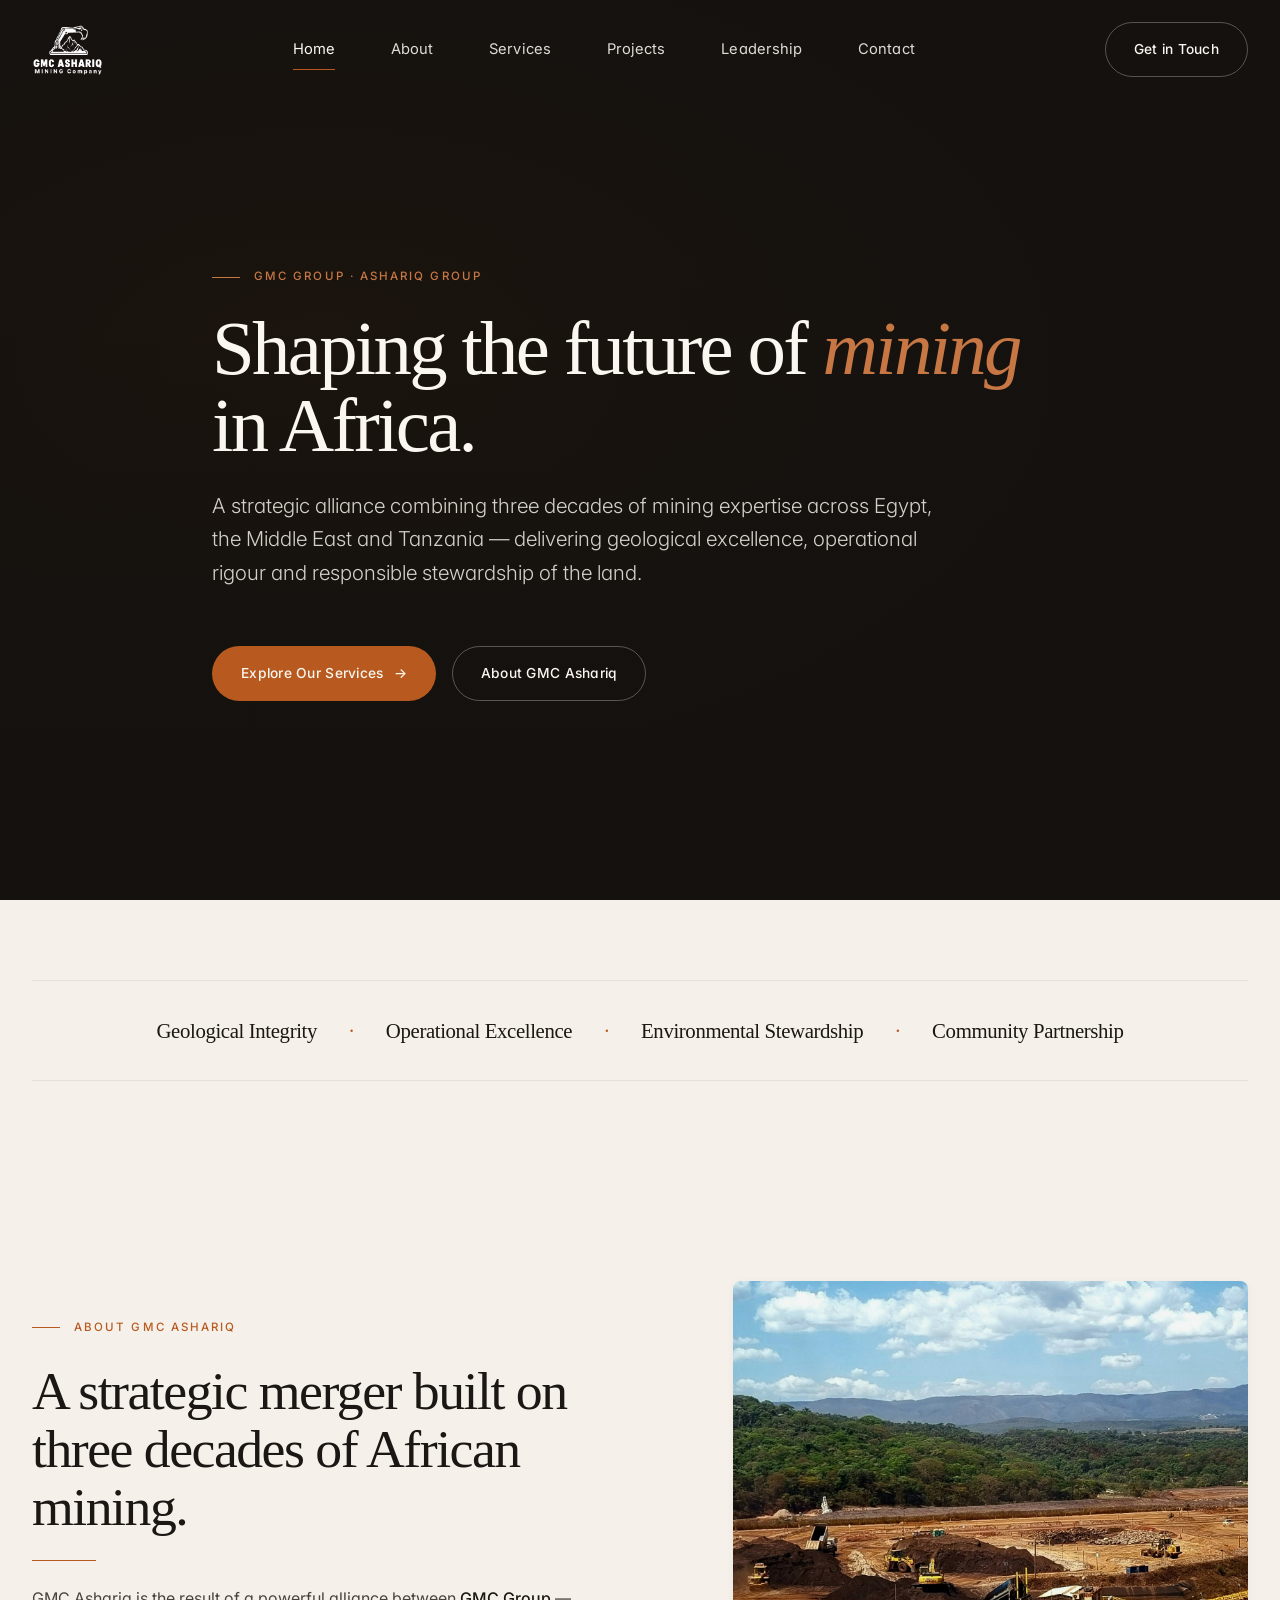
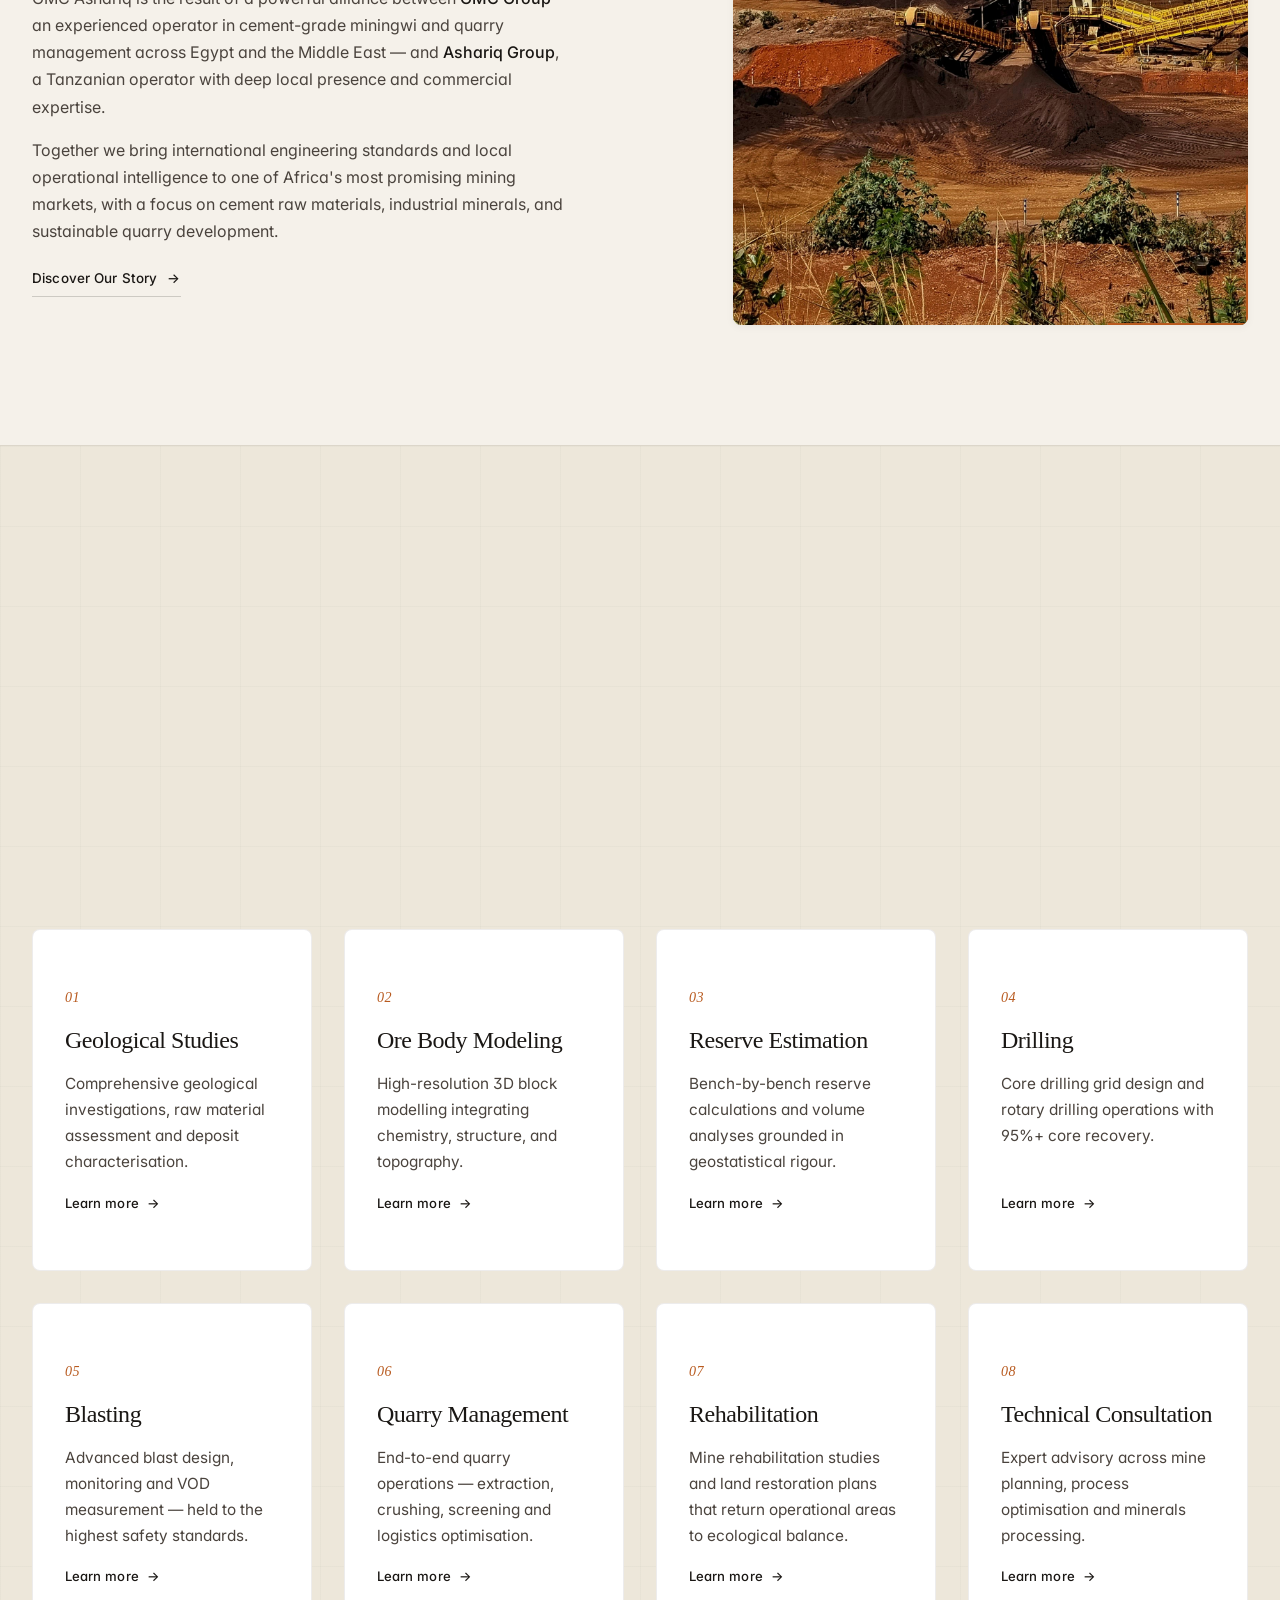
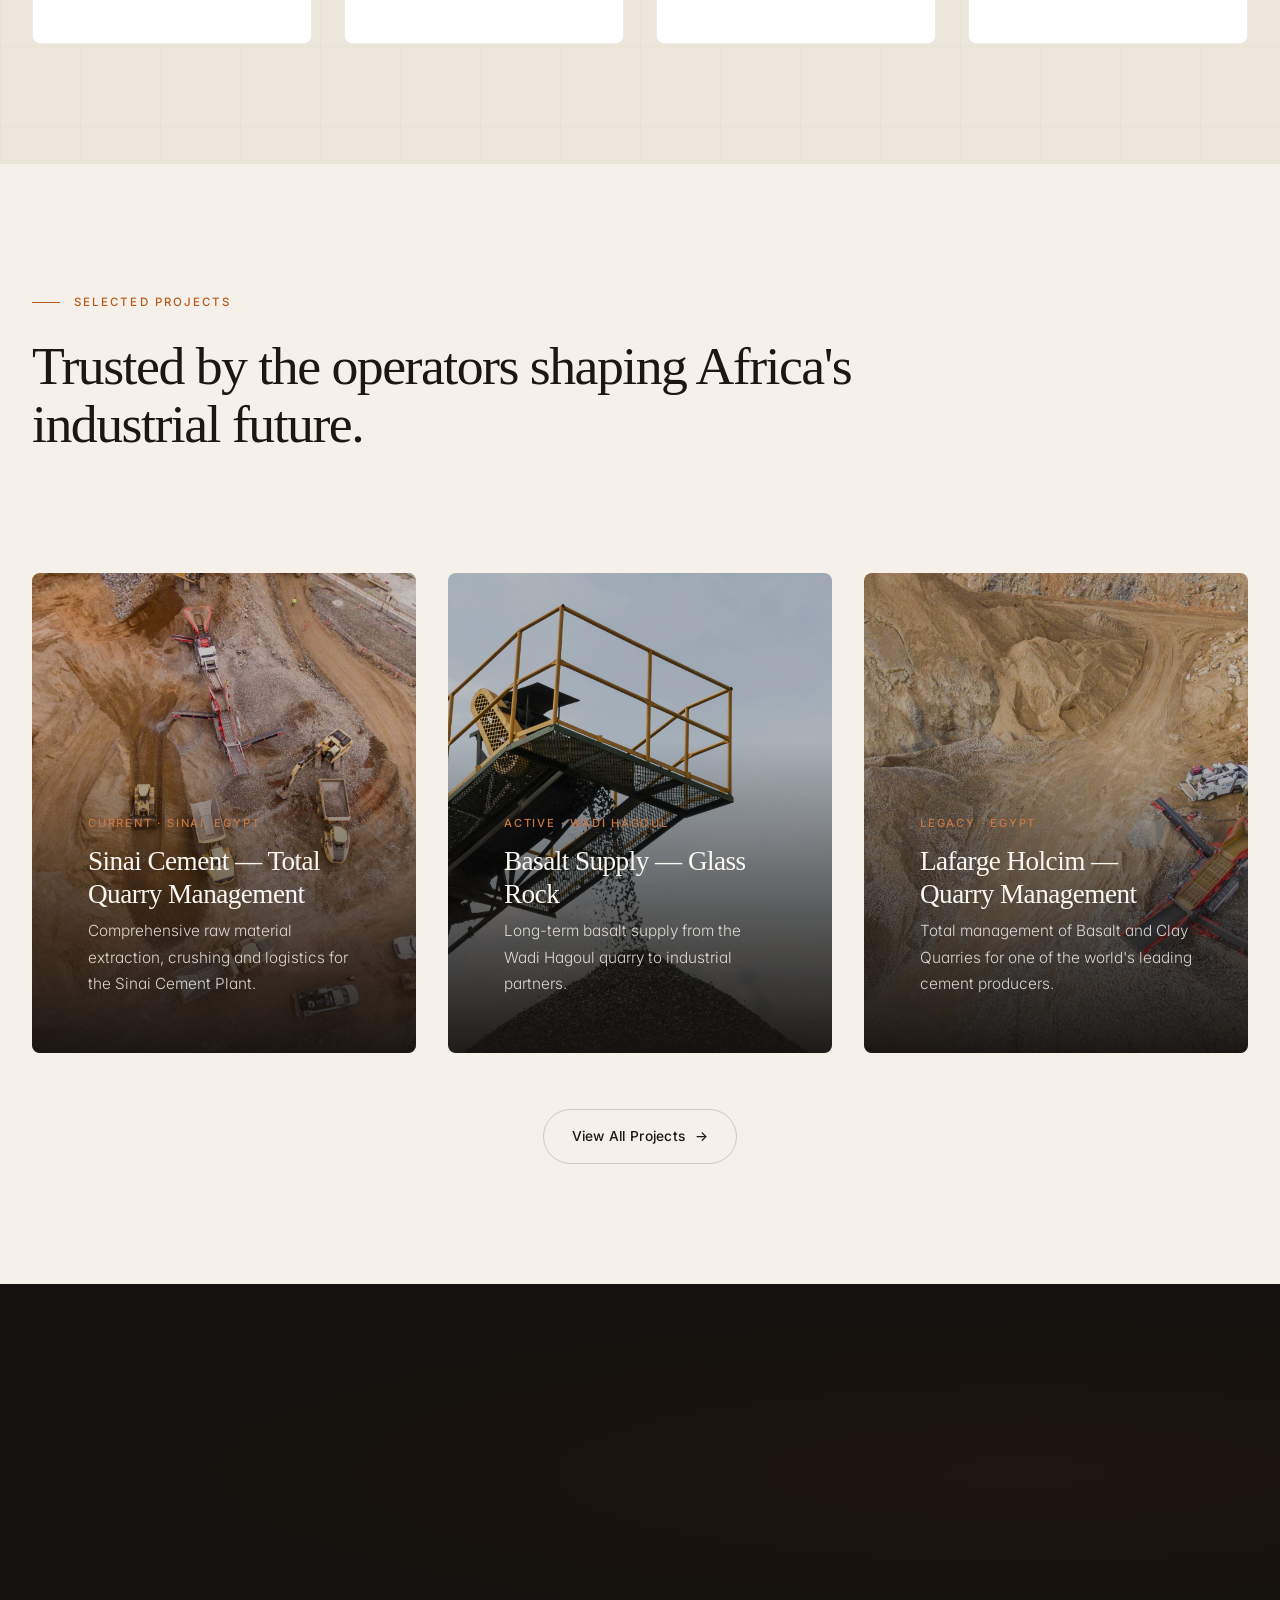
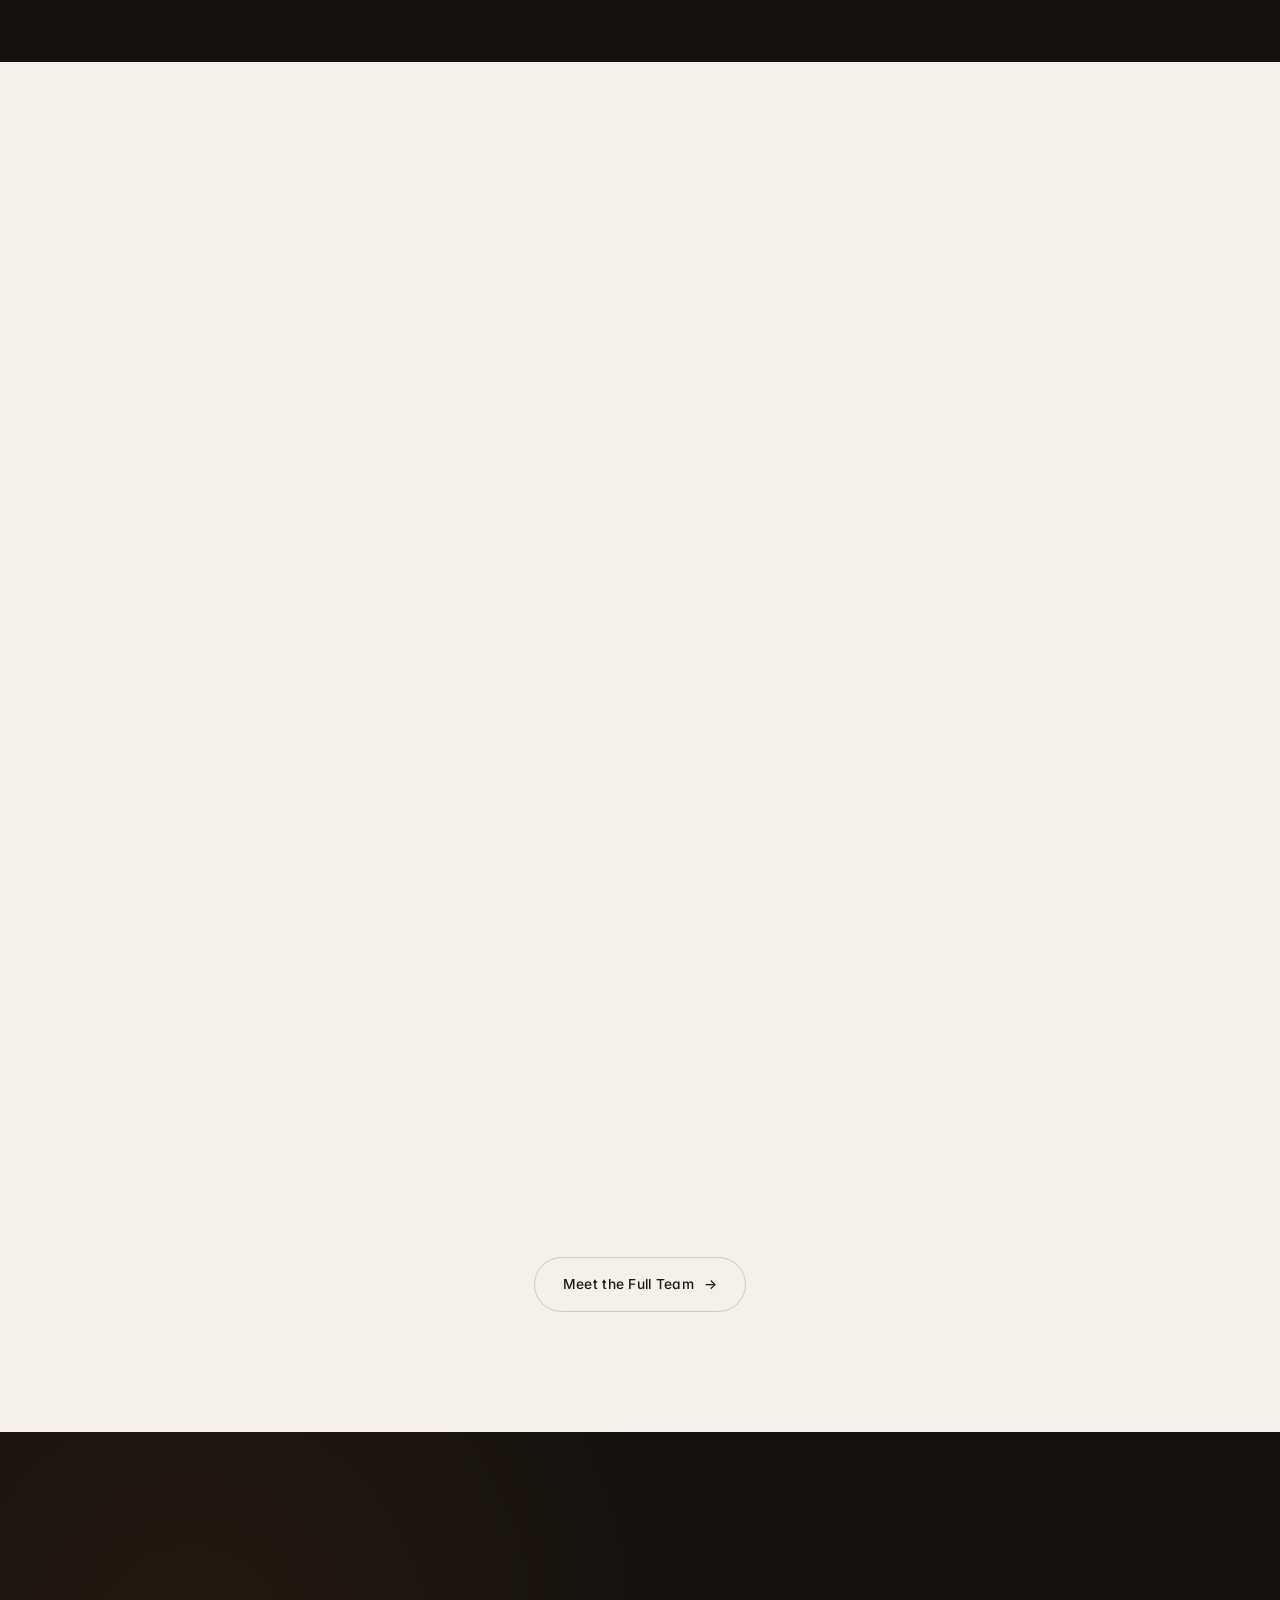
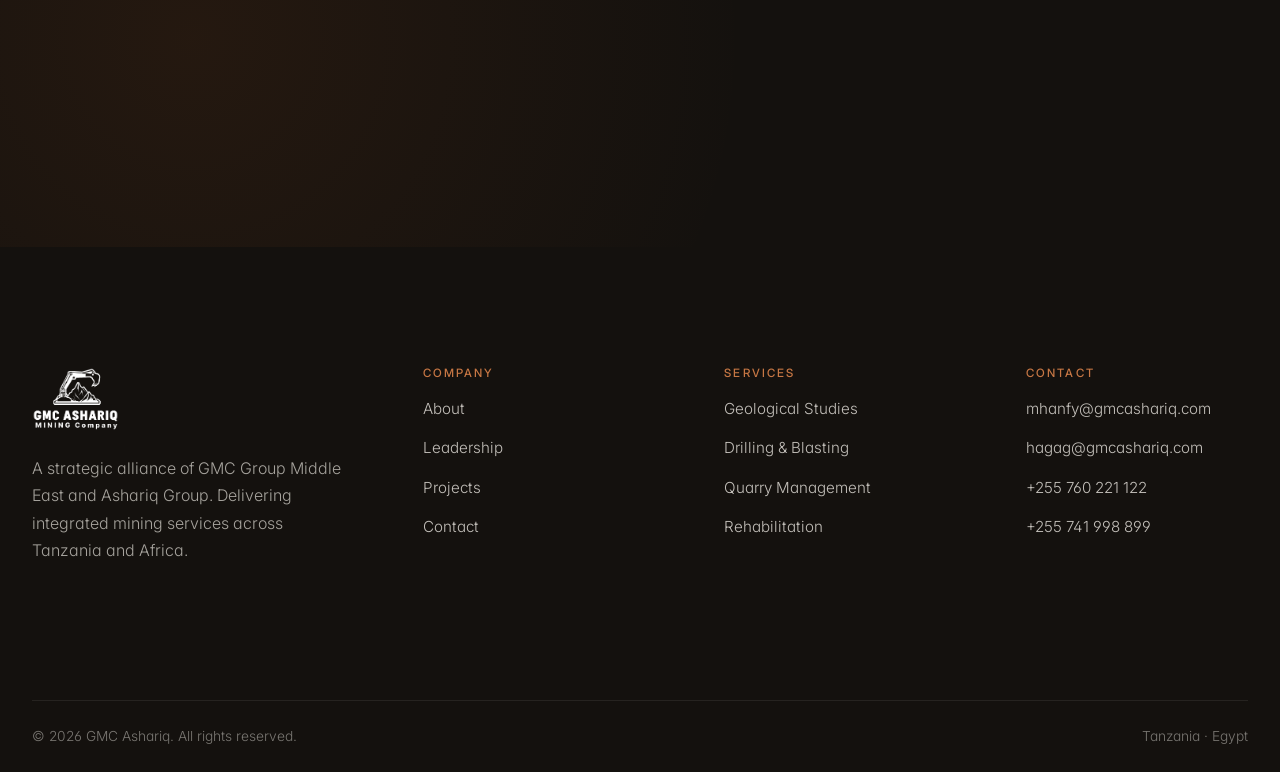
==== commit 5d4f9387: "Update index.html" ====
--- a/index.html
+++ b/index.html
@@ -11,23 +11,23 @@
 <link rel="preconnect" href="https://fonts.googleapis.com">
 <link rel="preconnect" href="https://fonts.gstatic.com" crossorigin>
 <link href="https://fonts.googleapis.com/css2?family=Fraunces:ital,opsz,wght,SOFT,WONK@0,9..144,300..600,0..100,0..1;1,9..144,300..600,0..100,0..1&family=Inter:wght@300;400;500;600&display=swap" rel="stylesheet">
-<link rel="stylesheet" href="assets/css/style-theme2.css" />
+<link rel="stylesheet" href="assets/css/style.css" />
 </head>
 <body>
 
 <!-- HEADER -->
 <header class="site-header">
   <div class="container nav-inner">
-    <a href="index-theme2.html" class="brand" aria-label="GMC Ashariq Mining Company"><img src="assets/img/logo-light.png" alt="GMC Ashariq" class="brand-logo brand-logo-light" width="220" height="162" decoding="async" /><img src="assets/img/logo-dark.png" alt="" aria-hidden="true" class="brand-logo brand-logo-dark" width="220" height="162" decoding="async" /></a>
+    <a href="index.html" class="brand" aria-label="GMC Ashariq Mining Company"><img src="assets/img/logo-light.png" alt="GMC Ashariq" class="brand-logo brand-logo-light" width="220" height="162" decoding="async" /><img src="assets/img/logo-dark.png" alt="" aria-hidden="true" class="brand-logo brand-logo-dark" width="220" height="162" decoding="async" /></a>
     <nav class="nav-links">
-      <a href="index-theme2.html" class="active">Home</a>
-      <a href="about-theme2.html">About</a>
-      <a href="services-theme2.html">Services</a>
-      <a href="projects-theme2.html">Projects</a>
-      <a href="leadership-theme2.html">Leadership</a>
-      <a href="contact-theme2.html">Contact</a>
+      <a href="index.html" class="active">Home</a>
+      <a href="about.html">About</a>
+      <a href="services.html">Services</a>
+      <a href="projects.html">Projects</a>
+      <a href="leadership.html">Leadership</a>
+      <a href="contact.html">Contact</a>
     </nav>
-    <a class="btn btn-ghost nav-cta" href="contact-theme2.html">Get in Touch</a>
+    <a class="btn btn-ghost nav-cta" href="contact.html">Get in Touch</a>
     <button class="nav-toggle" aria-label="Menu"><span></span><span></span><span></span></button>
   </div>
 </header>
@@ -41,8 +41,8 @@
     <h1 class="reveal delay-1">Shaping the future of <span class="gold">mining</span> in Africa.</h1>
     <p class="lede reveal delay-2">A strategic alliance combining three decades of mining expertise across Egypt, the Middle East and Tanzania — delivering geological excellence, operational rigour and responsible stewardship of the land.</p>
     <div class="hero-actions reveal delay-3">
-      <a class="btn btn-primary" href="services-theme2.html">Explore Our Services <span aria-hidden="true">&rarr;</span></a>
-      <a class="btn btn-ghost" href="about-theme2.html">About GMC Ashariq</a>
+      <a class="btn btn-primary" href="services.html">Explore Our Services <span aria-hidden="true">&rarr;</span></a>
+      <a class="btn btn-ghost" href="about.html">About GMC Ashariq</a>
     </div>
     <!-- <div class="hero-meta">
       <div class="hero-meta-item"><span class="label">Founded</span><span class="value">2024</span></div>
@@ -75,7 +75,7 @@
         <div class="divider"></div>
         <p>GMC Ashariq is the result of a powerful alliance between <strong>GMC Group</strong> &mdash; an experienced operator in cement-grade miningwi and quarry management across Egypt and the Middle East &mdash; and <strong>Ashariq Group</strong>, a Tanzanian operator with deep local presence and commercial expertise.</p>
         <p>Together we bring international engineering standards and local operational intelligence to one of Africa's most promising mining markets, with a focus on cement raw materials, industrial minerals, and sustainable quarry development.</p>
-        <a href="about-theme2.html" class="btn-link">Discover Our Story <span class="arrow">&rarr;</span></a>
+        <a href="about.html" class="btn-link">Discover Our Story <span class="arrow">&rarr;</span></a>
       </div>
       <div class="split-img reveal delay-2">
         <img src="./assets/img/AfricanMining.jpg" alt="Industrial mining site" />
@@ -95,49 +95,49 @@
     </div>
 
     <div class="grid grid-4">
-      <a href="services-theme2.html#geological" class="service-card reveal">
+      <a href="services.html#geological" class="service-card reveal">
         <span class="num">01</span>
         <h3>Geological Studies</h3>
         <p>Comprehensive geological investigations, raw material assessment and deposit characterisation.</p>
         <span class="more">Learn more <span aria-hidden="true">&rarr;</span></span>
       </a>
-      <a href="services-theme2.html#modeling" class="service-card reveal delay-1">
+      <a href="services.html#modeling" class="service-card reveal delay-1">
         <span class="num">02</span>
         <h3>Ore Body Modeling</h3>
         <p>High-resolution 3D block modelling integrating chemistry, structure, and topography.</p>
         <span class="more">Learn more <span aria-hidden="true">&rarr;</span></span>
       </a>
-      <a href="services-theme2.html#reserve" class="service-card reveal delay-2">
+      <a href="services.html#reserve" class="service-card reveal delay-2">
         <span class="num">03</span>
         <h3>Reserve Estimation</h3>
         <p>Bench-by-bench reserve calculations and volume analyses grounded in geostatistical rigour.</p>
         <span class="more">Learn more <span aria-hidden="true">&rarr;</span></span>
       </a>
-      <a href="services-theme2.html#drilling" class="service-card reveal delay-3">
+      <a href="services.html#drilling" class="service-card reveal delay-3">
         <span class="num">04</span>
         <h3>Drilling</h3>
         <p>Core drilling grid design and rotary drilling operations with 95%+ core recovery.</p>
         <span class="more">Learn more <span aria-hidden="true">&rarr;</span></span>
       </a>
-      <a href="services-theme2.html#blasting" class="service-card reveal">
+      <a href="services.html#blasting" class="service-card reveal">
         <span class="num">05</span>
         <h3>Blasting</h3>
         <p>Advanced blast design, monitoring and VOD measurement &mdash; held to the highest safety standards.</p>
         <span class="more">Learn more <span aria-hidden="true">&rarr;</span></span>
       </a>
-      <a href="services-theme2.html#quarry" class="service-card reveal delay-1">
+      <a href="services.html#quarry" class="service-card reveal delay-1">
         <span class="num">06</span>
         <h3>Quarry Management</h3>
         <p>End-to-end quarry operations &mdash; extraction, crushing, screening and logistics optimisation.</p>
         <span class="more">Learn more <span aria-hidden="true">&rarr;</span></span>
       </a>
-      <a href="services-theme2.html#rehab" class="service-card reveal delay-2">
+      <a href="services.html#rehab" class="service-card reveal delay-2">
         <span class="num">07</span>
         <h3>Rehabilitation</h3>
         <p>Mine rehabilitation studies and land restoration plans that return operational areas to ecological balance.</p>
         <span class="more">Learn more <span aria-hidden="true">&rarr;</span></span>
       </a>
-      <a href="services-theme2.html#consulting" class="service-card reveal delay-3">
+      <a href="services.html#consulting" class="service-card reveal delay-3">
         <span class="num">08</span>
         <h3>Technical Consultation</h3>
         <p>Expert advisory across mine planning, process optimisation and minerals processing.</p>
@@ -155,8 +155,8 @@
       <h2>Trusted by the operators shaping Africa's industrial future.</h2>
     </div>
     <div class="grid grid-3">
-      <a href="projects-theme2.html" class="project-tile reveal">
-        <div class="img" style="background-image:url('https://images.unsplash.com/photo-1517089596392-fb9a9033e05b?auto=format&fit=crop&w=1400&q=80');"></div>
+      <a href="projects.html" class="project-tile reveal">
+        <div class="img" style="background-image:url('/assets/img/Services.jpg');"></div>
         <div class="overlay"></div>
         <div class="meta">
           <span class="tag">Current &middot; Sinai, Egypt</span>
@@ -164,7 +164,7 @@
           <p>Comprehensive raw material extraction, crushing and logistics for the Sinai Cement Plant.</p>
         </div>
       </a>
-      <a href="projects-theme2.html" class="project-tile reveal delay-1">
+      <a href="projects.html" class="project-tile reveal delay-1">
         <div class="img" style="background-image:url('./assets//img/BasaltSupply.jpg');"></div>
         <div class="overlay"></div>
         <div class="meta">
@@ -173,7 +173,7 @@
           <p>Long-term basalt supply from the Wadi Hagoul quarry to industrial partners.</p>
         </div>
       </a>
-      <a href="projects-theme2.html" class="project-tile reveal delay-2">
+      <a href="projects.html" class="project-tile reveal delay-2">
         <div class="img" style="background-image:url('./assets//img/Lafarge.jpg');"></div>
         <div class="overlay"></div>
         <div class="meta">
@@ -184,7 +184,7 @@
       </a>
     </div>
     <div class="center" style="margin-top: var(--space-7);">
-      <a class="btn btn-ghost" href="projects-theme2.html">View All Projects <span aria-hidden="true">&rarr;</span></a>
+      <a class="btn btn-ghost" href="projects.html">View All Projects <span aria-hidden="true">&rarr;</span></a>
     </div>
   </div>
 </section>
@@ -246,7 +246,7 @@
       </div>
     </div>
     <div class="center" style="margin-top: var(--space-7);">
-      <a class="btn btn-ghost" href="leadership-theme2.html">Meet the Full Team <span aria-hidden="true">&rarr;</span></a>
+      <a class="btn btn-ghost" href="leadership.html">Meet the Full Team <span aria-hidden="true">&rarr;</span></a>
     </div>
   </div>
 </section>
@@ -259,7 +259,7 @@
       <h2>Ready to discuss your project?</h2>
       <p>From geological survey to total quarry management &mdash; talk to our engineering team about your operation.</p>
     </div>
-    <a class="btn btn-primary reveal delay-1" href="contact-theme2.html">Contact GMC Ashariq <span aria-hidden="true">&rarr;</span></a>
+    <a class="btn btn-primary reveal delay-1" href="contact.html">Contact GMC Ashariq <span aria-hidden="true">&rarr;</span></a>
   </div>
 </section>
 
@@ -268,25 +268,25 @@
   <div class="container">
     <div class="footer-grid">
       <div class="footer-brand">
-        <a href="index-theme2.html" class="brand" aria-label="GMC Ashariq Mining Company"><img src="assets/img/logo-light.png" alt="GMC Ashariq" class="brand-logo brand-logo-light" width="220" height="162" decoding="async" /><img src="assets/img/logo-dark.png" alt="" aria-hidden="true" class="brand-logo brand-logo-dark" width="220" height="162" decoding="async" /></a>
+        <a href="index.html" class="brand" aria-label="GMC Ashariq Mining Company"><img src="assets/img/logo-light.png" alt="GMC Ashariq" class="brand-logo brand-logo-light" width="220" height="162" decoding="async" /><img src="assets/img/logo-dark.png" alt="" aria-hidden="true" class="brand-logo brand-logo-dark" width="220" height="162" decoding="async" /></a>
         <p>A strategic alliance of GMC Group Middle East and Ashariq Group. Delivering integrated mining services across Tanzania and Africa.</p>
       </div>
       <div class="footer-col">
         <h5>Company</h5>
         <ul>
-          <li><a href="about-theme2.html">About</a></li>
-          <li><a href="leadership-theme2.html">Leadership</a></li>
-          <li><a href="projects-theme2.html">Projects</a></li>
-          <li><a href="contact-theme2.html">Contact</a></li>
+          <li><a href="about.html">About</a></li>
+          <li><a href="leadership.html">Leadership</a></li>
+          <li><a href="projects.html">Projects</a></li>
+          <li><a href="contact.html">Contact</a></li>
         </ul>
       </div>
       <div class="footer-col">
         <h5>Services</h5>
         <ul>
-          <li><a href="services-theme2.html#geological">Geological Studies</a></li>
-          <li><a href="services-theme2.html#drilling">Drilling &amp; Blasting</a></li>
-          <li><a href="services-theme2.html#quarry">Quarry Management</a></li>
-          <li><a href="services-theme2.html#rehab">Rehabilitation</a></li>
+          <li><a href="services.html#geological">Geological Studies</a></li>
+          <li><a href="services.html#drilling">Drilling &amp; Blasting</a></li>
+          <li><a href="services.html#quarry">Quarry Management</a></li>
+          <li><a href="services.html#rehab">Rehabilitation</a></li>
         </ul>
       </div>
       <div class="footer-col">
--- a/assets/css/style.css
+++ b/assets/css/style.css
@@ -0,0 +1,1505 @@
+/* =========================================================
+   GMC ASHARIQ — Theme 2 "MERIDIAN"
+   Editorial · Modern serif · Cream + Copper
+   Drop-in alternate stylesheet — same class names as Theme 1
+   ========================================================= */
+
+/* ---------- Tokens ---------- */
+:root {
+  /* Warm light surfaces */
+  --cream-50:  #FAF7F1;
+  --cream-100: #F5F1EA;   /* primary bg */
+  --cream-200: #EDE7DA;   /* alt bg / sand */
+  --cream-300: #E2DACB;   /* dividers / hairlines */
+  --paper:     #FFFFFF;   /* card surface */
+
+  /* Warm deep tones (used in hero, stats, footer, dark sections) */
+  --ink-900:   #14110E;   /* deep warm black */
+  --ink-800:   #1F1A15;
+  --ink-700:   #2A231D;
+  --ink-600:   #3A312A;
+
+  /* Text */
+  --ink:       #1A1714;
+  --ink-soft:  #3B3530;
+  --text:      #4A433D;
+  --mute:      #7A736A;
+  --line:      rgba(26,23,20,0.08);
+  --line-strong: rgba(26,23,20,0.18);
+  --line-dark: rgba(245,241,234,0.10);
+
+  /* Accent: refined copper */
+  --copper-700: #7A3914;
+  --copper-600: #8E461A;
+  --copper-500: #B85A1F;   /* primary accent */
+  --copper-400: #C77744;
+  --copper-300: #D9966B;
+
+  /* Theme-1 variable aliases (so inline color:var(--gold-500) styles in HTML still work) */
+  --navy-900:  var(--cream-100);
+  --navy-800:  var(--cream-100);
+  --navy-700:  var(--paper);
+  --navy-600:  var(--cream-200);
+  --navy-500:  var(--cream-300);
+  --navy-400:  var(--cream-300);
+  --navy-300:  var(--mute);
+
+  --gold-700:  var(--copper-700);
+  --gold-600:  var(--copper-600);
+  --gold-500:  var(--copper-500);
+  --gold-400:  var(--copper-400);
+  --gold-300:  var(--copper-300);
+
+  --ivory:     var(--ink);          /* headings remap */
+  --bone:      var(--text);
+  --stone:     var(--text);
+  --slate-mute: var(--mute);
+  --slate-line: var(--line);
+  --slate-line-strong: var(--line-strong);
+
+  /* Typography */
+  --font-display: "Fraunces", "Cormorant Garamond", "Times New Roman", serif;
+  --font-body:    "Inter", -apple-system, BlinkMacSystemFont, "Segoe UI", sans-serif;
+  --font-mono:    "JetBrains Mono", ui-monospace, "SF Mono", monospace;
+
+  /* Spacing — slightly more generous than Theme 1 */
+  --space-1: 4px; --space-2: 8px; --space-3: 12px; --space-4: 16px;
+  --space-5: 24px; --space-6: 32px; --space-7: 56px; --space-8: 80px;
+  --space-9: 120px; --space-10: 160px; --space-11: 200px;
+
+  /* Layout */
+  --container: 1320px;
+  --container-wide: 1480px;
+  --radius-sm: 4px;
+  --radius-md: 8px;
+  --radius-lg: 16px;
+  --radius-pill: 999px;
+
+  /* Motion */
+  --ease: cubic-bezier(.22,.61,.36,1);
+  --ease-out: cubic-bezier(.16,1,.3,1);
+  --t-fast: 220ms;
+  --t-med: 420ms;
+  --t-slow: 900ms;
+
+  /* Elevation */
+  --shadow-xs: 0 1px 2px rgba(26,23,20,.04);
+  --shadow-sm: 0 2px 8px rgba(26,23,20,.05);
+  --shadow-md: 0 16px 40px rgba(26,23,20,.08);
+  --shadow-lg: 0 32px 80px rgba(26,23,20,.10);
+}
+
+/* ---------- Reset ---------- */
+*, *::before, *::after { box-sizing: border-box; }
+html { scroll-behavior: smooth; -webkit-text-size-adjust: 100%; }
+body {
+  margin: 0;
+  background: var(--cream-100);
+  color: var(--text);
+  font-family: var(--font-body);
+  font-size: 16px;
+  line-height: 1.7;
+  font-weight: 400;
+  font-feature-settings: "ss01", "cv11";
+  -webkit-font-smoothing: antialiased;
+  -moz-osx-font-smoothing: grayscale;
+  overflow-x: hidden;
+}
+img, svg, video { max-width: 100%; display: block; }
+a { color: inherit; text-decoration: none; transition: color var(--t-fast) var(--ease); }
+button { font: inherit; cursor: pointer; border: 0; background: none; color: inherit; }
+ul, ol { margin: 0; padding: 0; list-style: none; }
+input, textarea, select { font: inherit; color: inherit; }
+::selection { background: var(--copper-500); color: var(--cream-50); }
+
+/* ---------- Typography ---------- */
+h1, h2, h3, h4, h5 {
+  font-family: var(--font-display);
+  font-weight: 400;
+  font-variation-settings: "opsz" 144, "SOFT" 0, "WONK" 0;
+  color: var(--ink);
+  margin: 0 0 var(--space-4);
+  letter-spacing: -0.022em;
+  line-height: 1.05;
+}
+h1 {
+  font-size: clamp(2.8rem, 6vw, 5.4rem);
+  font-weight: 400;
+  letter-spacing: -0.032em;
+  line-height: 1.0;
+}
+h2 {
+  font-size: clamp(2.2rem, 4.2vw, 3.6rem);
+  letter-spacing: -0.028em;
+  line-height: 1.08;
+}
+h3 {
+  font-size: clamp(1.4rem, 2.2vw, 1.85rem);
+  line-height: 1.2;
+  letter-spacing: -0.016em;
+}
+h4 { font-size: 1.25rem; }
+p  { margin: 0 0 var(--space-4); color: var(--text); }
+strong { color: var(--ink); font-weight: 500; }
+small { font-size: 0.86rem; color: var(--mute); }
+em { font-style: italic; }
+
+/* Display italic accent (theme 1 used gold italic — theme 2 uses copper italic with Fraunces SOFT) */
+h1 em, h2 em, h3 em, .hero h1 .gold {
+  font-style: italic !important;
+  color: var(--copper-500) !important;
+  font-variation-settings: "opsz" 144, "SOFT" 100, "WONK" 1;
+  font-weight: 400;
+}
+
+.eyebrow {
+  display: inline-flex;
+  align-items: center;
+  gap: 14px;
+  font-family: var(--font-body);
+  font-size: 0.72rem;
+  font-weight: 500;
+  text-transform: uppercase;
+  letter-spacing: 0.18em;
+  color: var(--copper-500);
+  margin-bottom: var(--space-5);
+}
+.eyebrow::before {
+  content: "";
+  width: 28px;
+  height: 1px;
+  background: var(--copper-500);
+}
+
+.lede {
+  font-size: 1.18rem;
+  line-height: 1.65;
+  color: var(--ink-soft);
+  max-width: 64ch;
+  font-weight: 300;
+}
+
+/* ---------- Layout ---------- */
+.container {
+  width: 100%;
+  max-width: var(--container);
+  margin: 0 auto;
+  padding: 0 var(--space-6);
+}
+.container-wide { max-width: var(--container-wide); margin: 0 auto; padding: 0 var(--space-6); }
+.section { padding: var(--space-9) 0; }
+.section-tight { padding: var(--space-8) 0; }
+.section-loose { padding: var(--space-10) 0; }
+.section-divider { border-top: 1px solid var(--line); }
+
+@media (max-width: 768px) {
+  .section { padding: 80px 0; }
+  .section-loose { padding: 96px 0; }
+  .container { padding: 0 24px; }
+}
+
+/* Grid helpers */
+.grid { display: grid; gap: var(--space-6); }
+.grid-2 { grid-template-columns: repeat(2, 1fr); }
+.grid-3 { grid-template-columns: repeat(3, 1fr); }
+.grid-4 { grid-template-columns: repeat(4, 1fr); }
+@media (max-width: 960px) {
+  .grid-3, .grid-4 { grid-template-columns: repeat(2, 1fr); }
+}
+@media (max-width: 620px) {
+  .grid-2, .grid-3, .grid-4 { grid-template-columns: 1fr; gap: var(--space-5); }
+}
+
+/* ---------- Buttons (PILL, refined) ---------- */
+.btn {
+  display: inline-flex;
+  align-items: center;
+  gap: 10px;
+  padding: 15px 28px;
+  font-family: var(--font-body);
+  font-size: 0.86rem;
+  font-weight: 500;
+  letter-spacing: 0.02em;
+  text-transform: none;
+  border-radius: var(--radius-pill);
+  transition: all var(--t-med) var(--ease);
+  cursor: pointer;
+  position: relative;
+  border: 1px solid transparent;
+}
+.btn-primary {
+  background: var(--ink-900);
+  color: var(--cream-50);
+}
+.btn-primary:hover {
+  background: var(--copper-500);
+  color: var(--cream-50);
+  transform: translateY(-2px);
+  box-shadow: var(--shadow-md);
+}
+.btn-ghost {
+  background: transparent;
+  color: var(--ink);
+  border: 1px solid var(--line-strong);
+}
+.btn-ghost:hover {
+  background: var(--ink);
+  color: var(--cream-50);
+  border-color: var(--ink);
+  transform: translateY(-2px);
+}
+
+/* Buttons in dark-context (hero, stats CTA) */
+.hero .btn-ghost, .page-hero .btn-ghost, .cta-strip .btn-ghost {
+  border-color: rgba(245,241,234,0.30);
+  color: var(--cream-50);
+}
+.hero .btn-ghost:hover, .page-hero .btn-ghost:hover {
+  background: var(--cream-50);
+  color: var(--ink-900);
+  border-color: var(--cream-50);
+}
+.hero .btn-primary, .page-hero .btn-primary {
+  background: var(--copper-500);
+  color: var(--cream-50);
+}
+.hero .btn-primary:hover, .page-hero .btn-primary:hover {
+  background: var(--cream-50);
+  color: var(--ink-900);
+}
+
+.btn-link {
+  display: inline-flex;
+  align-items: center;
+  gap: 10px;
+  font-size: 0.84rem;
+  font-weight: 500;
+  letter-spacing: 0.01em;
+  text-transform: none;
+  color: var(--ink);
+  padding: 6px 0;
+  border-bottom: 1px solid var(--line-strong);
+}
+.btn-link:hover { color: var(--copper-500); border-bottom-color: var(--copper-500); }
+.btn-link .arrow { transition: transform var(--t-med) var(--ease); display: inline-block; }
+.btn-link:hover .arrow { transform: translateX(6px); }
+
+/* ---------- Header / Nav ---------- */
+.site-header {
+  position: fixed;
+  top: 0; left: 0; right: 0;
+  z-index: 100;
+  padding: 22px 0;
+  background: rgba(245, 241, 234, 0.0);
+  transition: background var(--t-med) var(--ease), padding var(--t-med) var(--ease), border-color var(--t-med) var(--ease), backdrop-filter var(--t-med) var(--ease);
+  border-bottom: 1px solid transparent;
+}
+.site-header.scrolled {
+  background: rgba(245, 241, 234, 0.85);
+  backdrop-filter: blur(20px) saturate(1.1);
+  -webkit-backdrop-filter: blur(20px) saturate(1.1);
+  padding: 14px 0;
+  border-bottom-color: var(--line);
+}
+.nav-inner {
+  display: flex;
+  align-items: center;
+  justify-content: space-between;
+  gap: var(--space-6);
+}
+
+/* Brand logo (replaces the previous GA monogram + wordmark) */
+.brand {
+  display: inline-flex;
+  align-items: center;
+  line-height: 0;
+  position: relative;
+  z-index: 1;
+}
+.brand-logo {
+  display: block;
+  height: 52px;
+  width: auto;
+  max-width: 260px;
+  object-fit: contain;
+  transition: opacity 220ms var(--ease), height 320ms var(--ease);
+}
+
+/* Default: show the LIGHT logo (over the dark hero / dark sections).
+   When the header has scrolled onto the cream surface, swap to the DARK logo. */
+.brand-logo-dark { display: none; }
+.site-header.scrolled .brand-logo-light { display: none; }
+.site-header.scrolled .brand-logo-dark  { display: block; }
+
+.site-header.scrolled .brand-logo { height: 44px; }
+
+/* Keep the hamburger lines light when sitting over the hero (no scroll yet). */
+.site-header:not(.scrolled) .nav-toggle span { background: var(--cream-50); }
+
+@media (max-width: 768px) {
+  .brand-logo { height: 42px; }
+  .site-header.scrolled .brand-logo { height: 38px; }
+}
+@media (max-width: 420px) {
+  .brand-logo { height: 38px; max-width: 200px; }
+  .site-header.scrolled .brand-logo { height: 34px; }
+}
+
+.nav-links {
+  display: flex;
+  align-items: center;
+  gap: var(--space-7);
+}
+.nav-links a {
+  font-size: 0.92rem;
+  font-weight: 400;
+  letter-spacing: 0.005em;
+  text-transform: none;
+  color: var(--ink);
+  position: relative;
+  padding: 8px 0;
+}
+.site-header:not(.scrolled) .nav-links a { color: rgba(245,241,234,0.90); }
+.site-header:not(.scrolled) .nav-links a:hover,
+.site-header:not(.scrolled) .nav-links a.active { color: var(--cream-50); }
+
+.nav-links a::after {
+  content: "";
+  position: absolute;
+  left: 0; bottom: 0;
+  width: 0; height: 1px;
+  background: var(--copper-500);
+  transition: width var(--t-med) var(--ease);
+}
+.nav-links a:hover, .nav-links a.active { color: var(--copper-500); }
+.nav-links a:hover::after, .nav-links a.active::after { width: 100%; }
+
+.nav-cta { display: inline-flex; }
+.site-header:not(.scrolled) .nav-cta.btn-ghost { border-color: rgba(245,241,234,0.30); color: var(--cream-50); }
+
+.nav-toggle {
+  display: none;
+  flex-direction: column;
+  gap: 5px;
+  padding: 8px;
+}
+.nav-toggle span {
+  width: 24px; height: 1.5px;
+  background: var(--ink);
+  transition: transform var(--t-med) var(--ease), opacity var(--t-fast) var(--ease);
+}
+.nav-toggle.open span:nth-child(1) { transform: translateY(6.5px) rotate(45deg); }
+.nav-toggle.open span:nth-child(2) { opacity: 0; }
+.nav-toggle.open span:nth-child(3) { transform: translateY(-6.5px) rotate(-45deg); }
+
+/* ============================================================================
+   Mobile menu (slide-in sheet) — refactored for high-FPS on mobile.
+   Visual design unchanged from previous version.
+   ----------------------------------------------------------------------------
+   Performance notes (see THEME2_NOTES / main.js for the cause-and-fix log):
+     • Backdrop uses opacity + pointer-events (compositor-only) — no
+       backdrop-filter on mobile, no visibility transition.
+     • Panel uses translate3d + will-change to stay on its own GPU layer.
+     • `contain: layout paint style` isolates the panel — its animation can't
+       trigger layout/paint outside the sheet.
+     • Scroll lock is handled by `overflow:hidden` on <html>+<body> (set via
+       JS class) — no position:fixed snap, no scrollY reset, no header
+       re-animation while open.
+     • Header's blur is suppressed while menu is open to avoid stacked
+       backdrop-filter passes.
+   ========================================================================= */
+
+/* Backdrop (no backdrop-filter on mobile for FPS) */
+.nav-backdrop {
+  position: fixed;
+  inset: 0;
+  background: rgba(20, 17, 14, 0.50);
+  opacity: 0;
+  pointer-events: none;
+  z-index: 95;
+  transition: opacity 320ms cubic-bezier(.22, 1, .36, 1);
+  will-change: opacity;
+}
+.nav-backdrop.show {
+  opacity: 1;
+  pointer-events: auto;
+}
+.nav-close { display: none; }
+
+/* Scroll lock — applied to <html> and <body> by JS when menu opens.
+   Preserves scroll position without position:fixed snapping. */
+html.nav-open,
+html.nav-open body {
+  overflow: hidden !important;
+  /* Lock viewport height so iOS Safari can't rubber-band beyond it. */
+  height: 100% !important;
+}
+
+@media (max-width: 1024px) {
+  .nav-cta { display: none; }
+  .nav-toggle {
+    display: flex;
+    transition: opacity 200ms cubic-bezier(.22, 1, .36, 1),
+                transform 200ms cubic-bezier(.22, 1, .36, 1);
+  }
+
+  /* While menu is open: kill the header blur (one compositor pass instead of
+     two) and visually retire the hamburger. */
+  body.nav-open .site-header.scrolled {
+    background: rgba(245, 241, 234, 0.96);
+    backdrop-filter: none;
+    -webkit-backdrop-filter: none;
+  }
+  body.nav-open .nav-toggle {
+    opacity: 0;
+    pointer-events: none;
+    transform: scale(.92);
+  }
+
+  /* Panel: parked off-screen on its own compositor layer. */
+  .nav-links {
+    display: flex;
+    flex-direction: column;
+    align-items: stretch;
+    gap: 0;
+    position: fixed;
+    top: 0;
+    right: 0;
+    bottom: 0;
+    width: min(440px, 88vw);
+    max-width: 100vw;
+    padding: 104px var(--space-7) var(--space-7);
+    background: var(--cream-100);
+    border-left: 1px solid var(--line);
+    box-shadow: -24px 0 72px rgba(20, 17, 14, 0.18);
+    z-index: 100;
+    overflow-y: auto;
+    -webkit-overflow-scrolling: touch;
+    overscroll-behavior: contain;
+    /* GPU compositor layer — translate3d forces it; will-change keeps it. */
+    transform: translate3d(100%, 0, 0);
+    -webkit-transform: translate3d(100%, 0, 0);
+    will-change: transform;
+    transition: transform 360ms cubic-bezier(.22, 1, .36, 1);
+    /* Contain layout/paint so animation can't reflow the document. */
+    contain: layout paint style;
+    /* Off-screen panel can't be tapped. */
+    pointer-events: none;
+  }
+  .nav-links.mobile-open {
+    transform: translate3d(0, 0, 0);
+    -webkit-transform: translate3d(0, 0, 0);
+    pointer-events: auto;
+  }
+
+  .nav-links a {
+    font-size: 1.75rem;
+    font-family: var(--font-display);
+    font-weight: 400;
+    text-transform: none;
+    letter-spacing: -0.022em;
+    color: var(--ink) !important;
+    padding: 18px 0;
+    border-bottom: 1px solid var(--line);
+    transition: color 200ms cubic-bezier(.22, 1, .36, 1);
+    /* Crisp touch response, no 300ms tap delay, no grey flash on iOS. */
+    -webkit-tap-highlight-color: transparent;
+    touch-action: manipulation;
+  }
+  .nav-links a:hover,
+  .nav-links a:active,
+  .nav-links a.active { color: var(--copper-500) !important; }
+  /* Hide the desktop hover underline indicator inside the panel */
+  .nav-links a::after { display: none; }
+
+  /* Close (X) button — injected by JS, top-right of the panel */
+  .nav-close {
+    display: grid;
+    place-items: center;
+    position: absolute;
+    top: 26px;
+    right: 26px;
+    width: 44px;
+    height: 44px;
+    background: transparent;
+    border: 1px solid var(--line-strong);
+    color: var(--ink);
+    cursor: pointer;
+    border-radius: 50%;
+    transition: border-color 200ms cubic-bezier(.22, 1, .36, 1),
+                color 200ms cubic-bezier(.22, 1, .36, 1),
+                background 200ms cubic-bezier(.22, 1, .36, 1),
+                transform 200ms cubic-bezier(.22, 1, .36, 1);
+    will-change: transform;
+    -webkit-tap-highlight-color: transparent;
+    touch-action: manipulation;
+  }
+  .nav-close:hover {
+    border-color: var(--ink);
+    background: var(--ink);
+    color: var(--cream-50);
+    transform: rotate(90deg);
+  }
+  .nav-close:active { transform: scale(.94); }
+  .nav-close:focus-visible {
+    outline: 2px solid var(--copper-500);
+    outline-offset: 3px;
+  }
+}
+
+/* Belt-and-braces: keep the panel inert on desktop even if class lingers. */
+@media (min-width: 1025px) {
+  .nav-backdrop { display: none !important; }
+  .nav-close { display: none !important; }
+  .nav-links {
+    transform: none !important;
+    -webkit-transform: none !important;
+    pointer-events: auto !important;
+    contain: none !important;
+    will-change: auto !important;
+  }
+}
+
+@media (prefers-reduced-motion: reduce) {
+  .nav-backdrop,
+  .nav-links,
+  .nav-close,
+  .nav-toggle { transition: none !important; }
+}
+
+/* ---------- Hero ---------- */
+.hero {
+  position: relative;
+  min-height: 100vh;
+  display: flex;
+  align-items: center;
+  padding: 160px 0 100px;
+  overflow: hidden;
+  background: var(--ink-900);
+}
+.hero-bg {
+  position: absolute;
+  inset: 0;
+  background-size: cover;
+  background-position: center;
+  filter: brightness(.6) contrast(1.04) saturate(.85);
+  transform: scale(1.04);
+}
+.hero-overlay {
+  position: absolute; inset: 0;
+  background:
+    linear-gradient(180deg, rgba(20,17,14,.50) 0%, rgba(20,17,14,.60) 40%, rgba(20,17,14,.92) 100%),
+    radial-gradient(ellipse at 25% 40%, rgba(184,90,31,.10) 0%, transparent 60%);
+}
+.hero-inner {
+  position: relative;
+  z-index: 2;
+  max-width: 920px;
+}
+.hero .eyebrow { color: var(--copper-400); }
+.hero .eyebrow::before { background: var(--copper-400); }
+.hero h1 {
+  margin-bottom: var(--space-5);
+  color: var(--cream-50);
+  font-weight: 300;
+  letter-spacing: -0.035em;
+}
+.hero h1 .gold {
+  color: var(--copper-400) !important;
+  font-style: italic;
+  font-weight: 400;
+  font-variation-settings: "opsz" 144, "SOFT" 100, "WONK" 1;
+}
+.hero .lede {
+  font-size: 1.28rem;
+  color: rgba(245,241,234,0.85);
+  margin-bottom: var(--space-7);
+  max-width: 62ch;
+  font-weight: 300;
+}
+.hero-actions { display: flex; gap: var(--space-4); flex-wrap: wrap; }
+
+.hero-meta {
+  position: absolute;
+  bottom: 48px; left: 0; right: 0;
+  z-index: 2;
+  display: flex;
+  justify-content: space-between;
+  align-items: end;
+  gap: var(--space-6);
+  border-top: 1px solid rgba(245,241,234,0.14);
+  padding-top: var(--space-5);
+}
+.hero-meta .container,
+.hero-meta-item { /* if nested */ }
+.hero-meta-item { display: flex; flex-direction: column; gap: 6px; }
+.hero-meta-item .label {
+  font-size: 0.7rem;
+  letter-spacing: 0.18em;
+  text-transform: uppercase;
+  color: var(--copper-400);
+  font-weight: 500;
+}
+.hero-meta-item .value {
+  font-family: var(--font-display);
+  font-size: 1.5rem;
+  color: var(--cream-50);
+  font-weight: 400;
+  letter-spacing: -0.01em;
+}
+
+@media (max-width: 768px) {
+  .hero { min-height: 90vh; padding: 130px 0 70px; }
+  .hero-meta { position: static; flex-wrap: wrap; margin-top: var(--space-8); }
+  .hero-meta-item { flex: 1 1 45%; }
+}
+
+/* ---------- Page Hero (inner pages) ---------- */
+.page-hero {
+  position: relative;
+  padding: 240px 0 130px;
+  overflow: hidden;
+  background: var(--ink-900);
+  border-bottom: 1px solid var(--line);
+}
+.page-hero-bg {
+  position: absolute; inset: 0;
+  background-size: cover; background-position: center;
+  filter: brightness(.50) contrast(1.04) saturate(.85);
+}
+.page-hero-overlay {
+  position: absolute; inset: 0;
+  background:
+    linear-gradient(180deg, rgba(20,17,14,.50), rgba(20,17,14,.85)),
+    linear-gradient(90deg, rgba(20,17,14,.55), rgba(20,17,14,0));
+}
+.page-hero-inner { position: relative; z-index: 2; max-width: 820px; }
+.page-hero h1 {
+  margin-bottom: var(--space-4);
+  color: var(--cream-50);
+  font-weight: 300;
+}
+.page-hero h1 em { color: var(--copper-400) !important; }
+.page-hero .eyebrow { color: var(--copper-400); }
+.page-hero .eyebrow::before { background: var(--copper-400); }
+.page-hero .lede { color: rgba(245,241,234,0.84); font-weight: 300; }
+
+.crumbs {
+  display: flex; gap: 10px; align-items: center;
+  font-size: 0.74rem; letter-spacing: 0.14em; text-transform: uppercase;
+  color: rgba(245,241,234,0.55);
+  margin-bottom: var(--space-5);
+  font-weight: 500;
+}
+.crumbs a { color: var(--copper-400); }
+.crumbs a:hover { color: var(--cream-50); }
+.crumbs span.sep { color: rgba(245,241,234,0.35); }
+
+@media (max-width: 768px) {
+  .page-hero { padding: 180px 0 90px; }
+}
+
+/* ---------- Cards (LIGHT theme) ---------- */
+.card {
+  background: var(--paper);
+  border: 1px solid var(--line);
+  padding: var(--space-7) var(--space-6);
+  transition: transform var(--t-med) var(--ease-out), border-color var(--t-med) var(--ease), box-shadow var(--t-med) var(--ease), background var(--t-med) var(--ease);
+  position: relative;
+  overflow: hidden;
+  border-radius: var(--radius-md);
+}
+.card:hover {
+  border-color: var(--line-strong);
+  background: var(--paper);
+  transform: translateY(-4px);
+  box-shadow: var(--shadow-md);
+}
+.card h3 { margin-bottom: var(--space-3); color: var(--ink); }
+.card p { color: var(--text); }
+.card .card-num {
+  font-family: var(--font-body);
+  font-size: 0.72rem;
+  color: var(--copper-500);
+  letter-spacing: 0.18em;
+  text-transform: uppercase;
+  margin-bottom: var(--space-4);
+  display: block;
+  font-weight: 500;
+}
+.card .card-ico {
+  width: 56px; height: 56px;
+  display: grid; place-items: center;
+  border: 1px solid var(--line-strong);
+  color: var(--copper-500);
+  margin-bottom: var(--space-5);
+  border-radius: 50%;
+  transition: background var(--t-med) var(--ease), color var(--t-med) var(--ease), border-color var(--t-med) var(--ease);
+}
+.card:hover .card-ico { background: var(--ink-900); color: var(--cream-50); border-color: var(--ink-900); }
+
+/* Service Card — minimal editorial card with bottom rule */
+.service-card {
+  background: var(--paper);
+  border: 1px solid var(--line);
+  padding: var(--space-7) var(--space-6);
+  position: relative;
+  display: flex;
+  flex-direction: column;
+  gap: var(--space-4);
+  transition: all var(--t-med) var(--ease-out);
+  min-height: 320px;
+  border-radius: var(--radius-md);
+  overflow: hidden;
+}
+.service-card::before {
+  content: "";
+  position: absolute;
+  bottom: 0; left: 0;
+  width: 100%; height: 2px;
+  background: var(--copper-500);
+  transform: scaleX(0);
+  transform-origin: left;
+  transition: transform var(--t-slow) var(--ease-out);
+}
+.service-card:hover {
+  background: var(--paper);
+  transform: translateY(-6px);
+  box-shadow: var(--shadow-md);
+  border-color: var(--line-strong);
+}
+.service-card:hover::before { transform: scaleX(1); }
+.service-card .num {
+  font-family: var(--font-display);
+  font-size: 0.88rem;
+  color: var(--copper-500);
+  letter-spacing: 0.04em;
+  font-style: italic;
+}
+.service-card h3 {
+  font-size: 1.5rem;
+  margin: 0;
+  color: var(--ink);
+  letter-spacing: -0.02em;
+}
+.service-card p { color: var(--text); margin: 0; flex-grow: 1; font-size: 0.96rem; }
+.service-card .more {
+  display: inline-flex; align-items: center; gap: 8px;
+  font-size: 0.82rem; letter-spacing: 0.005em; text-transform: none;
+  color: var(--ink);
+  margin-top: auto;
+  font-weight: 500;
+  transition: color var(--t-fast) var(--ease), gap var(--t-med) var(--ease);
+}
+.service-card:hover .more { color: var(--copper-500); gap: 12px; }
+
+/* ---------- Project tiles ---------- */
+.project-tile {
+  position: relative;
+  overflow: hidden;
+  aspect-ratio: 4 / 5;
+  background: var(--cream-200);
+  border: 0;
+  border-radius: var(--radius-md);
+}
+.project-tile .img {
+  position: absolute; inset: 0;
+  background-size: cover; background-position: center;
+  transform: scale(1.04);
+  transition: transform 1.4s var(--ease-out), filter var(--t-med) var(--ease);
+  filter: brightness(.78) saturate(.92);
+}
+.project-tile:hover .img { transform: scale(1.10); filter: brightness(.66); }
+.project-tile .overlay {
+  position: absolute; inset: 0;
+  background:
+    linear-gradient(180deg, transparent 35%, rgba(20,17,14,.55) 70%, rgba(20,17,14,.94) 100%);
+}
+.project-tile .meta {
+  position: absolute;
+  left: var(--space-7); right: var(--space-7); bottom: var(--space-7);
+  z-index: 2;
+}
+.project-tile .tag {
+  display: inline-block;
+  font-size: 0.7rem;
+  letter-spacing: 0.16em;
+  text-transform: uppercase;
+  color: var(--copper-400);
+  margin-bottom: var(--space-3);
+  font-weight: 500;
+}
+.project-tile h3 {
+  font-size: 1.7rem;
+  margin: 0 0 var(--space-2);
+  color: var(--cream-50);
+  font-weight: 400;
+  letter-spacing: -0.02em;
+}
+.project-tile p {
+  color: rgba(245,241,234,0.86);
+  font-size: 0.96rem;
+  margin: 0;
+  font-weight: 300;
+}
+
+/* ---------- Stats (DARK section in theme 2) ---------- */
+.stats {
+  background: var(--ink-900);
+  position: relative;
+  border-top: 0;
+  border-bottom: 0;
+  color: var(--cream-50);
+  overflow: hidden;
+}
+.stats::before {
+  content: "";
+  position: absolute; inset: 0;
+  background: radial-gradient(ellipse at 80% 50%, rgba(184,90,31,0.06), transparent 60%);
+  pointer-events: none;
+}
+.stats-grid {
+  display: grid;
+  grid-template-columns: repeat(4, 1fr);
+  position: relative;
+}
+.stat-item {
+  padding: var(--space-9) var(--space-6);
+  border-right: 1px solid rgba(245,241,234,0.08);
+  text-align: left;
+}
+.stat-item:last-child { border-right: 0; }
+.stat-item .num {
+  font-family: var(--font-display);
+  font-size: clamp(3.2rem, 5.4vw, 5rem);
+  color: var(--cream-50);
+  line-height: 1;
+  margin-bottom: var(--space-4);
+  font-weight: 300;
+  letter-spacing: -0.03em;
+}
+.stat-item .label {
+  font-size: 0.74rem;
+  letter-spacing: 0.16em;
+  text-transform: uppercase;
+  color: var(--copper-400);
+  font-weight: 500;
+}
+.stat-item .sub {
+  color: rgba(245,241,234,0.55);
+  font-size: 0.92rem;
+  margin-top: var(--space-2);
+  font-weight: 300;
+}
+@media (max-width: 960px) {
+  .stats-grid { grid-template-columns: repeat(2, 1fr); }
+  .stat-item:nth-child(2) { border-right: 0; }
+  .stat-item { border-bottom: 1px solid rgba(245,241,234,0.08); }
+  .stat-item:nth-last-child(-n+2) { border-bottom: 0; }
+}
+@media (max-width: 620px) {
+  .stats-grid { grid-template-columns: 1fr; }
+  .stat-item { border-right: 0; border-bottom: 1px solid rgba(245,241,234,0.08); padding: var(--space-7) var(--space-5); }
+}
+
+/* ---------- Split / Two-col content ---------- */
+.split {
+  display: grid;
+  grid-template-columns: 1.05fr 1fr;
+  gap: var(--space-10);
+  align-items: center;
+}
+.split.reverse > :first-child { order: 2; }
+.split-img {
+  position: relative;
+  aspect-ratio: 4 / 5;
+  overflow: hidden;
+  border-radius: var(--radius-md);
+}
+.split-img img {
+  width: 100%; height: 100%; object-fit: cover;
+  transition: transform 1.6s var(--ease-out);
+}
+.split-img:hover img { transform: scale(1.04); }
+.split-img .accent {
+  position: absolute;
+  bottom: 0; right: 0;
+  width: 140px; height: 140px;
+  border-right: 2px solid var(--copper-500);
+  border-bottom: 2px solid var(--copper-500);
+  pointer-events: none;
+}
+@media (max-width: 960px) {
+  .split { grid-template-columns: 1fr; gap: var(--space-8); }
+  .split.reverse > :first-child { order: 0; }
+}
+
+/* ---------- Leadership ---------- */
+.leader-card {
+  background: var(--paper);
+  border: 1px solid var(--line);
+  padding: var(--space-6);
+  display: flex;
+  flex-direction: column;
+  gap: var(--space-3);
+  transition: all var(--t-med) var(--ease-out);
+  border-radius: var(--radius-md);
+}
+.leader-card:hover {
+  border-color: var(--line-strong);
+  background: var(--paper);
+  transform: translateY(-4px);
+  box-shadow: var(--shadow-md);
+}
+.leader-avatar {
+  width: 100%;
+  aspect-ratio: 4 / 5;
+  background: linear-gradient(160deg, var(--ink-700) 0%, var(--ink-900) 100%);
+  display: grid; place-items: center;
+  color: var(--copper-400);
+  font-family: var(--font-display);
+  font-size: 4rem;
+  margin-bottom: var(--space-5);
+  position: relative;
+  overflow: hidden;
+  letter-spacing: -0.02em;
+  border-radius: var(--radius-sm);
+  font-weight: 300;
+}
+.leader-avatar::after {
+  content: "";
+  position: absolute;
+  inset: var(--space-4);
+  border: 1px solid rgba(184,90,31,0.20);
+  border-radius: 2px;
+}
+.leader-role {
+  font-size: 0.72rem;
+  letter-spacing: 0.18em;
+  text-transform: uppercase;
+  color: var(--copper-500);
+  font-weight: 500;
+}
+.leader-name {
+  font-family: var(--font-display);
+  font-size: 1.65rem;
+  color: var(--ink);
+  margin: 0;
+  line-height: 1.1;
+  font-weight: 400;
+  letter-spacing: -0.018em;
+}
+.leader-bio { color: var(--text); font-size: 0.95rem; line-height: 1.65; }
+
+/* ---------- Forms ---------- */
+.field { display: flex; flex-direction: column; gap: 8px; margin-bottom: var(--space-5); }
+.field label {
+  font-size: 0.72rem;
+  letter-spacing: 0.16em;
+  text-transform: uppercase;
+  color: var(--copper-500);
+  font-weight: 500;
+}
+.field input, .field textarea, .field select {
+  background: var(--paper);
+  border: 1px solid var(--line);
+  color: var(--ink);
+  padding: 14px 18px;
+  font-size: 1rem;
+  font-family: var(--font-body);
+  border-radius: var(--radius-sm);
+  transition: border-color var(--t-fast) var(--ease), background var(--t-fast) var(--ease), box-shadow var(--t-fast) var(--ease);
+}
+.field input:focus, .field textarea:focus, .field select:focus {
+  outline: none;
+  border-color: var(--ink);
+  background: var(--paper);
+  box-shadow: 0 0 0 4px rgba(184,90,31,0.08);
+}
+.field textarea { min-height: 150px; resize: vertical; }
+.field-row { display: grid; grid-template-columns: 1fr 1fr; gap: var(--space-4); }
+@media (max-width: 620px) { .field-row { grid-template-columns: 1fr; } }
+
+/* ---------- CTA Strip ---------- */
+.cta-strip {
+  background: var(--ink-900);
+  padding: var(--space-9) 0;
+  border-top: 0;
+  position: relative;
+  overflow: hidden;
+  color: var(--cream-50);
+}
+.cta-strip::before {
+  content: "";
+  position: absolute; inset: 0;
+  background: radial-gradient(circle at 15% 50%, rgba(184,90,31,.10), transparent 50%);
+}
+.cta-strip-inner {
+  position: relative;
+  display: flex;
+  justify-content: space-between;
+  align-items: center;
+  gap: var(--space-7);
+  flex-wrap: wrap;
+}
+.cta-strip h2 { margin: 0; max-width: 26ch; color: var(--cream-50); font-weight: 300; }
+.cta-strip h2 em { color: var(--copper-400) !important; }
+.cta-strip p { margin: 10px 0 0; color: rgba(245,241,234,0.72); max-width: 42ch; font-weight: 300; }
+.cta-strip .eyebrow { color: var(--copper-400); }
+.cta-strip .eyebrow::before { background: var(--copper-400); }
+
+/* ---------- Footer ---------- */
+.site-footer {
+  background: var(--ink-900);
+  border-top: 0;
+  padding: var(--space-9) 0 var(--space-5);
+  color: rgba(245,241,234,0.70);
+}
+.site-footer .brand { color: var(--cream-50); }
+.site-footer .brand-logo { height: 64px; max-width: 280px; }
+.footer-grid {
+  display: grid;
+  grid-template-columns: 1.4fr 1fr 1fr 1fr;
+  gap: var(--space-8);
+  margin-bottom: var(--space-9);
+}
+.footer-brand p { color: rgba(245,241,234,0.65); max-width: 34ch; margin-top: var(--space-4); font-weight: 300; }
+.footer-col h5 {
+  font-family: var(--font-body);
+  font-size: 0.72rem;
+  letter-spacing: 0.18em;
+  text-transform: uppercase;
+  color: var(--copper-400);
+  margin: 0 0 var(--space-4);
+  font-weight: 500;
+}
+.footer-col ul { display: flex; flex-direction: column; gap: 12px; }
+.footer-col a { color: rgba(245,241,234,0.78); font-size: 0.95rem; font-weight: 300; }
+.footer-col a:hover { color: var(--copper-400); }
+.footer-base {
+  border-top: 1px solid rgba(245,241,234,0.08);
+  padding-top: var(--space-5);
+  display: flex; justify-content: space-between; align-items: center; flex-wrap: wrap; gap: var(--space-3);
+  font-size: 0.86rem; color: rgba(245,241,234,0.45);
+  font-weight: 300;
+}
+@media (max-width: 960px) {
+  .footer-grid { grid-template-columns: 1fr 1fr; }
+}
+@media (max-width: 620px) {
+  .footer-grid { grid-template-columns: 1fr; gap: var(--space-7); }
+}
+
+/* ---------- Utility ---------- */
+.text-gold { color: var(--copper-500) !important; }
+.text-mute { color: var(--mute); }
+.center { text-align: center; }
+.mb-2 { margin-bottom: var(--space-2); }
+.mb-4 { margin-bottom: var(--space-4); }
+.mb-6 { margin-bottom: var(--space-6); }
+.mb-7 { margin-bottom: var(--space-7); }
+.mb-8 { margin-bottom: var(--space-8); }
+.divider {
+  width: 64px; height: 1px;
+  background: var(--copper-500);
+  margin: var(--space-5) 0;
+}
+.divider.center { margin-left: auto; margin-right: auto; }
+
+/* ---------- Reveal Animations (more refined) ---------- */
+.reveal {
+  opacity: 0;
+  transform: translateY(40px);
+  transition: opacity 1.2s var(--ease-out), transform 1.2s var(--ease-out);
+}
+.reveal.in {
+  opacity: 1; transform: translateY(0);
+}
+.reveal.delay-1 { transition-delay: .08s; }
+.reveal.delay-2 { transition-delay: .16s; }
+.reveal.delay-3 { transition-delay: .24s; }
+.reveal.delay-4 { transition-delay: .32s; }
+
+@media (prefers-reduced-motion: reduce) {
+  .reveal, .reveal.in { transition: none; transform: none; opacity: 1; }
+  *, *::before, *::after { animation-duration: 0.01ms !important; transition-duration: 0.01ms !important; }
+}
+
+/* ---------- Section Headings ---------- */
+.section-header {
+  max-width: 820px;
+  margin: 0 auto var(--space-9);
+  text-align: center;
+}
+.section-header.left { text-align: left; margin-left: 0; margin-right: 0; }
+.section-header h2 { margin-bottom: var(--space-4); }
+.section-header p { color: var(--ink-soft); font-size: 1.08rem; font-weight: 300; max-width: 60ch; }
+.section-header.left p { margin-left: 0; margin-right: 0; }
+
+/* ---------- Section background classes ---------- */
+.bg-navy-700 { background: var(--cream-200); }
+.bg-navy-900 { background: var(--cream-200); }
+
+/* Pattern background — much subtler in theme 2 */
+.bg-pattern {
+  position: relative;
+}
+.bg-pattern::before {
+  content: "";
+  position: absolute; inset: 0;
+  background-image:
+    linear-gradient(rgba(26,23,20,.025) 1px, transparent 1px),
+    linear-gradient(90deg, rgba(26,23,20,.025) 1px, transparent 1px);
+  background-size: 80px 80px;
+  pointer-events: none;
+  opacity: 1;
+}
+
+/* ---------- Spec lists ---------- */
+.spec-list {
+  display: flex; flex-direction: column;
+  border-top: 1px solid var(--line);
+}
+.spec-list li {
+  display: flex; justify-content: space-between; gap: var(--space-4);
+  padding: 20px 0;
+  border-bottom: 1px solid var(--line);
+}
+.spec-list .k {
+  font-size: 0.74rem;
+  letter-spacing: 0.16em;
+  text-transform: uppercase;
+  color: var(--mute);
+  font-weight: 500;
+}
+.spec-list .v {
+  color: var(--ink);
+  font-family: var(--font-display);
+  font-size: 1.2rem;
+  font-weight: 400;
+  letter-spacing: -0.012em;
+}
+
+/* ---------- Feature list ---------- */
+.feature-list {
+  display: flex; flex-direction: column; gap: var(--space-5);
+}
+.feature-list li {
+  display: flex; gap: var(--space-4);
+  padding-left: var(--space-6);
+  position: relative;
+}
+.feature-list li::before {
+  content: "";
+  position: absolute;
+  left: 0; top: 14px;
+  width: 18px; height: 1px;
+  background: var(--copper-500);
+}
+.feature-list .title {
+  font-family: var(--font-display);
+  color: var(--ink);
+  font-size: 1.18rem;
+  margin: 0 0 6px;
+  font-weight: 400;
+  letter-spacing: -0.014em;
+}
+.feature-list p { margin: 0; color: var(--text); font-size: 0.96rem; }
+
+/* ---------- Values bar ---------- */
+.values-bar {
+  display: flex;
+  flex-wrap: wrap;
+  gap: var(--space-6);
+  padding: var(--space-6) 0;
+  border-top: 1px solid var(--line);
+  border-bottom: 1px solid var(--line);
+  align-items: center;
+  justify-content: center;
+}
+.values-bar span {
+  font-family: var(--font-display);
+  font-size: 1.3rem;
+  color: var(--ink);
+  font-weight: 400;
+  letter-spacing: -0.018em;
+}
+.values-bar .dot { color: var(--copper-500); }
+
+/* ---------- Edge cases / overrides ---------- */
+.split-img { box-shadow: var(--shadow-sm); }
+
+/* Inline gold accents in HTML map automatically via --gold-500 alias, but a couple
+   of inline rules used color:var(--ivory) on strong tags — those should render as ink */
+strong[style*="--ivory"] { color: var(--ink) !important; }
+a[style*="--gold-500"] { color: var(--copper-500) !important; }
+a[style*="--gold-500"]:hover { color: var(--copper-700) !important; }
+h2[style*="margin"][style*="auto"] { font-weight: 300; }
+
+/* Light section-divider lines */
+.section-divider { border-top-color: var(--line); }
+
+/* Special: when card sits inside a dark section (we don't have one, but just in case) */
+.bg-navy-900 .card { background: var(--paper); }
+.bg-navy-900 .service-card { background: var(--paper); }
+
+/* Mobile spacing refinements */
+@media (max-width: 620px) {
+  h1 { font-size: 2.8rem; letter-spacing: -0.028em; }
+  h2 { font-size: 2rem; }
+  .hero .lede { font-size: 1.12rem; }
+  .lede { font-size: 1.06rem; }
+  .container { padding: 0 20px; }
+  .card, .service-card { padding: var(--space-6) var(--space-5); }
+}
+
+/* ============================================================================
+   Contact form — Formspree state UI
+   ========================================================================= */
+
+/* Honeypot: visually hidden but reachable to bots */
+.honeypot {
+  position: absolute !important;
+  left: -10000px !important;
+  top: auto;
+  width: 1px;
+  height: 1px;
+  overflow: hidden;
+}
+
+/* Submit button — loading state */
+.form-submit {
+  position: relative;
+  min-width: 200px;
+  justify-content: center;
+}
+.form-submit .btn-spinner {
+  display: none;
+  width: 16px;
+  height: 16px;
+  border: 1.5px solid currentColor;
+  border-right-color: transparent;
+  border-radius: 50%;
+  animation: form-spin 700ms linear infinite;
+  margin-right: 4px;
+  flex-shrink: 0;
+}
+.form-submit.is-loading {
+  pointer-events: none;
+  opacity: 0.88;
+}
+.form-submit.is-loading .btn-spinner { display: inline-block; }
+.form-submit.is-loading .btn-arrow { display: none; }
+.form-submit:disabled { cursor: wait; }
+
+@keyframes form-spin {
+  to { transform: rotate(360deg); }
+}
+
+/* Status banner */
+.form-status {
+  display: none;
+  margin-bottom: var(--space-5);
+  padding: var(--space-4) var(--space-5);
+  background: var(--paper);
+  border: 1px solid var(--line);
+  border-left: 3px solid var(--copper-500);
+  border-radius: var(--radius-md);
+  gap: var(--space-4);
+  align-items: flex-start;
+  box-shadow: var(--shadow-xs);
+}
+.form-status.is-visible { display: flex; }
+
+.form-status-icon {
+  flex-shrink: 0;
+  width: 32px;
+  height: 32px;
+  display: grid;
+  place-items: center;
+  border: 1px solid currentColor;
+  border-radius: 50%;
+  margin-top: 2px;
+}
+
+.form-status-body { flex: 1; min-width: 0; }
+.form-status-title {
+  font-family: var(--font-display);
+  font-size: 1.2rem;
+  color: var(--ink);
+  margin: 0 0 4px;
+  font-weight: 400;
+  letter-spacing: -0.018em;
+  line-height: 1.2;
+}
+.form-status-text {
+  margin: 0;
+  color: var(--ink-soft);
+  font-size: 0.96rem;
+  line-height: 1.55;
+}
+
+/* Success variant */
+.form-status.is-success { border-left-color: var(--copper-500); }
+.form-status.is-success .form-status-icon { color: var(--copper-500); }
+
+/* Error variant — warm rust tone on-brand with the copper palette */
+.form-status.is-error {
+  border-left-color: #9C2E14;
+  background: #FAF1ED;
+}
+.form-status.is-error .form-status-icon { color: #9C2E14; }
+.form-status.is-error .form-status-title { color: #6B1E0A; }
+
+/* Field disabled state during submission */
+.contact-form.is-submitting input,
+.contact-form.is-submitting select,
+.contact-form.is-submitting textarea {
+  opacity: 0.65;
+  pointer-events: none;
+}
+
+/* Reduced motion */
+@media (prefers-reduced-motion: reduce) {
+  .form-submit .btn-spinner { animation: none; }
+}
+
+@media (max-width: 620px) {
+  .form-status { padding: var(--space-4); gap: var(--space-3); }
+  .form-submit { width: 100%; }
+}
+
+
+/*  testing */
+
+.form-status {
+  position: relative;
+  display: none;
+  align-items: flex-start;
+  gap: 18px;
+  margin-bottom: 32px;
+  padding: 24px 28px;
+  border-radius: 22px;
+  border: 1px solid transparent;
+  backdrop-filter: blur(14px);
+  -webkit-backdrop-filter: blur(14px);
+  overflow: hidden;
+  animation: toastIn .45s cubic-bezier(.22,.9,.31,1);
+}
+
+.form-status::before {
+  content: "";
+  position: absolute;
+  inset: 0;
+  background:
+    linear-gradient(
+      135deg,
+      rgba(255,255,255,0.55),
+      rgba(255,255,255,0.22)
+    );
+  pointer-events: none;
+}
+
+.form-status.success,
+.form-status.is-success {
+  display: flex;
+  background: rgba(235, 248, 237, 0.82);
+  border-color: rgba(118, 194, 130, 0.45);
+  box-shadow:
+    0 10px 35px rgba(80, 140, 92, 0.08),
+    inset 0 1px 0 rgba(255,255,255,0.6);
+}
+
+.form-status.error,
+.form-status.is-error {
+  display: flex;
+  background: rgba(255, 239, 239, 0.88);
+  border-color: rgba(220, 120, 120, 0.4);
+  box-shadow:
+    0 10px 35px rgba(180, 80, 80, 0.08),
+    inset 0 1px 0 rgba(255,255,255,0.6);
+}
+
+.form-status-icon {
+  position: relative;
+  z-index: 2;
+  flex-shrink: 0;
+  width: 52px;
+  height: 52px;
+  border-radius: 50%;
+  display: flex;
+  align-items: center;
+  justify-content: center;
+}
+
+.form-status.success .form-status-icon,
+.form-status.is-success .form-status-icon {
+  background: rgba(76, 145, 88, 0.12);
+  color: #2d6a39;
+}
+
+.form-status.error .form-status-icon,
+.form-status.is-error .form-status-icon {
+  background: rgba(220, 80, 80, 0.12);
+  color: #b42323;
+}
+
+.form-status-body {
+  position: relative;
+  z-index: 2;
+  flex: 1;
+}
+
+.form-status-title {
+  margin: 0 0 6px;
+  font-size: 18px;
+  font-weight: 600;
+  line-height: 1.2;
+  color: #1d3522;
+}
+
+.form-status.error .form-status-title,
+.form-status.is-error .form-status-title {
+  color: #7d1d1d;
+}
+
+.form-status-text {
+  margin: 0;
+  font-size: 15px;
+  line-height: 1.7;
+  color: rgba(20,20,20,0.72);
+}
+
+@keyframes toastIn {
+  from {
+    opacity: 0;
+    transform: translateY(12px) scale(.98);
+  }
+
+  to {
+    opacity: 1;
+    transform: translateY(0) scale(1);
+  }
+}
+
+@media (max-width: 768px) {
+  .form-status {
+    padding: 18px;
+    gap: 14px;
+    border-radius: 18px;
+  }
+
+  .form-status-icon {
+    width: 44px;
+    height: 44px;
+  }
+
+  .form-status-title {
+    font-size: 16px;
+  }
+
+  .form-status-text {
+    font-size: 14px;
+    line-height: 1.6;
+  }
+}
